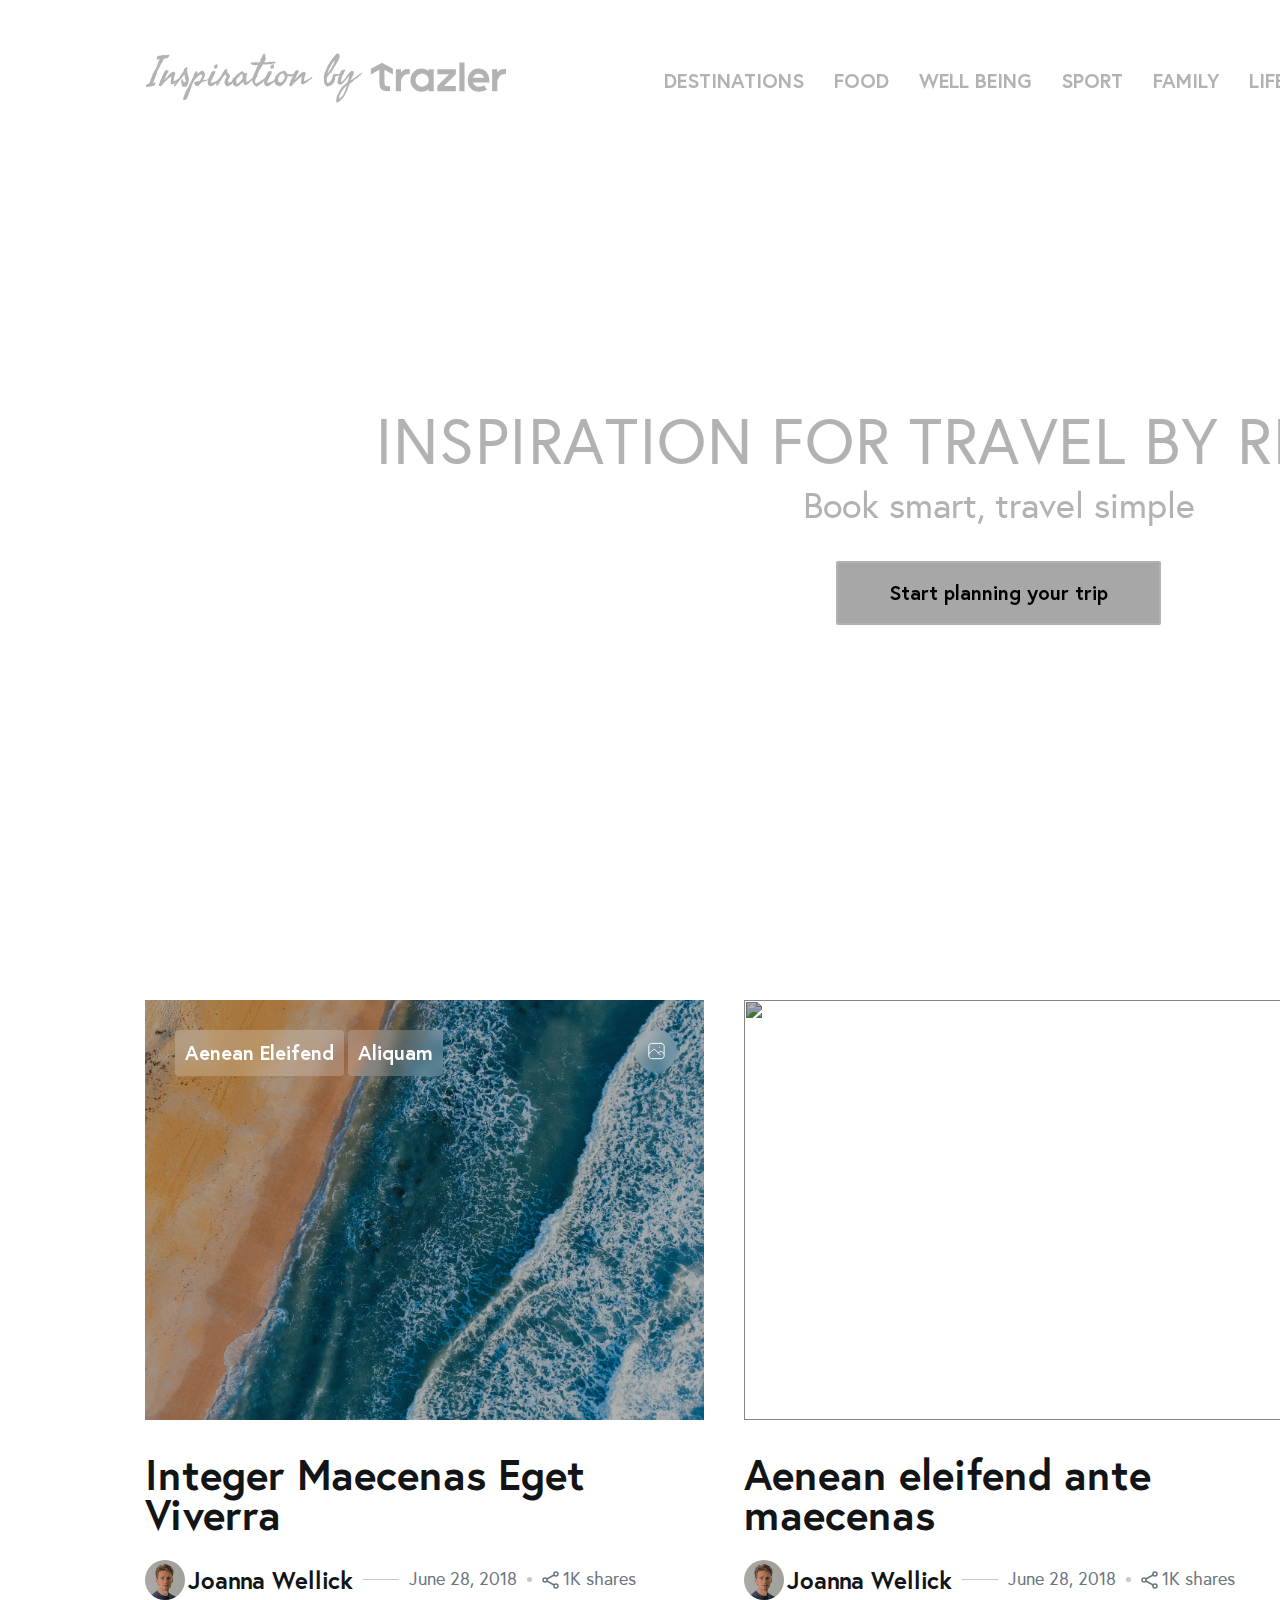
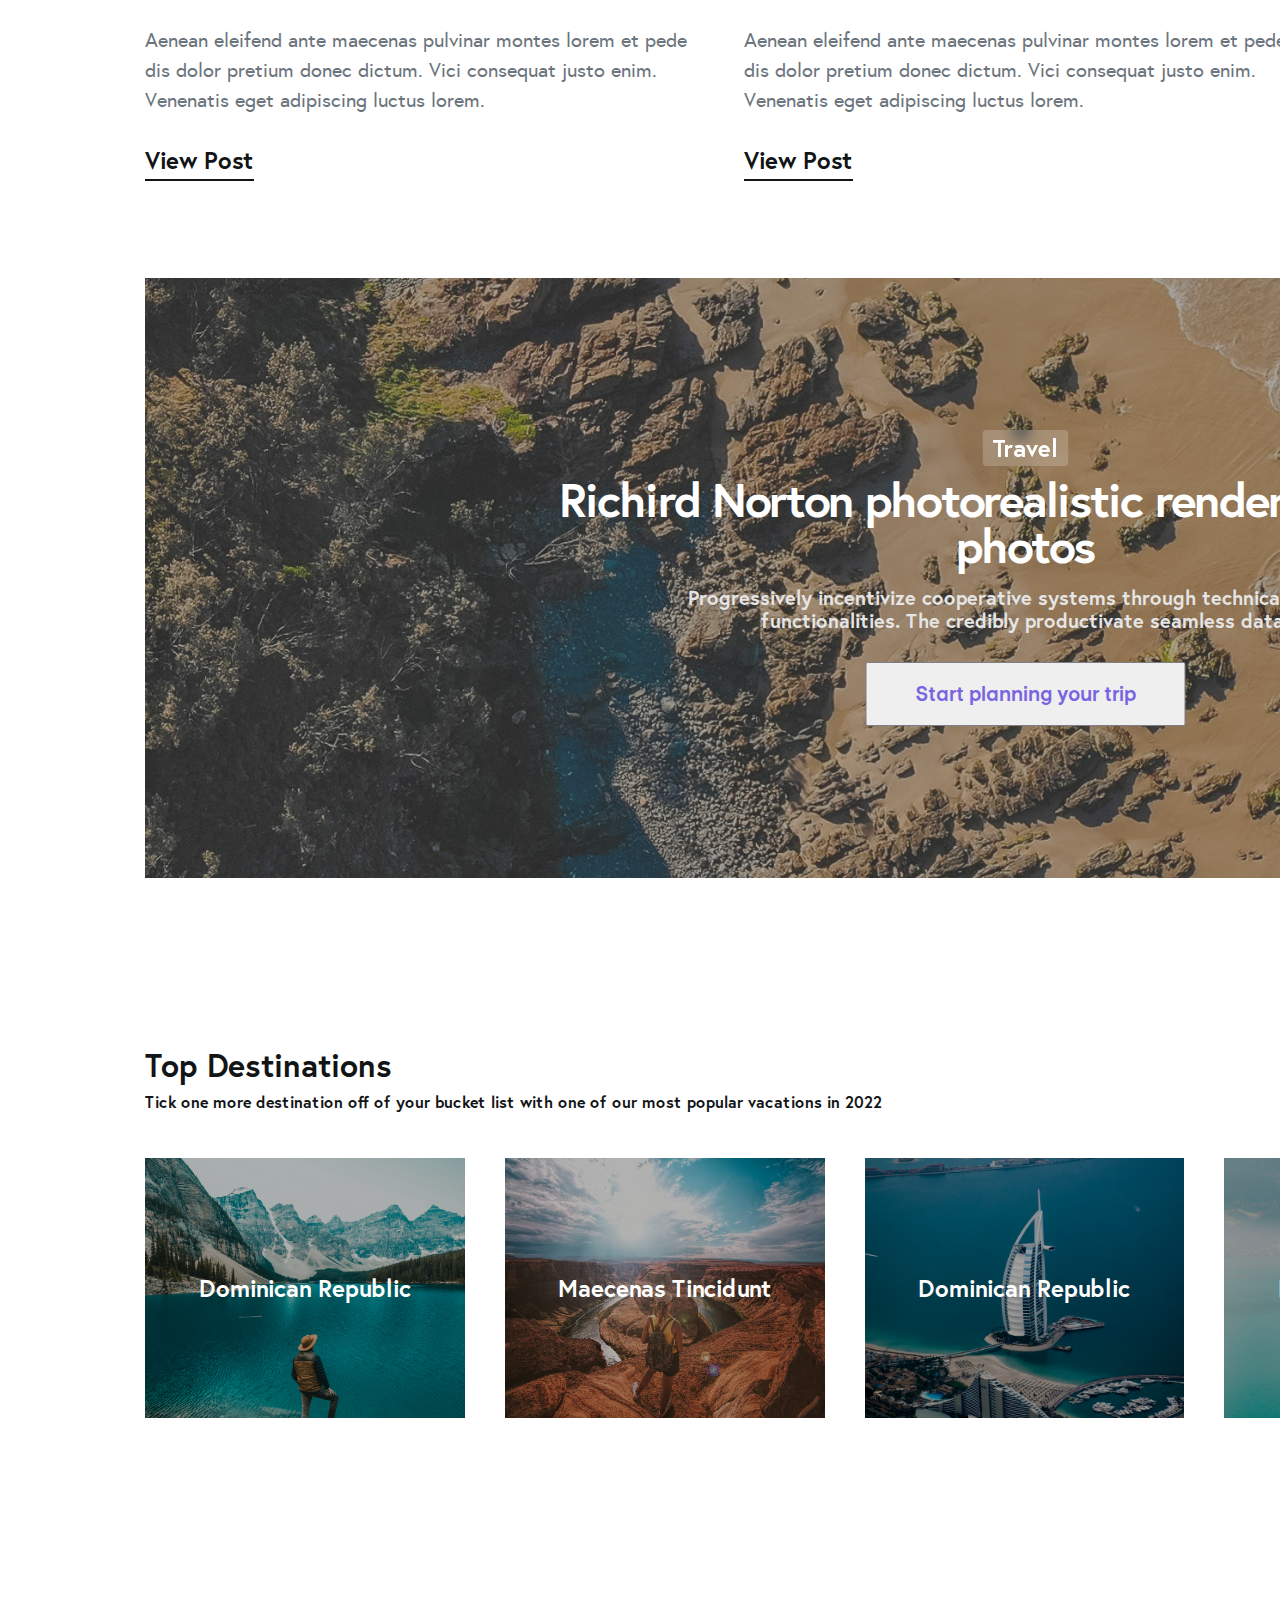
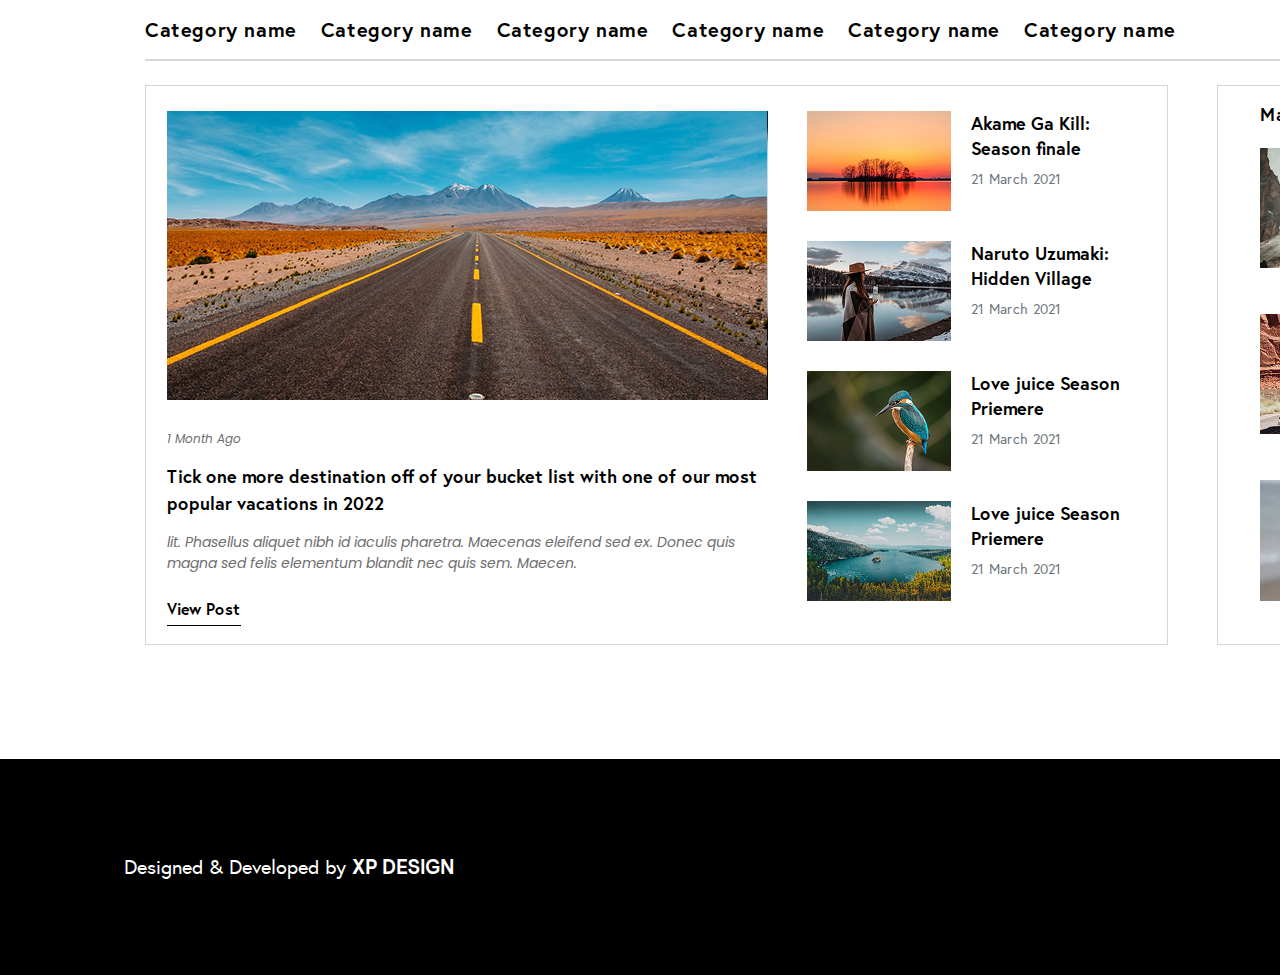
==== index.html @ 2e2fc23c "Page1" ====
<!DOCTYPE html>
<html lang="en">

<head>
    <meta charset="UTF-8">
    <meta name="viewport"
        content="width=device-width, user-scalable=no, initial-scale=1.0, maximum-scale=1.0, minimum-scale=1.0">
    <link rel="stylesheet" href="./styles/styles.css">
    <title>Multilang SoF</title>
</head>

<body>
    <div class="content">
        <header class="header">
            <div class="header__menu">
                <div class="header__menu-logo">
                    <svg width="361" height="52" viewBox="0 0 361 52" fill="none" xmlns="http://www.w3.org/2000/svg">
                        <path fill-rule="evenodd" clip-rule="evenodd"
                            d="M319.526 39.1468H314.385V10.5H319.526V39.1468ZM225.953 16.7703L225.858 16.8235V22.4011L234.321 17.6955V30.6344C234.321 33.9823 235.479 36.3251 236.472 37.317C237.045 37.8827 237.719 38.3087 238.483 38.5749C239.342 38.901 239.889 39.0608 240.245 39.0807C240.621 39.1074 240.996 39.1273 241.423 39.1273C242.797 39.1273 243.962 39.0807 244.891 38.9742L245.05 38.9543V34.2553L244.859 34.2686C244.293 34.3019 243.675 34.3152 243.014 34.3152C240.621 34.3152 239.456 33.137 239.456 30.7209V17.7021L247.92 22.4078V16.8235L236.898 10.6402L225.953 16.7703ZM283.604 17.1625V19.126C281.714 17.442 279.252 16.5901 276.286 16.5901C273.353 16.5901 270.788 17.7349 268.656 19.9846C268.345 20.3107 268.065 20.6502 267.797 20.9963C266.245 23.033 265.462 25.4291 265.462 28.1313C265.462 30.8469 266.251 33.2431 267.797 35.2731C268.065 35.6259 268.357 35.972 268.676 36.3048C269.796 37.5028 271.043 38.388 272.404 38.9604C273.614 39.4663 274.905 39.7259 276.28 39.7259C277.883 39.7259 279.334 39.4663 280.639 38.9604C281.733 38.5411 282.72 37.9554 283.591 37.19V38.9604V39.1535H288.733V17.1625H284.527H283.604ZM281.72 32.7976C280.461 34.0221 278.889 34.6411 277.056 34.6411C275.243 34.6411 273.703 34.0221 272.487 32.7976C271.246 31.5928 270.616 30.0353 270.616 28.1584C270.616 26.2615 271.227 24.7372 272.487 23.4926C273.709 22.2879 275.243 21.6755 277.05 21.6755C278.876 21.6755 280.441 22.2879 281.714 23.4926C282.987 24.7306 283.61 26.2548 283.61 28.1584C283.61 30.0686 282.993 31.5861 281.72 32.7976ZM255.985 20.2375C257.645 18.0145 259.994 16.8896 262.972 16.8896C263.538 16.8896 264.047 16.903 264.531 16.9296L264.696 16.9429V22.1345L263.328 21.9614C261.037 21.9614 259.217 22.8932 257.951 24.7236C256.627 26.6271 255.985 28.5308 255.985 30.5408V39.1468H250.843V17.1625H255.985V20.2375ZM333.526 16.5901C330.395 16.5901 327.78 17.7149 325.756 19.9313C323.732 22.1477 322.708 24.9166 322.708 28.1513C322.708 31.5592 323.764 34.3679 325.858 36.5044C327.977 38.6676 330.579 39.7192 333.812 39.7192C336.593 39.7192 339.285 39.0603 341.792 37.7557L341.983 37.6559L339.081 33.3629L338.941 33.4295C337.35 34.2348 335.683 34.6342 333.857 34.6342C330.758 34.6342 328.76 33.2363 327.913 30.4808H344.324V28.6039C344.324 24.8633 343.249 21.8948 341.13 19.7783C339.005 17.6617 336.446 16.5901 333.526 16.5901ZM331.506 22.028C329.775 22.6603 328.528 24.0048 327.962 25.8219H339.066C338.646 24.5107 337.933 23.4923 336.947 22.7802C335.426 21.642 333.339 21.3558 331.506 22.028ZM359.276 16.8831C359.842 16.8831 360.351 16.903 360.835 16.9363L361 16.943V22.1345L359.632 21.9615C357.341 21.9615 355.521 22.8933 354.255 24.7237C352.931 26.6272 352.289 28.5308 352.289 30.5408V39.1402H347.141V17.1559H352.289V20.231C353.95 18.0079 356.298 16.8831 359.276 16.8831ZM292.381 22.2142H304.172L292.438 33.8686L292.381 33.9219V39.1467H310.847V34.0883H299.005L310.847 22.2542V17.1558H292.381V22.2142Z"
                            fill="white" />
                        <g filter="url(#filter0_d_0_124)">
                            <path
                                d="M24.3627 2.67291L24.5695 2.79822C24.4179 3.13239 24.3283 3.38301 24.3007 3.55009C24.2731 3.71717 24.2387 3.85641 24.1973 3.96779C24.1698 4.03741 24.1491 4.10007 24.1353 4.15576C24.1215 4.19753 24.1077 4.23234 24.0939 4.26019C24.0802 4.28803 24.0664 4.32284 24.0526 4.36461C24.0388 4.40638 24.0181 4.45512 23.9906 4.51081C23.9079 4.65004 23.8252 4.71966 23.7425 4.71966C23.6598 4.71966 23.5495 4.78928 23.4117 4.92851C23.329 5.0399 23.2601 5.12344 23.2049 5.17914L22.9982 5.38799C22.9017 5.55507 22.8466 5.68038 22.8328 5.76392C22.819 5.86138 22.7225 5.94493 22.5433 6.01454C22.4331 6.04239 22.3435 6.04935 22.2745 6.03543C22.1781 6.0215 22.1023 6.04239 22.0471 6.09808C21.7439 6.20947 21.4958 6.27909 21.3028 6.30694C21.1099 6.33478 20.9031 6.36263 20.6826 6.39048C20.3656 6.52971 20.145 6.59933 20.021 6.59933C19.9383 6.59933 19.828 6.61325 19.6902 6.6411C19.5799 6.66895 19.4628 6.70375 19.3387 6.74552C19.2147 6.78729 19.0699 6.83603 18.9045 6.89172C18.7529 7.37904 18.5599 7.78282 18.3256 8.10306C18.0775 8.43722 17.8708 8.84101 17.7054 9.3144C17.2092 10.122 16.775 10.8738 16.4029 11.57C16.0307 12.2662 15.693 12.9345 15.3898 13.575C15.2519 13.7142 15.1348 13.8813 15.0383 14.0762C14.9418 14.2712 14.8384 14.48 14.7282 14.7028C14.5628 15.0091 14.4801 15.1623 14.4801 15.1623C14.4387 15.204 14.4112 15.2458 14.3974 15.2876C14.3422 15.399 14.2871 15.5173 14.232 15.6426C14.1769 15.7679 14.1217 15.9002 14.0666 16.0394C13.9012 16.2622 13.784 16.4502 13.7151 16.6033C13.6462 16.7565 13.5842 16.9027 13.529 17.0419C13.4463 17.1812 13.3636 17.3204 13.2809 17.4596C13.1982 17.5989 13.1155 17.752 13.0328 17.9191C12.895 18.2533 12.7641 18.5665 12.64 18.8589C12.5297 19.1513 12.4195 19.4159 12.3092 19.6526C12.1162 20.0981 11.944 20.6203 11.7923 21.219C11.7372 21.386 11.6752 21.6088 11.6063 21.8873C11.5511 22.1101 11.4753 22.305 11.3788 22.4721C11.117 23.1543 10.8482 23.8435 10.5725 24.5397C10.3106 25.2359 10.0419 25.939 9.76619 26.6491C9.49052 27.3592 9.22175 28.0763 8.95987 28.8003C8.69798 29.5104 8.44299 30.2274 8.19489 30.9515C8.63596 30.9515 8.99432 30.8749 9.26999 30.7217C9.54566 30.5686 9.91781 30.492 10.3864 30.492C10.6897 30.9097 10.7172 31.3274 10.4691 31.7451C10.2486 32.0096 10.1246 32.2185 10.097 32.3717C10.0832 32.5109 10.0419 32.6362 9.97294 32.7476C9.82132 32.9286 9.71795 33.0678 9.66281 33.1653C9.62146 33.2488 9.55944 33.3324 9.47674 33.4159C9.24242 33.6387 8.81514 33.7918 8.19489 33.8754C7.85031 33.945 7.59532 34.0216 7.42992 34.1051C7.33343 34.1608 7.22317 34.2026 7.09912 34.2304C6.98885 34.2722 6.87169 34.307 6.74764 34.3349C6.58224 34.3627 6.43063 34.3906 6.29279 34.4184C6.15496 34.4463 6.03091 34.4741 5.92064 34.5019C5.78281 34.5019 5.67944 34.495 5.61052 34.4811C5.51404 34.4671 5.42444 34.488 5.34174 34.5437C4.87311 34.5437 4.48029 34.5716 4.16327 34.6273C3.84625 34.6829 3.53613 34.7526 3.2329 34.8361C2.97101 34.9057 2.75737 34.9753 2.59197 35.045C2.38522 35.1285 2.1578 35.1703 1.9097 35.1703C1.827 35.1703 1.7443 35.1494 1.6616 35.1076C1.5789 35.0658 1.48242 35.045 1.37215 35.045C1.28945 34.9614 1.20675 34.857 1.12405 34.7317C1.04135 34.6064 1 34.4741 1 34.3349C1 34.1956 1.02067 34.0634 1.06202 33.938C1.10337 33.8267 1.11027 33.6944 1.0827 33.5412C1.0827 33.221 1.19986 32.9634 1.43417 32.7685C1.68227 32.5596 1.86835 32.3577 1.9924 32.1628C2.46103 32.0932 2.82629 31.9957 3.08817 31.8704C3.23979 31.8008 3.41208 31.7451 3.60505 31.7033C3.79801 31.6476 4.00476 31.6059 4.2253 31.578C4.41826 31.0072 4.61812 30.4293 4.82487 29.8445C5.0454 29.2598 5.27283 28.668 5.50714 28.0693C5.98956 26.8719 6.44441 25.7023 6.87169 24.5606C6.96818 24.31 7.05777 24.0942 7.14047 23.9132C7.22317 23.7321 7.31276 23.5163 7.40924 23.2657C7.68491 22.5138 7.97436 21.8037 8.27759 21.1354C8.44299 20.9544 8.56704 20.7177 8.64974 20.4253C8.69109 20.3279 8.72555 20.2095 8.75312 20.0703C8.78068 19.931 8.81514 19.8127 8.85649 19.7152C8.93919 19.5342 9.06324 19.3114 9.22864 19.0469L9.64214 18.3786C9.73862 18.2393 9.83511 18.1071 9.93159 17.9818C10.0419 17.8425 10.1452 17.7033 10.2417 17.5641C10.352 17.4248 10.4554 17.2925 10.5518 17.1672C10.6483 17.028 10.7448 16.8888 10.8413 16.7495C10.9378 16.4711 11.0411 16.1996 11.1514 15.935C11.2617 15.6705 11.3719 15.4059 11.4822 15.1414L12.1645 13.575C12.2196 13.213 12.3368 12.8162 12.516 12.3845C12.6951 11.9529 12.8537 11.5839 12.9915 11.2776C13.0742 11.1245 13.15 10.9713 13.2189 10.8181C13.2878 10.6511 13.3499 10.477 13.405 10.296C13.4601 10.115 13.5221 9.94792 13.5911 9.79476C13.6738 9.62768 13.7634 9.46756 13.8598 9.3144C13.8874 9.21694 13.915 9.12644 13.9425 9.0429C13.9839 8.94543 14.0252 8.86189 14.0666 8.79227C14.1079 8.72266 14.1424 8.64608 14.17 8.56254C14.2113 8.46507 14.2458 8.36761 14.2733 8.27014C14.3974 8.06129 14.487 7.87332 14.5421 7.70624C14.5697 7.59486 14.6041 7.49043 14.6455 7.39297C14.6868 7.28158 14.7282 7.17019 14.7695 7.0588C14.7006 7.10057 14.5972 7.13538 14.4594 7.16323L14.1493 7.22588C14.0528 7.25373 13.9563 7.2955 13.8598 7.35119C13.7634 7.40689 13.6393 7.44866 13.4877 7.47651C13.0466 7.54612 12.6607 7.54612 12.3299 7.47651C11.9577 7.40689 11.7234 7.15627 11.6269 6.72464C11.6132 6.50186 11.6614 6.38351 11.7717 6.36959C11.8819 6.35567 11.9715 6.25124 12.0404 6.05631C12.0129 5.41583 12.0956 4.93547 12.2885 4.61524C12.4815 4.295 12.7296 4.10703 13.0328 4.05134C13.1569 3.99564 13.2809 3.96779 13.405 3.96779C13.5153 3.96779 13.6255 3.9121 13.7358 3.80071C13.9701 3.7311 14.2527 3.68236 14.5835 3.65452C14.7351 3.64059 14.8798 3.62667 15.0176 3.61275C15.1692 3.59882 15.3209 3.57794 15.4725 3.55009C15.7757 3.4944 16.0652 3.44566 16.3408 3.40389C16.6165 3.36212 16.8784 3.34124 17.1265 3.34124L17.9535 3.1115C18.2016 3.04188 18.5048 3.021 18.8632 3.04885C19.0561 3.04885 19.2353 3.06973 19.4007 3.1115C19.5661 3.15327 19.7453 3.17416 19.9383 3.17416C20.0348 3.17416 20.1243 3.18112 20.2071 3.19504C20.3035 3.19504 20.4 3.202 20.4965 3.21593C20.7032 3.24377 20.9031 3.22985 21.0961 3.17416C21.2615 3.16023 21.42 3.10454 21.5716 3.00708C21.7232 2.92353 21.8817 2.90961 22.0471 2.9653C22.3228 2.90961 22.6053 2.85392 22.8948 2.79822C23.1842 2.74253 23.4806 2.71468 23.7838 2.71468C24.0871 2.72861 24.2387 2.72164 24.2387 2.6938C24.2387 2.65203 24.28 2.64507 24.3627 2.67291Z"
                                fill="white" />
                            <path
                                d="M18.9872 28.1111C19.2078 27.9718 19.3869 27.7908 19.5248 27.5681C19.5937 27.4567 19.6695 27.3453 19.7522 27.2339C19.8349 27.1225 19.9245 27.0111 20.021 26.8997C20.3793 26.482 20.7653 26.1339 21.1788 25.8555C21.3717 25.5631 21.6129 25.3473 21.9024 25.208C22.1918 25.0549 22.4193 24.8251 22.5847 24.5188C22.626 24.4631 22.6743 24.3796 22.7294 24.2682C22.7845 24.1568 22.8328 24.0733 22.8741 24.0176C23.3979 23.2796 23.963 22.667 24.5695 22.1797C24.6522 22.1101 24.7349 22.0404 24.8176 21.9708C24.9003 21.9012 24.9761 21.8316 25.045 21.762C25.1553 21.6506 25.3413 21.5114 25.6032 21.3443C25.7273 21.2747 25.8513 21.1981 25.9754 21.1145C26.0994 21.0171 26.2166 20.9126 26.3268 20.8013C26.5474 20.5785 26.8024 20.4114 27.0918 20.3C27.271 20.2165 27.4502 20.1538 27.6294 20.112C27.7121 20.0842 27.7948 20.0633 27.8775 20.0494C27.9739 20.0215 28.0704 19.9937 28.1669 19.9659C28.3599 19.9102 28.5322 19.8614 28.6838 19.8197C28.8354 19.7779 29.0077 19.7848 29.2007 19.8405C29.6417 20.0215 29.9725 20.3975 30.1931 20.9683C30.2758 21.1772 30.2275 21.6158 30.0483 22.2841C29.8829 22.9524 29.6831 23.6486 29.4488 24.3726C29.2144 25.0827 29.049 25.6327 28.9526 26.0226C28.8974 26.2314 28.8836 26.3498 28.9112 26.3776C28.9388 26.4055 28.9526 26.4403 28.9526 26.482C28.8974 26.6213 28.8561 26.7466 28.8285 26.858C28.8009 26.9694 28.7734 27.0947 28.7458 27.2339C28.6907 27.4567 28.6493 27.756 28.6218 28.132C28.5942 28.5079 28.608 28.8072 28.6631 29.03C28.9388 29.0161 29.0973 28.9883 29.1386 28.9465C29.1662 28.9186 29.2007 28.9047 29.242 28.9047C29.3523 28.8769 29.4419 28.8699 29.5108 28.8838C29.5797 28.8978 29.6693 28.8908 29.7796 28.8629C30.3447 28.7098 30.8547 28.4035 31.3095 27.944C31.5576 27.8326 31.7919 27.7212 32.0125 27.6098C32.2468 27.4984 32.4673 27.3871 32.6741 27.2757C33.06 26.9972 33.3701 26.7953 33.6044 26.67C33.8388 26.5447 34.1902 26.3706 34.6589 26.1479C34.838 25.939 35.0792 25.765 35.3825 25.6257C35.6581 25.5004 35.9269 25.3264 36.1888 25.1036C36.2715 25.0201 36.3404 24.9435 36.3956 24.8739C36.4783 24.7625 36.561 24.7416 36.6437 24.8112C36.7815 24.9504 36.8711 25.0966 36.9124 25.2498C36.9538 25.403 36.9607 25.5074 36.9331 25.5631C36.7264 25.7719 36.6092 25.939 36.5816 26.0643C36.5541 26.1896 36.5196 26.2732 36.4783 26.3149C36.3404 26.4542 36.1337 26.5795 35.858 26.6909C35.6237 26.7883 35.479 26.8788 35.4238 26.9624C35.3687 27.0459 35.3205 27.1086 35.2791 27.1504C35.1964 27.2339 35.1206 27.2966 35.0517 27.3383C34.9828 27.3801 34.907 27.4427 34.8243 27.5263C34.7691 27.6098 34.6933 27.6586 34.5968 27.6725L34.3281 27.7351C34.1627 27.8744 34.0248 27.9997 33.9146 28.1111C33.8043 28.2225 33.6802 28.3478 33.5424 28.487C33.3357 28.6959 33.1978 28.856 33.1289 28.9674C33.0738 29.0648 32.9222 29.1971 32.6741 29.3642L31.8471 29.8654C31.4611 30.0604 31.0752 30.2971 30.6893 30.5755C30.3033 30.854 29.9174 31.1325 29.5315 31.4109C29.2834 31.5641 29.0008 31.7103 28.6838 31.8495C28.3943 31.9748 28.1256 32.121 27.8775 32.2881C27.7534 32.2881 27.6776 32.2812 27.65 32.2672C27.6087 32.2394 27.5329 32.2603 27.4226 32.3299C27.2848 32.2603 27.1469 32.2533 27.0091 32.309C26.8575 32.3786 26.7197 32.3856 26.5956 32.3299C26.4578 32.2185 26.3406 32.128 26.2441 32.0584C26.1614 31.9888 26.0925 31.94 26.0374 31.9122C25.9547 31.8565 25.8789 31.7869 25.81 31.7033C25.7548 31.5641 25.7342 31.4109 25.7479 31.2439C25.7617 31.0768 25.7273 30.9375 25.6446 30.8261C25.6446 30.2135 25.6652 29.6287 25.7066 29.0718C25.7479 28.5149 25.8375 27.9301 25.9754 27.3174C26.0029 27.1225 26.0719 26.7883 26.1821 26.3149C26.2924 25.8276 26.382 25.3612 26.4509 24.9156C26.5198 24.4701 26.4991 24.2125 26.3889 24.1429C26.0856 24.31 25.7755 24.5606 25.4585 24.8948C25.3069 25.0618 25.1553 25.215 25.0036 25.3542C24.852 25.4935 24.7073 25.6188 24.5695 25.7302L23.9285 26.1896C23.8321 26.2593 23.7287 26.3358 23.6184 26.4194C23.5082 26.489 23.3979 26.5656 23.2876 26.6491C23.0947 26.7883 22.9293 26.9276 22.7914 27.0668C22.6536 27.206 22.502 27.3731 22.3366 27.5681C22.2401 27.6655 22.1436 27.763 22.0471 27.8605C21.9644 27.944 21.8817 28.0345 21.799 28.132C21.6336 28.313 21.4407 28.487 21.2201 28.6541C21.0823 28.7933 20.9789 28.8838 20.91 28.9256C20.8411 28.9674 20.7515 29.0439 20.6412 29.1553L20.2484 29.5522C20.1243 29.6775 19.9658 29.7819 19.7729 29.8654C19.3318 30.4641 18.8356 31.042 18.2843 31.5989C17.7467 32.1558 17.3194 32.7197 17.0024 33.2906C16.6716 33.5691 16.3202 33.8127 15.948 34.0216C15.5759 34.2304 15.1279 34.2513 14.6041 34.0842C14.3285 33.9172 14.1493 33.7779 14.0666 33.6665C13.9839 33.5691 13.8874 33.4855 13.7771 33.4159C13.8047 33.1096 13.8323 32.8172 13.8598 32.5387C13.8874 32.2603 13.9701 31.9679 14.1079 31.6616L14.356 31.2439C14.4939 31.0072 14.5835 30.7287 14.6248 30.4084C14.6662 30.0743 14.7557 29.7819 14.8936 29.5313C15.059 29.2528 15.1624 29.0231 15.2037 28.8421C15.2451 28.675 15.3071 28.5149 15.3898 28.3617C15.4587 28.1946 15.5345 28.0623 15.6172 27.9649C15.6999 27.8674 15.7757 27.7351 15.8446 27.5681C15.9135 27.4149 16.01 27.2548 16.1341 27.0877C16.2581 26.9206 16.3546 26.7605 16.4235 26.6073C16.5889 26.0086 16.8095 25.396 17.0851 24.7694C17.1403 24.5745 17.1954 24.3865 17.2505 24.2055C17.3057 24.0245 17.3746 23.8505 17.4573 23.6834C17.5262 23.5303 17.5951 23.3771 17.664 23.2239C17.7329 23.0708 17.8019 22.9246 17.8708 22.7854C17.9397 22.6322 18.0086 22.486 18.0775 22.3468C18.1464 22.1936 18.2154 22.0404 18.2843 21.8873C18.367 21.7202 18.4428 21.574 18.5117 21.4487C18.5806 21.3234 18.6702 21.1911 18.7805 21.0519C18.8218 20.9823 18.8632 20.9126 18.9045 20.843C18.9459 20.7734 18.9803 20.7038 19.0079 20.6342C19.0355 20.5646 19.0699 20.4949 19.1113 20.4253C19.1526 20.3557 19.194 20.2861 19.2353 20.2165C19.2767 20.1469 19.318 20.0772 19.3594 20.0076C19.4007 19.9241 19.4352 19.8336 19.4628 19.7361C19.5179 19.5551 19.6213 19.3811 19.7729 19.214C19.8694 19.1026 19.9521 18.9982 20.021 18.9007C20.1037 18.7893 20.1726 18.6849 20.2277 18.5874C20.3242 18.4064 20.5034 18.2811 20.7653 18.2115C20.9996 18.3229 21.2408 18.2811 21.4889 18.0862C21.7508 17.8773 21.9644 17.8913 22.1298 18.128C22.5158 18.3786 22.7776 18.5735 22.9155 18.7127C23.0809 18.8659 23.1911 19.0191 23.2463 19.1722C23.3841 19.4228 23.3979 19.6804 23.2876 19.945C23.1774 20.2095 22.9844 20.4392 22.7087 20.6342C22.6122 21.0658 22.4193 21.5114 22.1298 21.9708C21.992 22.1797 21.861 22.3885 21.737 22.5974C21.6129 22.7923 21.4958 22.9872 21.3855 23.1822L21.0547 24.0176C20.8893 24.4074 20.717 24.7973 20.5378 25.1871C20.3587 25.577 20.1588 25.9529 19.9383 26.3149C19.7591 26.6909 19.6213 26.9345 19.5248 27.0459C19.4421 27.1573 19.3663 27.2687 19.2974 27.3801C19.2422 27.4776 19.1388 27.7212 18.9872 28.1111Z"
                                fill="white" />
                            <path
                                d="M37.8842 26.8997L38.1323 27.1086C38.2012 27.22 38.1805 27.3731 38.0702 27.5681C38.0151 27.6655 37.9669 27.756 37.9255 27.8396C37.8979 27.9231 37.8704 27.9997 37.8428 28.0693C37.8566 28.125 37.8704 28.1807 37.8842 28.2364C37.8979 28.2782 37.9117 28.313 37.9255 28.3408C37.9531 28.4244 37.9393 28.5149 37.8842 28.6123C38.0771 28.7655 38.2012 28.9256 38.2563 29.0927C38.3252 29.3155 38.4217 29.5034 38.5458 29.6566C38.7112 29.8376 38.8559 29.9768 38.9799 30.0743C39.1315 30.1717 39.2763 30.2971 39.4141 30.4502C39.5657 30.3667 39.676 30.3249 39.7449 30.3249C39.8414 30.3249 39.9516 30.2971 40.0757 30.2414C40.31 29.935 40.503 29.5452 40.6546 29.0718C40.6822 28.9604 40.7097 28.8351 40.7373 28.6959C40.7649 28.5566 40.7786 28.4313 40.7786 28.3199C40.7649 27.9579 40.6546 27.582 40.4478 27.1921C40.2411 26.7883 40.0895 26.4124 39.993 26.0643C39.8827 25.8276 39.8483 25.577 39.8896 25.3125C39.931 25.0201 39.9241 24.7694 39.8689 24.5606C39.8552 24.4214 39.8138 24.31 39.7449 24.2264C39.7173 24.1847 39.6898 24.1429 39.6622 24.1011C39.6346 24.0454 39.6071 23.9897 39.5795 23.934C39.5244 23.6973 39.5037 23.4467 39.5175 23.1822C39.545 22.9037 39.483 22.667 39.3314 22.4721C39.166 22.6392 38.9041 22.9594 38.5458 23.4328C38.1874 23.8923 37.829 24.3517 37.4707 24.8112C37.1261 25.2707 36.878 25.577 36.7264 25.7302C36.6574 25.8276 36.5816 25.9251 36.4989 26.0226C36.43 26.1061 36.3542 26.1827 36.2715 26.2523C36.1888 26.3219 36.1061 26.4055 36.0234 26.5029C35.9545 26.5865 35.8856 26.677 35.8167 26.7744C35.3756 27.3314 35.0448 27.7421 34.8243 28.0066C34.6175 28.2712 34.4108 28.5427 34.204 28.8212C33.9973 29.0996 33.6665 29.5452 33.2116 30.1578C33.06 30.3806 32.805 30.7426 32.4466 31.2439C32.0745 31.7451 31.723 32.2324 31.3922 32.7058C31.0476 33.1653 30.8409 33.4716 30.772 33.6248C30.6066 33.9032 30.3929 34.1469 30.131 34.3557C29.8692 34.5646 29.559 34.669 29.2007 34.669C29.2007 34.6551 29.1731 34.5437 29.118 34.3349C29.0628 34.1399 29.0146 33.9311 28.9732 33.7083C28.9181 33.4995 28.8836 33.3881 28.8699 33.3741C28.9526 33.2071 29.0146 33.04 29.0559 32.8729C29.0973 32.7197 29.2144 32.5666 29.4074 32.4134C29.4625 32.2324 29.6211 31.9331 29.8829 31.5154C30.1448 31.0837 30.4481 30.6243 30.7926 30.1369C31.1372 29.6357 31.4611 29.1762 31.7644 28.7585C32.0538 28.3408 32.2468 28.0554 32.3433 27.9022C32.5224 27.7212 32.7843 27.4079 33.1289 26.9624C33.4597 26.5168 33.7905 26.0713 34.1213 25.6257C34.4659 25.1663 34.714 24.8391 34.8656 24.6441C34.9897 24.2682 35.2446 23.8018 35.6306 23.2448C36.0303 22.674 36.4507 22.0961 36.8918 21.5114C37.3466 20.9126 37.7188 20.3975 38.0082 19.9659C38.146 19.7431 38.2632 19.5481 38.3597 19.3811C38.4562 19.214 38.5595 19.033 38.6698 18.8381C38.7801 18.7267 38.8766 18.6014 38.9593 18.4621C39.0144 18.2533 38.9868 18.0931 38.8766 17.9818C38.7801 17.8704 38.7387 17.7242 38.7525 17.5432C39.0006 17.0698 39.2418 16.7704 39.4761 16.6451C39.7242 16.5059 39.9654 16.2761 40.1997 15.9559C40.3652 15.8445 40.4961 15.761 40.5926 15.7053C40.7304 15.6357 40.8614 15.5382 40.9854 15.4129C41.1784 15.218 41.4609 15.1692 41.8331 15.2667C42.219 15.3502 42.4464 15.4686 42.5153 15.6217C42.5291 15.7053 42.5291 15.8167 42.5153 15.9559C42.5016 16.0255 42.4878 16.0951 42.474 16.1647C42.4602 16.2344 42.4464 16.304 42.4326 16.3736C42.4051 16.4989 42.3775 16.6173 42.3499 16.7286C42.3224 16.84 42.2948 16.9514 42.2672 17.0628C42.2397 17.1603 42.2121 17.2717 42.1845 17.397C42.157 17.5084 42.1294 17.6267 42.1018 17.752C42.0467 18.0583 41.9985 18.3507 41.9571 18.6292C41.9158 18.9077 42.0054 19.1722 42.2259 19.4228C42.1983 19.5621 42.2052 19.7292 42.2466 19.9241C42.2879 20.119 42.3362 20.3 42.3913 20.4671C42.4464 21.3582 42.6049 22.2423 42.8668 23.1195C43.1287 23.9967 43.4113 24.7973 43.7145 25.5213C43.7145 25.6605 43.7352 25.7998 43.7765 25.939C43.8179 26.0782 43.8661 26.2175 43.9212 26.3567C44.0039 27.2478 43.9212 28.132 43.6731 29.0091C43.5491 29.4408 43.425 29.8724 43.301 30.304C43.1907 30.7356 43.0805 31.1603 42.9702 31.578C42.8048 31.8565 42.667 32.1767 42.5567 32.5387C42.4602 32.859 42.3224 33.1235 42.1432 33.3324C42.0054 33.5551 41.8813 33.8058 41.771 34.0842C41.6608 34.3627 41.4402 34.5855 41.1094 34.7526C40.9303 34.8083 40.7442 34.8083 40.5512 34.7526C40.372 34.6969 40.1998 34.6969 40.0344 34.7526C39.9103 34.7665 39.7863 34.8013 39.6622 34.857C39.5657 34.8988 39.4555 34.9196 39.3314 34.9196C38.973 34.9893 38.6767 34.9545 38.4424 34.8152C38.2356 34.7038 37.9531 34.6133 37.5947 34.5437C37.5947 34.4602 37.5534 34.3975 37.4707 34.3557C37.388 34.314 37.319 34.2652 37.2639 34.2095C37.1674 33.7918 37.0572 33.4716 36.9331 33.2488C36.8366 33.0539 36.7539 32.8451 36.685 32.6223C36.6023 32.302 36.561 32.0027 36.561 31.7242C36.561 31.4179 36.492 31.1185 36.3542 30.8261C36.2439 30.5755 36.1957 30.4224 36.2095 30.3667C36.2233 30.311 36.2302 30.2274 36.2302 30.1161C36.2302 29.754 36.2095 29.3572 36.1681 28.9256C36.1268 28.48 36.2991 28.125 36.685 27.8605C36.8366 27.7491 36.94 27.6029 36.9951 27.4219C37.0503 27.2687 37.1674 27.1086 37.3466 26.9415C37.4017 26.8858 37.4913 26.858 37.6154 26.858C37.7119 26.858 37.8015 26.8719 37.8842 26.8997Z"
                                fill="white" />
                            <path
                                d="M57.8562 28.4035C58.3248 28.2642 58.7934 28.1389 59.2621 28.0275C59.7307 27.9161 60.2131 27.8326 60.7093 27.7769C61.1504 27.7491 61.6052 27.6655 62.0739 27.5263L62.6528 27.3383C62.7493 27.3105 62.8389 27.2826 62.9216 27.2548C63.018 27.213 63.1076 27.1782 63.1903 27.1504C63.3833 27.0947 63.5694 27.0459 63.7485 27.0042C63.9277 26.9624 64.0862 26.9276 64.2241 26.8997C64.4446 27.0668 64.548 27.1573 64.5342 27.1712C64.5204 27.1852 64.5411 27.22 64.5962 27.2757L64.2654 27.8605C64.1552 27.944 64.0242 27.9997 63.8726 28.0275C63.7348 28.0415 63.59 28.0832 63.4384 28.1528C63.3006 28.2364 63.2179 28.2921 63.1903 28.3199C63.1214 28.3895 63.0663 28.4313 63.0249 28.4452C62.9009 28.4731 62.8113 28.4661 62.7561 28.4244C62.6734 28.3687 62.6114 28.3339 62.5701 28.3199C61.8947 28.7655 61.1366 29.0718 60.2958 29.2389C59.4137 29.406 58.6005 29.6148 57.8562 29.8654C57.5805 30.0047 57.3048 30.1509 57.0292 30.304C56.7535 30.4572 56.4641 30.6312 56.1608 30.8261C55.9403 31.2717 55.6302 31.7033 55.2305 32.121C54.8307 32.5387 54.4241 32.9007 54.0106 33.2071C53.9004 33.2906 53.8108 33.3533 53.7419 33.395C53.6867 33.4229 53.6385 33.4507 53.5971 33.4786C53.5696 33.5064 53.542 33.5273 53.5144 33.5412C53.418 33.583 53.3146 33.6178 53.2043 33.6456C53.094 33.6874 52.9838 33.7222 52.8735 33.7501C52.7632 33.7779 52.653 33.8058 52.5427 33.8336C52.4324 33.8615 52.3291 33.8893 52.2326 33.9172C52.0672 34.0842 51.9294 34.1678 51.8191 34.1678C51.6399 34.1956 51.4745 34.1678 51.3229 34.0842C51.1437 33.9868 50.9645 33.9311 50.7853 33.9172C50.6475 33.6665 50.5648 33.4925 50.5372 33.395C50.5097 33.3254 50.4545 33.2767 50.3718 33.2488C50.3029 32.9704 50.1444 32.7058 49.8963 32.4552C49.662 32.2185 49.4759 31.9539 49.3381 31.6616C49.283 31.5502 49.2347 31.4318 49.1934 31.3065C49.152 31.1812 49.1313 31.0628 49.1313 30.9515C49.1589 30.6451 49.283 30.3806 49.5035 30.1578C49.724 29.935 49.9446 29.754 50.1651 29.6148C50.3305 29.8654 50.4752 29.9629 50.5993 29.9072C50.7233 29.8515 50.8267 29.7958 50.9094 29.7401C51.0059 29.6983 51.123 29.6635 51.2609 29.6357L51.5296 29.573C51.9431 29.4756 52.3842 29.392 52.8528 29.3224C53.1561 29.2946 53.3904 29.3015 53.5558 29.3433C53.7625 29.3851 53.9831 29.3781 54.2174 29.3224C54.3552 29.0718 54.5275 28.8351 54.7343 28.6123C54.941 28.3895 55.1409 28.1807 55.3338 27.9858C55.4717 27.6516 55.6509 27.2896 55.8714 26.8997C56.0919 26.5099 56.3125 26.1339 56.533 25.7719L56.9051 25.0201C56.9603 24.9644 57.0085 24.9087 57.0499 24.853C57.0912 24.7973 57.1394 24.7138 57.1946 24.6024C57.2497 24.3796 57.2704 24.1638 57.2566 23.9549C57.2428 23.7461 57.2221 23.5163 57.1946 23.2657C56.9327 23.1126 56.6708 22.9037 56.4089 22.6392C56.2435 22.7088 56.085 22.7088 55.9334 22.6392C55.7818 22.5695 55.6233 22.5695 55.4579 22.6392C55.3752 22.6531 55.2925 22.6948 55.2098 22.7645C55.1684 22.7923 55.1202 22.8202 55.0651 22.848C55.0237 22.8759 54.9755 22.9037 54.9203 22.9315C54.6722 23.0708 54.4035 23.1961 54.114 23.3075C53.8246 23.4049 53.5971 23.572 53.4317 23.8087C53.2801 23.9619 53.1423 24.1081 53.0182 24.2473C52.8942 24.3726 52.7839 24.491 52.6874 24.6024C52.591 24.7138 52.4876 24.8321 52.3773 24.9574C52.2808 25.0688 52.1775 25.1871 52.0672 25.3125C51.9294 25.4238 51.8122 25.5213 51.7157 25.6049C51.633 25.6745 51.5779 25.7371 51.5503 25.7928C51.509 25.8624 51.4469 25.939 51.3642 26.0226C51.2815 26.1061 51.1988 26.1896 51.1161 26.2732C51.0334 26.3428 50.9507 26.4124 50.868 26.482C50.7026 26.6213 50.551 26.7744 50.4132 26.9415C50.3305 27.0529 50.2547 27.1295 50.1858 27.1712C50.1168 27.213 50.041 27.2896 49.9583 27.401C49.7929 27.582 49.6482 27.7908 49.5242 28.0275C49.4139 28.2364 49.283 28.4592 49.1313 28.6959L48.3043 30.0325C48.1527 30.4641 47.9873 30.8958 47.8081 31.3274C47.6427 31.7451 47.4636 32.1558 47.2706 32.5596C47.0776 32.9634 46.8916 33.3811 46.7124 33.8127C46.547 34.2444 46.3885 34.6829 46.2368 35.1285C46.1817 35.4209 46.1404 35.581 46.1128 35.6089C46.0852 35.6367 46.0714 35.6715 46.0714 35.7133C46.0439 35.8247 46.0232 35.9291 46.0094 36.0266C45.9819 36.124 45.9543 36.2215 45.9267 36.319C45.8854 36.5 45.8233 36.674 45.7406 36.8411C45.6855 37.0639 45.6028 37.2936 45.4925 37.5303C45.3823 37.767 45.272 37.9967 45.1617 38.2195C44.9826 38.6651 44.8172 39.0897 44.6655 39.4935C44.5001 39.953 44.3347 40.3916 44.1693 40.8093C44.1004 40.9624 44.0384 41.1156 43.9833 41.2687C43.9281 41.4219 43.873 41.5751 43.8179 41.7282L43.5077 42.6472C43.4388 42.8003 43.3906 42.9674 43.363 43.1484C43.3492 43.232 43.3355 43.3155 43.3217 43.399C43.3079 43.4826 43.2872 43.5661 43.2596 43.6497C43.1769 43.9421 43.0736 44.2623 42.9495 44.6104C42.8117 44.9724 42.7359 45.2926 42.7221 45.5711C42.3224 45.961 42.0467 46.2951 41.8951 46.5736C41.5919 46.8799 41.2748 47.1514 40.944 47.3881C40.6133 47.6248 40.2411 47.8267 39.8276 47.9938C39.5657 47.9938 39.228 47.9659 38.8145 47.9102C38.3872 47.8685 38.1736 47.6875 38.1736 47.3672C38.146 47.1166 38.1529 46.7964 38.1943 46.4065C38.2356 46.0166 38.3252 45.6825 38.4631 45.404C38.5733 45.0977 38.6905 44.8053 38.8145 44.5268C38.9386 44.2484 39.0557 44.0117 39.166 43.8167C39.3314 43.0927 39.5382 42.4801 39.7863 41.9788C39.8552 41.8257 39.9241 41.6795 39.993 41.5403C40.0619 41.401 40.1308 41.2618 40.1997 41.1225C40.3514 40.8302 40.4754 40.5447 40.5719 40.2663C40.6408 40.0713 40.6822 39.8625 40.6959 39.6397C40.7097 39.4169 40.7924 39.222 40.944 39.0549C41.137 38.5815 41.3782 38.136 41.6677 37.7183C41.9571 37.3006 42.2535 36.8829 42.5567 36.4652C42.7083 36.2285 42.8324 35.9987 42.9288 35.7759C43.0391 35.5392 43.1632 35.3095 43.301 35.0867C43.5491 34.6551 43.7558 34.2095 43.9212 33.7501C44.0866 33.2767 44.321 32.8451 44.6242 32.4552C44.6931 32.302 44.762 32.1558 44.8309 32.0166C44.8999 31.8774 44.9688 31.7381 45.0377 31.5989L45.4512 30.7844C45.4925 30.6869 45.5408 30.5407 45.5959 30.3458C45.6511 30.1509 45.6993 30.0047 45.7406 29.9072C45.8233 29.7819 45.906 29.6566 45.9887 29.5313C46.0577 29.392 46.1266 29.2528 46.1955 29.1136C46.4436 28.5566 46.6986 28.0066 46.9605 27.4636C47.2223 26.9206 47.5187 26.3846 47.8495 25.8555C47.8633 25.5631 47.9391 25.2846 48.0769 25.0201C48.1458 24.8948 48.2079 24.7625 48.263 24.6232C48.3181 24.484 48.3733 24.3378 48.4284 24.1847C48.5111 23.948 48.5731 23.7113 48.6145 23.4746C48.6696 23.1822 48.7178 22.9455 48.7592 22.7645C48.8419 22.5138 48.9384 22.3189 49.0486 22.1797C49.2003 21.9848 49.3243 21.7759 49.4208 21.5531C49.4484 21.5114 49.4759 21.4696 49.5035 21.4278C49.5311 21.386 49.5586 21.3373 49.5862 21.2816C49.6138 21.2259 49.6413 21.1772 49.6689 21.1354C49.6965 21.0937 49.724 21.0519 49.7516 21.0101C49.8343 20.843 49.8963 20.6968 49.9377 20.5715C49.9652 20.4741 50.041 20.3418 50.1651 20.1747C50.4959 19.7848 50.7095 19.569 50.806 19.5273C50.8749 19.4994 50.9438 19.4646 51.0128 19.4228C51.0817 19.3671 51.1575 19.3114 51.2402 19.2558C51.7915 19.2279 52.1361 19.3602 52.2739 19.6526C52.4118 19.945 52.5358 20.2443 52.6461 20.5506C52.591 20.7734 52.5358 20.9962 52.4807 21.219C52.4255 21.4417 52.3704 21.7063 52.3153 22.0126C52.4256 21.9151 52.5358 21.8177 52.6461 21.7202C52.7701 21.6088 52.9011 21.4974 53.0389 21.386C53.3146 21.1493 53.5558 20.9266 53.7625 20.7177C53.9969 20.5785 54.2243 20.4323 54.4448 20.2791C54.6791 20.126 54.9066 19.9728 55.1271 19.8197C55.5681 19.4994 56.0643 19.2279 56.6157 19.0051C56.7535 18.9494 56.8982 18.8937 57.0499 18.8381C57.2015 18.7824 57.3462 18.7545 57.484 18.7545C57.6081 18.7545 57.7252 18.7893 57.8355 18.8589C57.9733 18.9425 58.1043 18.9912 58.2283 19.0051C58.3799 19.1583 58.5385 19.2906 58.7039 19.402C58.8555 19.4994 59.014 19.6456 59.1794 19.8405C59.2896 19.9798 59.3723 20.1469 59.4275 20.3418C59.455 20.4392 59.4826 20.5367 59.5102 20.6342C59.5377 20.7316 59.5653 20.8291 59.5929 20.9266C59.6204 21.024 59.648 21.1215 59.6756 21.219C59.7169 21.3164 59.7652 21.4139 59.8203 21.5114C59.9168 21.6924 59.9788 21.8734 60.0064 22.0544C60.0064 22.1379 59.9926 22.2771 59.965 22.4721C59.9375 22.667 59.9237 22.8062 59.9237 22.8898C59.9237 23.0012 59.9306 23.0847 59.9444 23.1404C59.9581 23.1961 59.965 23.3075 59.965 23.4746C59.9512 23.7391 59.841 24.0872 59.6342 24.5188L59.138 25.5631C59.0829 25.6745 59.0278 25.7859 58.9726 25.8972C58.9313 25.9947 58.8899 26.0922 58.8486 26.1896L58.5591 26.8162C58.4213 27.1225 58.2972 27.401 58.187 27.6516C58.0767 27.9022 57.9664 28.1528 57.8562 28.4035Z"
                                fill="white" />
                            <path
                                d="M72.0392 12.3219L72.4527 12.4472C72.5078 12.5168 72.5354 12.6003 72.5354 12.6978C72.5354 12.7674 72.5768 12.837 72.6595 12.9067C72.6043 13.1573 72.5561 13.4149 72.5147 13.6794C72.4734 13.944 72.4527 14.2015 72.4527 14.4522C72.4527 14.5496 72.4872 14.6471 72.5561 14.7446C72.625 14.842 72.6595 14.9256 72.6595 14.9952C72.5216 15.3154 72.4183 15.5103 72.3493 15.58C72.2804 15.6496 72.246 15.7192 72.246 15.7888C72.1081 15.8445 72.0048 15.928 71.9358 16.0394C71.8669 16.1508 71.7498 16.2065 71.5844 16.2065C71.5292 16.2901 71.4672 16.3527 71.3983 16.3945C71.3156 16.4502 71.2673 16.5268 71.2536 16.6242C70.7987 16.8191 70.3025 16.8052 69.765 16.5824C69.6133 16.3179 69.4204 16.1369 69.1861 16.0394C68.8277 15.5103 68.8139 14.8838 69.1447 14.1598C69.1998 14.0205 69.2619 13.8743 69.3308 13.7212C69.3997 13.568 69.4617 13.4636 69.5169 13.4079C69.8063 13.199 70.0268 13.0598 70.1785 12.9902C70.2336 12.9623 70.2887 12.9345 70.3439 12.9067C70.4128 12.8649 70.4748 12.8231 70.5299 12.7813C70.6264 12.7117 70.7711 12.6421 70.9641 12.5725C71.0468 12.5446 71.1226 12.5307 71.1915 12.5307C71.3018 12.5307 71.4052 12.5029 71.5017 12.4472C71.5568 12.4333 71.605 12.4193 71.6464 12.4054C71.7015 12.3915 71.7498 12.3776 71.7911 12.3636C71.9014 12.3358 71.9841 12.3219 72.0392 12.3219ZM65.8367 30.8261L66.0435 30.9097C66.2916 30.7983 66.5948 30.7565 66.9532 30.7844C67.3253 30.8122 67.6148 30.7565 67.8215 30.6173C67.9594 30.5059 68.0558 30.4224 68.111 30.3667C68.1937 30.2831 68.2901 30.2553 68.4004 30.2831C68.8415 30.1161 69.2136 29.949 69.5169 29.7819C69.8339 29.6148 70.1647 29.4895 70.5093 29.406C70.7298 29.3224 70.9228 29.1971 71.0882 29.03C71.6533 28.849 72.1288 28.5914 72.5147 28.2573C72.9145 27.9231 73.3486 27.5681 73.8173 27.1921C74.2032 26.9694 74.5271 26.7744 74.789 26.6073C75.0509 26.4403 75.3334 26.2314 75.6367 25.9808C75.7056 25.8276 75.7814 25.7232 75.8641 25.6675C75.933 25.6257 76.0088 25.5352 76.0915 25.396C76.5877 25.396 76.8634 25.5909 76.9185 25.9808C76.7807 26.2871 76.5946 26.5377 76.3603 26.7327C76.1122 26.9415 75.8985 27.1643 75.7194 27.401C75.4988 27.5402 75.3196 27.6655 75.1818 27.7769C75.044 27.8883 74.9061 28.0554 74.7683 28.2782C74.7545 28.2782 74.6718 28.3408 74.5202 28.4661C74.3824 28.5914 74.2997 28.6541 74.2721 28.6541C74.0516 28.9186 73.8862 29.0788 73.7759 29.1344C73.6656 29.1901 73.4727 29.3363 73.197 29.573C73.0178 29.8794 72.7697 30.13 72.4527 30.3249C71.86 30.8958 71.2329 31.3761 70.5713 31.766C70.2267 31.9609 69.9028 32.1628 69.5996 32.3717C69.2963 32.5666 69.0069 32.7615 68.7312 32.9564C68.5934 33.04 68.4969 33.1166 68.4418 33.1862C68.3866 33.2558 68.2902 33.3463 68.1523 33.4577C68.0145 33.5691 67.8008 33.6805 67.5114 33.7918C67.2219 33.9032 66.9669 34.0007 66.7464 34.0842C66.5672 34.1956 66.4156 34.2792 66.2916 34.3349C65.6713 34.3627 65.2027 34.2652 64.8857 34.0425C64.5273 33.8475 64.2516 33.6944 64.0587 33.583C63.8657 33.4716 63.7003 33.2906 63.5625 33.04C63.2455 32.8868 63.0594 32.6292 63.0042 32.2672C62.9767 32.0723 62.9422 31.8843 62.9009 31.7033C62.8595 31.5223 62.8182 31.3413 62.7768 31.1603C62.7493 31.0211 62.7217 30.861 62.6941 30.68C62.6666 30.4989 62.6666 30.311 62.6941 30.1161C62.763 29.7958 62.8044 29.4686 62.8182 29.1344C62.832 28.8281 62.9009 28.5288 63.0249 28.2364C63.149 27.9579 63.2248 27.6516 63.2523 27.3174C63.2799 26.9833 63.3557 26.677 63.4798 26.3985C63.659 26.12 63.7348 25.9669 63.7072 25.939C63.6934 25.9251 63.7003 25.8833 63.7279 25.8137L63.9139 25.5631C63.9553 25.5074 64.0173 25.4099 64.1 25.2707L64.3481 24.6441C64.4722 24.4074 64.5962 24.2125 64.7203 24.0593C64.8443 23.8923 64.9546 23.6556 65.0511 23.3493C65.12 23.1543 65.1958 23.0012 65.2785 22.8898C65.3336 22.8202 65.3819 22.7505 65.4232 22.6809C65.4783 22.5974 65.5335 22.5138 65.5886 22.4303C65.6575 22.2911 65.7264 22.117 65.7954 21.9082C65.8229 21.8107 65.8505 21.7202 65.8781 21.6367C65.9194 21.5392 65.9608 21.4417 66.0021 21.3443C66.0848 21.1215 66.1882 20.8987 66.3122 20.6759C66.4363 20.4532 66.5672 20.2304 66.7051 20.0076C66.8153 19.7848 66.9118 19.6178 66.9945 19.5064C67.0772 19.395 67.2426 19.3254 67.4907 19.2975C67.6148 19.2697 67.7388 19.2766 67.8629 19.3184C68.0145 19.3602 68.1523 19.3532 68.2764 19.2975C68.6347 19.1304 68.8828 19.0469 69.0207 19.0469C69.1585 19.0469 69.255 19.0051 69.3101 18.9216C69.5996 18.9355 69.8201 19.033 69.9717 19.214C70.1233 19.3811 70.2887 19.5481 70.4679 19.7152C70.3025 20.5228 70.1164 21.1424 69.9097 21.574C69.7029 22.0056 69.4755 22.4581 69.2274 22.9315C69.0896 23.1543 68.9518 23.4049 68.8139 23.6834C68.6761 23.9619 68.552 24.2125 68.4418 24.4353C68.3039 24.7416 68.1592 25.0131 68.0076 25.2498C67.8284 25.5283 67.6975 25.7998 67.6148 26.0643L67.4287 26.4611C67.346 26.6282 67.284 26.7605 67.2426 26.858C67.215 26.9554 67.1806 27.0529 67.1392 27.1504C67.1117 27.2339 67.0703 27.3105 67.0152 27.3801C66.9601 27.4497 66.9118 27.5263 66.8705 27.6098C66.8291 27.6794 66.7878 27.7491 66.7464 27.8187C66.6637 27.9858 66.581 28.1528 66.4983 28.3199C66.4156 28.487 66.3467 28.668 66.2916 28.8629C66.1537 29.1693 66.071 29.3711 66.0435 29.4686C66.0297 29.4965 66.0159 29.5313 66.0021 29.573C65.9883 29.6009 65.9746 29.6287 65.9608 29.6566C65.9056 29.9629 65.8229 30.2135 65.7127 30.4084C65.6024 30.6034 65.6438 30.7426 65.8367 30.8261Z"
                                fill="white" />
                            <path
                                d="M85.9741 29.949C86.0844 29.7958 86.1671 29.6914 86.2222 29.6357C86.2912 29.5661 86.3739 29.5034 86.4703 29.4477C86.8149 28.7098 87.2629 28.125 87.8142 27.6934C88.3793 27.2617 88.9789 26.7744 89.6129 26.2314C89.7508 26.2314 89.8679 26.1827 89.9644 26.0852C90.0609 25.9877 90.1781 25.9112 90.3159 25.8555C90.4813 25.7023 90.6398 25.577 90.7914 25.4795C90.9155 25.396 91.0188 25.2846 91.1015 25.1454C91.4185 24.9922 91.7149 24.7834 91.9906 24.5188C92.28 24.2543 92.5626 24.0176 92.8382 23.8087C93.0588 23.753 93.2931 23.7809 93.5412 23.8923C93.6515 24.115 93.6928 24.3517 93.6652 24.6024C93.6377 24.853 93.4998 24.9922 93.2517 25.0201C93.169 25.1036 93.0794 25.1871 92.983 25.2707C92.8865 25.3542 92.7693 25.4099 92.6315 25.4378C92.3558 25.4935 92.1766 25.6049 92.0939 25.7719C92.0801 26.0365 92.0457 26.1966 91.9906 26.2523C91.9354 26.308 91.901 26.3567 91.8872 26.3985C91.584 26.9137 91.2463 27.3592 90.8741 27.7351C90.502 28.0972 90.1505 28.5427 89.8197 29.0718C89.6681 29.1693 89.544 29.3224 89.4475 29.5313C88.9513 29.8097 88.5861 30.0256 88.3518 30.1787C88.1175 30.3319 87.9038 30.5198 87.7108 30.7426C87.5454 30.8401 87.4627 30.9236 87.4627 30.9932C87.4627 31.0489 87.4352 31.1046 87.38 31.1603C87.1044 31.397 86.9459 31.5711 86.9045 31.6824C86.8632 31.7938 86.8011 31.8843 86.7184 31.9539C86.5806 32.0514 86.4566 32.1489 86.3463 32.2463C86.2498 32.3299 86.1671 32.4065 86.0982 32.4761C85.9328 32.6432 85.7536 32.7615 85.5606 32.8311C85.3263 33.0261 84.9817 33.2558 84.5269 33.5203C84.072 33.7988 83.6034 34.0077 83.121 34.1469C82.6386 34.3001 82.2389 34.307 81.9218 34.1678L81.6324 33.938C81.5773 33.8963 81.4808 33.8336 81.3429 33.7501C81.1638 33.5273 80.9639 33.3393 80.7434 33.1862C80.5504 33.0469 80.3643 32.8451 80.1852 32.5805C79.9784 32.2881 79.8475 31.9888 79.7923 31.6824C79.7372 31.3622 79.6338 31.0489 79.4822 30.7426C79.4133 30.0186 79.4684 29.4199 79.6476 28.9465C79.7992 28.4731 79.9646 28.0345 80.1438 27.6307C80.323 27.213 80.5228 26.8301 80.7434 26.482C81.1707 25.8137 81.467 25.0201 81.6324 24.1011C81.3292 23.7948 81.1569 23.5094 81.1155 23.2448C81.1017 23.1056 81.0742 22.9455 81.0328 22.7645C80.9915 22.5835 80.9432 22.3746 80.8881 22.1379C80.1714 22.6113 79.5098 23.21 78.9033 23.934C78.2968 24.6581 77.7593 25.396 77.2906 26.1479L76.7945 27.0668C76.6566 27.3314 76.4912 27.582 76.2983 27.8187C76.1604 27.9579 76.0915 28.0484 76.0915 28.0902C76.0915 28.132 76.0639 28.1807 76.0088 28.2364C75.8985 28.3756 75.8089 28.494 75.74 28.5914C75.6711 28.6889 75.6229 28.7655 75.5953 28.8212C75.5677 28.8769 75.5402 28.9326 75.5126 28.9883C75.485 29.03 75.4575 29.0718 75.4299 29.1136C75.3472 29.225 75.2783 29.3085 75.2232 29.3642C75.168 29.4199 75.0991 29.5034 75.0164 29.6148C74.6305 30.1717 74.279 30.6939 73.962 31.1812L72.9903 32.664C72.8386 32.9007 72.7146 33.1374 72.6181 33.3741C72.5216 33.6248 72.3838 33.8475 72.2046 34.0425C71.9289 34.0703 71.7704 34.0285 71.7291 33.9172C71.6877 33.8058 71.6946 33.7083 71.7498 33.6248C71.419 33.402 71.2329 32.9704 71.1915 32.3299C71.1502 31.6894 71.2122 31.1742 71.3776 30.7844C71.2949 30.5338 71.2673 30.3945 71.2949 30.3667C71.3225 30.3388 71.3363 30.2971 71.3363 30.2414C71.6946 29.7401 72.0599 29.2389 72.432 28.7376C72.8042 28.2364 73.197 27.763 73.6105 27.3174C73.6794 27.22 73.7483 27.1225 73.8173 27.025C73.8862 26.9276 73.9482 26.8301 74.0033 26.7327C74.1412 26.5238 74.2859 26.3428 74.4375 26.1896C74.6718 25.7859 74.9544 25.3682 75.2852 24.9365C75.616 24.5188 75.8848 24.0872 76.0915 23.6416C76.2431 23.4885 76.3465 23.3353 76.4016 23.1822C76.4705 23.0151 76.5877 22.8759 76.7531 22.7645C76.8496 22.5974 76.9323 22.4373 77.0012 22.2841C77.0839 22.117 77.1528 21.9569 77.208 21.8037C77.2907 21.5392 77.4423 21.2747 77.6628 21.0101C77.7179 20.8152 77.7868 20.662 77.8696 20.5506C77.9523 20.4392 78.0625 20.3139 78.2004 20.1747C78.2141 20.0494 78.2899 19.931 78.4278 19.8197C78.5656 19.7083 78.669 19.5899 78.7379 19.4646C78.8068 19.2697 78.8757 19.1444 78.9446 19.0887C79.0274 19.0191 79.0687 18.9216 79.0687 18.7963C79.2065 18.657 79.3444 18.5108 79.4822 18.3577C79.62 18.2045 79.7441 18.0166 79.8544 17.7938C80.2403 17.571 80.5091 17.4596 80.6607 17.4596C80.8123 17.4596 80.9295 17.39 81.0122 17.2508C81.1224 17.2508 81.2396 17.2508 81.3636 17.2508C81.5014 17.2508 81.6462 17.2438 81.7978 17.2299C82.1148 17.202 82.2802 17.3065 82.294 17.5432C82.3078 17.5989 82.3078 17.6685 82.294 17.752C82.2802 17.7938 82.2664 17.8356 82.2526 17.8773C82.2389 17.9191 82.2251 17.9609 82.2113 18.0026C82.2251 18.2533 82.2251 18.3855 82.2113 18.3995C82.1837 18.4273 82.17 18.4482 82.17 18.4621C82.1424 18.5735 82.1355 18.671 82.1493 18.7545C82.1631 18.8241 82.17 18.9494 82.17 19.1304C82.1562 19.2418 82.1424 19.3393 82.1286 19.4228C82.1148 19.5064 82.101 19.583 82.0872 19.6526C82.0597 19.7918 82.1148 19.9519 82.2526 20.1329C82.3216 20.2304 82.4043 20.307 82.5007 20.3627C82.5972 20.4184 82.6937 20.5089 82.7902 20.6342C82.8591 20.7038 82.9074 20.7873 82.9349 20.8848C82.9625 20.9823 83.0107 21.0658 83.0796 21.1354C83.1348 21.205 83.2175 21.2747 83.3277 21.3443C83.438 21.4139 83.5207 21.5114 83.5758 21.6367C83.7275 21.7481 83.7757 21.8177 83.7206 21.8455C83.6792 21.8734 83.7412 21.9291 83.9066 22.0126C84.2237 22.4164 84.458 22.848 84.6096 23.3075C84.7888 23.6556 84.9404 23.934 85.0644 24.1429C85.2023 24.3657 85.2023 24.5884 85.0644 24.8112C84.9817 24.8948 84.8853 25.0618 84.775 25.3125C84.6509 25.4378 84.5407 25.577 84.4442 25.7302C84.3891 25.8276 84.3477 25.9321 84.3201 26.0434C84.3064 26.1409 84.265 26.2314 84.1961 26.3149C83.948 26.7187 83.693 27.0807 83.4311 27.401C83.1692 27.7212 82.9418 28.0693 82.7488 28.4452C82.7626 29.2389 82.9142 29.8237 83.2037 30.1996C83.5345 30.5895 83.7412 30.7844 83.8239 30.7844C84.0031 30.8122 84.1961 30.7565 84.4028 30.6173L84.9404 30.2831C84.9955 30.2553 85.0438 30.2274 85.0851 30.1996C85.1403 30.1717 85.1885 30.1439 85.2298 30.1161C85.3125 30.0604 85.409 30.0186 85.5193 29.9907C85.8087 29.8933 85.9466 29.8585 85.9328 29.8863C85.919 29.9281 85.9328 29.949 85.9741 29.949Z"
                                fill="white" />
                            <path
                                d="M102.225 21.6367L102.183 21.9708C102.211 22.0683 102.183 22.2354 102.101 22.4721C101.963 22.6392 101.88 22.8202 101.853 23.0151C101.797 23.1265 101.749 23.2239 101.708 23.3075C101.666 23.391 101.632 23.5024 101.604 23.6416C101.549 23.8087 101.529 24.0037 101.542 24.2264C101.556 24.3378 101.556 24.4492 101.542 24.5606C101.542 24.6581 101.536 24.7555 101.522 24.853C101.467 25.1593 101.425 25.4587 101.398 25.751C101.37 26.0434 101.343 26.3428 101.315 26.6491C101.315 26.9554 101.287 27.3035 101.232 27.6934C101.177 28.0832 101.122 28.4313 101.067 28.7376C101.191 28.9604 101.26 29.1693 101.274 29.3642C101.287 29.573 101.384 29.754 101.563 29.9072C102.114 29.8237 102.555 29.6914 102.886 29.5104C103.217 29.3294 103.534 29.0718 103.837 28.7376C104.058 28.6402 104.23 28.5427 104.354 28.4452C104.464 28.3478 104.623 28.2364 104.83 28.1111L105.161 27.7769C105.491 27.5959 105.677 27.4845 105.719 27.4427C105.746 27.4149 105.781 27.3871 105.822 27.3592C105.877 27.3314 105.932 27.3035 105.988 27.2757C106.456 26.9694 106.815 26.6491 107.063 26.3149C107.269 26.1479 107.442 25.9738 107.579 25.7928C107.69 25.6397 107.903 25.4935 108.22 25.3542C108.4 25.1315 108.599 24.9435 108.82 24.7903C109.041 24.6372 109.24 24.4492 109.42 24.2264C109.571 24.2264 109.681 24.2543 109.75 24.31C109.792 24.3378 109.833 24.3657 109.874 24.3935C109.93 24.4214 109.985 24.4492 110.04 24.4771C110.123 24.6998 110.136 24.9296 110.081 25.1663C110.026 25.403 109.93 25.6188 109.792 25.8137C109.654 25.9947 109.585 26.1061 109.585 26.1479C109.585 26.1757 109.571 26.2036 109.544 26.2314C109.461 26.3289 109.358 26.4333 109.233 26.5447C109.109 26.6421 109.006 26.7466 108.923 26.858C108.786 27.1086 108.675 27.2339 108.593 27.2339C108.51 27.2339 108.441 27.2617 108.386 27.3174C108.138 27.4706 107.965 27.582 107.869 27.6516C107.759 27.7491 107.6 27.8605 107.393 27.9858C107.104 28.1389 106.925 28.2503 106.856 28.3199C106.787 28.3895 106.732 28.4313 106.69 28.4452C106.36 28.8212 106.036 29.1344 105.719 29.3851C105.429 29.6078 105.119 29.9211 104.788 30.3249C104.678 30.4084 104.568 30.492 104.458 30.5755C104.347 30.6591 104.251 30.7705 104.168 30.9097C103.92 31.0768 103.72 31.2439 103.569 31.4109C103.417 31.578 103.245 31.7729 103.052 31.9957C102.886 32.0793 102.707 32.1976 102.514 32.3508C102.28 32.5318 102.073 32.664 101.894 32.7476C101.825 32.7894 101.708 32.852 101.542 32.9356C101.405 33.0052 101.274 33.04 101.15 33.04C100.833 33.0957 100.529 33.0678 100.24 32.9564C99.978 32.859 99.7161 32.7754 99.4542 32.7058C99.344 32.5387 99.2061 32.3995 99.0407 32.2881C98.7926 31.9818 98.6134 31.6198 98.5032 31.2021C98.3929 30.7844 98.2826 30.3388 98.1724 29.8654C97.9243 30.0325 97.7175 30.2135 97.5521 30.4084C97.3867 30.6173 97.1386 30.7983 96.8078 30.9515C96.5322 31.216 96.2496 31.4806 95.9602 31.7451C95.6707 31.9957 95.3675 32.2394 95.0505 32.4761C94.7472 32.7128 94.4371 32.9634 94.1201 33.2279C93.8031 33.4786 93.4861 33.7362 93.169 34.0007C92.9485 34.2235 92.7969 34.307 92.7142 34.2513C92.4661 34.5576 92.025 34.6551 91.391 34.5437C91.1704 34.4323 90.9223 34.3349 90.6467 34.2513C90.4537 34.1956 90.2332 34.1121 89.9851 34.0007C89.5164 33.9172 89.1236 33.7083 88.8066 33.3741C88.4896 33.04 88.2208 32.6501 88.0003 32.2046C87.9176 31.9679 87.8556 31.759 87.8142 31.578C87.8004 31.4806 87.7798 31.3761 87.7522 31.2647C87.7246 31.1534 87.6971 31.035 87.6695 30.9097C87.6557 30.673 87.6144 30.485 87.5454 30.3458C87.4903 30.1926 87.4903 30.0464 87.5454 29.9072C87.4903 29.8376 87.4765 29.7471 87.5041 29.6357C87.5317 29.4965 87.5454 29.392 87.5454 29.3224C87.5179 28.9326 87.5523 28.5149 87.6488 28.0693C87.7453 27.6238 87.8762 27.22 88.0416 26.858C88.1243 26.7187 88.2346 26.5795 88.3724 26.4403C88.4414 26.3567 88.4827 26.2732 88.4965 26.1896C88.5103 26.12 88.5516 26.0504 88.6205 25.9808C88.6895 25.8972 88.7722 25.8137 88.8686 25.7302C89.0065 25.6188 89.103 25.5352 89.1581 25.4795C89.227 25.3821 89.2959 25.2916 89.3648 25.208C89.4475 25.1106 89.5371 25.027 89.6336 24.9574C89.7301 24.8878 89.8197 24.8112 89.9024 24.7277C89.9851 24.6441 90.0678 24.5606 90.1505 24.4771C90.247 24.3796 90.3228 24.2821 90.3779 24.1847C90.4468 24.0733 90.5502 23.9897 90.688 23.934C90.7983 23.7391 90.9224 23.579 91.0602 23.4537C91.198 23.3284 91.3496 23.1961 91.515 23.0569C91.9837 22.486 92.5626 21.9987 93.2517 21.5949C93.9547 21.1911 94.5749 20.7456 95.1125 20.2582C95.3055 20.1747 95.4708 20.0772 95.6087 19.9659C95.7465 19.8545 95.8843 19.7431 96.0222 19.6317C96.3668 19.3254 96.7389 19.2279 97.1386 19.3393L98.2137 19.6317C98.4894 19.8823 98.7582 20.1329 99.0201 20.3836C99.2819 20.6342 99.5094 20.9126 99.7023 21.219C99.7988 21.205 99.9022 21.1981 100.012 21.1981C100.123 21.1842 100.24 21.1842 100.364 21.1981C100.612 21.2259 100.874 21.205 101.15 21.1354C101.232 21.1354 101.315 21.1145 101.398 21.0728C101.48 21.031 101.549 21.0101 101.604 21.0101C102.018 21.1493 102.225 21.3582 102.225 21.6367ZM96.7665 22.2632C96.0222 22.6252 95.3468 23.0499 94.7403 23.5372C94.1339 24.0245 93.555 24.5467 93.0036 25.1036C92.9347 25.1732 92.8589 25.2428 92.7762 25.3125C92.7073 25.3682 92.6384 25.4308 92.5695 25.5004C92.5005 25.5561 92.4316 25.6188 92.3627 25.6884C92.2938 25.758 92.2318 25.8276 92.1766 25.8972C92.0664 26.0365 91.963 26.2036 91.8665 26.3985C91.77 26.5934 91.6804 26.7744 91.5977 26.9415C91.5702 26.9972 91.5426 27.0529 91.515 27.1086C91.4875 27.1504 91.4599 27.1852 91.4323 27.213C91.4048 27.2409 91.3772 27.2757 91.3496 27.3174C91.3221 27.3592 91.2945 27.401 91.2669 27.4427C91.2118 27.582 91.1911 27.7212 91.2049 27.8605C91.2187 27.9579 91.2256 28.1111 91.2256 28.3199V28.7376C91.2256 28.8212 91.2394 28.9604 91.2669 29.1553C91.3496 29.4617 91.391 29.768 91.391 30.0743C91.391 30.2971 91.4117 30.5686 91.453 30.8888C91.4944 31.209 91.5977 31.4249 91.7631 31.5362C91.9423 31.6476 92.1146 31.6755 92.28 31.6198C92.473 31.5502 92.6315 31.5084 92.7555 31.4945C93.7204 30.7426 94.6301 29.9559 95.4846 29.1344C96.3392 28.313 97.0973 27.3871 97.7589 26.3567C97.7038 25.6745 97.6969 24.9713 97.7382 24.2473C97.7796 23.5651 97.7175 22.9315 97.5521 22.3468C97.4419 22.2771 97.3109 22.2563 97.1593 22.2841C97.049 22.298 96.9181 22.2911 96.7665 22.2632Z"
                                fill="white" />
                            <path
                                d="M119.344 10.1916C119.95 10.289 120.474 10.3517 120.915 10.3795C121.37 10.4074 121.866 10.3726 122.403 10.2751L124.037 10.0454C124.478 9.98969 125.008 9.92704 125.629 9.85742C125.794 9.84349 125.966 9.84349 126.146 9.85742C126.242 9.87134 126.332 9.88526 126.414 9.89919C126.497 9.89919 126.58 9.89919 126.662 9.89919C127.021 9.89919 127.372 9.88527 127.717 9.85742C128.061 9.82957 128.385 9.80172 128.689 9.77388C128.744 9.75995 128.792 9.74603 128.833 9.73211C128.888 9.71818 128.937 9.70426 128.978 9.69034C129.061 9.66249 129.143 9.66249 129.226 9.69034C129.35 9.69034 129.474 9.69034 129.598 9.69034C129.722 9.69034 129.846 9.68337 129.97 9.66945C130.219 9.65553 130.439 9.74603 130.632 9.94096C130.715 10.2194 130.742 10.3726 130.715 10.4004C130.673 10.4422 130.646 10.484 130.632 10.5257C130.605 10.8878 130.556 11.0688 130.487 11.0688C130.418 11.0688 130.384 11.0966 130.384 11.1523C130.163 11.208 129.977 11.2567 129.826 11.2985C129.674 11.3403 129.557 11.4308 129.474 11.57C129.006 11.6675 128.571 11.6884 128.172 11.6327C127.772 11.563 127.365 11.6257 126.952 11.8206C126.745 11.9181 126.545 12.0225 126.352 12.1339C126.159 12.2592 125.904 12.2662 125.587 12.1548C125.312 12.1548 124.995 12.1687 124.636 12.1966C124.278 12.2244 123.933 12.2523 123.603 12.2801C123.134 12.3219 122.603 12.3706 122.011 12.4263C121.432 12.4681 120.984 12.4959 120.667 12.5098C120.364 12.5238 119.929 12.5446 119.364 12.5725C118.799 12.6003 118.296 12.6143 117.855 12.6143C117.634 12.7953 117.49 13.032 117.421 13.3244C117.352 13.6028 117.207 13.8256 116.987 13.9927C116.739 14.5496 116.559 14.9047 116.449 15.0578C116.325 15.2249 116.229 15.4407 116.16 15.7053C115.774 16.2065 115.422 16.7286 115.105 17.2717C114.816 17.7729 114.45 18.2811 114.009 18.7963C113.954 19.1026 113.851 19.3741 113.699 19.6108C113.561 19.8336 113.458 20.1469 113.389 20.5506C113.1 20.9405 112.879 21.4 112.728 21.9291C112.659 22.1797 112.576 22.4373 112.479 22.7018C112.397 22.9664 112.3 23.2379 112.19 23.5163C112.135 23.7391 112.073 23.9549 112.004 24.1638C111.935 24.3726 111.859 24.5884 111.777 24.8112C111.68 25.0618 111.549 25.3194 111.384 25.584C111.315 25.6954 111.239 25.8207 111.156 25.9599C111.087 26.0852 111.018 26.2175 110.95 26.3567C110.894 26.4124 110.867 26.489 110.867 26.5865C110.867 26.6561 110.853 26.7327 110.825 26.8162C110.784 26.9137 110.743 27.0111 110.701 27.1086C110.66 27.1921 110.619 27.2687 110.577 27.3383C110.522 27.4358 110.453 27.582 110.371 27.7769C110.329 27.8744 110.295 28.0206 110.267 28.2155C110.24 28.4104 110.205 28.5566 110.164 28.6541C110.15 28.6959 110.136 28.7376 110.123 28.7794C110.109 28.8212 110.095 28.856 110.081 28.8838C110.067 28.9117 110.054 28.9465 110.04 28.9883C110.026 29.03 110.012 29.0718 109.998 29.1136C109.916 29.5034 109.916 29.768 109.998 29.9072C110.081 30.0464 110.15 30.1857 110.205 30.3249C110.233 30.4084 110.26 30.485 110.288 30.5546C110.315 30.6243 110.343 30.6939 110.371 30.7635C110.44 30.8888 110.481 31.0211 110.495 31.1603C110.564 31.1882 110.632 31.216 110.701 31.2439C110.77 31.2717 110.832 31.2995 110.887 31.3274C110.998 31.3831 111.129 31.4109 111.28 31.4109C111.459 31.4388 111.639 31.3622 111.818 31.1812C112.011 30.9863 112.176 30.8818 112.314 30.8679C112.479 30.8122 112.666 30.7844 112.872 30.7844C113.051 30.7844 113.21 30.7426 113.348 30.6591C113.431 30.5894 113.506 30.5198 113.575 30.4502C113.644 30.3806 113.706 30.311 113.761 30.2414C113.844 30.1161 113.996 30.0186 114.216 29.949C114.657 29.8376 114.892 29.7471 114.919 29.6775C114.933 29.6218 115.029 29.5173 115.209 29.3642C115.305 29.2946 115.395 29.225 115.477 29.1553C115.574 29.0857 115.657 29.0231 115.725 28.9674C115.836 28.8699 116.022 28.7376 116.284 28.5705C116.559 28.4313 116.718 28.3478 116.759 28.3199C116.801 28.2921 116.918 28.1946 117.111 28.0275C117.248 27.9579 117.373 27.8883 117.483 27.8187C117.607 27.7351 117.717 27.6516 117.814 27.5681C117.965 27.4288 118.186 27.2757 118.475 27.1086C118.806 26.9694 118.985 26.8858 119.013 26.858C119.054 26.8162 119.082 26.7675 119.095 26.7118C119.109 26.6561 119.261 26.5377 119.55 26.3567C119.647 26.1479 119.771 25.9669 119.922 25.8137C119.991 25.7441 120.067 25.6675 120.15 25.584C120.233 25.4865 120.322 25.3821 120.419 25.2707C120.598 25.0618 120.77 24.8948 120.936 24.7694C121.128 24.6163 121.287 24.4771 121.411 24.3517C121.466 24.31 121.535 24.2473 121.618 24.1638C121.701 24.0802 121.797 24.0315 121.907 24.0176C121.99 23.948 122.059 23.8853 122.114 23.8296C122.183 23.7739 122.245 23.7182 122.3 23.6625C122.355 23.6068 122.417 23.5442 122.486 23.4746C122.569 23.4049 122.665 23.3214 122.776 23.2239L122.982 23.0151C123.079 22.9176 123.148 22.8619 123.189 22.848C123.313 22.848 123.403 22.8898 123.458 22.9733C123.527 23.0569 123.616 23.0986 123.727 23.0986C123.713 23.2796 123.699 23.4258 123.685 23.5372C123.685 23.6486 123.685 23.7321 123.685 23.7878C123.685 23.8992 123.658 24.0037 123.603 24.1011C123.437 24.3657 123.251 24.5049 123.044 24.5188C122.838 24.5467 122.679 24.6998 122.569 24.9783C122.486 24.9226 122.383 24.9087 122.259 24.9365C122.135 24.9644 122.045 25.0061 121.99 25.0618C122.045 25.1593 122.073 25.2568 122.073 25.3542C122.073 25.4099 122.086 25.5074 122.114 25.6466C121.604 26.1618 121.273 26.5656 121.122 26.858C120.777 27.22 120.598 27.4219 120.584 27.4636L120.543 27.5263L120.212 27.8605C119.826 28.1668 119.537 28.4592 119.344 28.7376C119.164 29.0022 118.875 29.2528 118.475 29.4895C118.172 29.7123 117.965 29.8794 117.855 29.9907C117.8 30.0464 117.731 30.1161 117.648 30.1996C117.566 30.2692 117.469 30.3528 117.359 30.4502C117.29 30.5198 117.186 30.6382 117.049 30.8053C116.911 30.9723 116.794 31.0907 116.697 31.1603C116.518 31.2995 116.332 31.4249 116.139 31.5362C115.987 31.6198 115.829 31.759 115.663 31.9539C115.264 32.135 114.967 32.3577 114.774 32.6223C114.595 32.859 114.326 33.0957 113.968 33.3324C113.72 33.4995 113.382 33.7083 112.955 33.9589C112.528 34.2095 112.162 34.3906 111.859 34.5019C111.818 34.5159 111.777 34.5298 111.735 34.5437C111.694 34.5576 111.659 34.5716 111.632 34.5855C111.604 34.5994 111.57 34.6133 111.528 34.6273C111.487 34.6412 111.446 34.6551 111.404 34.669C111.184 34.5298 110.97 34.3906 110.763 34.2513C110.557 34.1121 110.384 33.9172 110.247 33.6665C109.985 33.4716 109.785 33.3324 109.647 33.2488C109.482 33.1514 109.337 33.04 109.213 32.9147C109.075 32.678 108.93 32.4413 108.779 32.2046C108.627 31.9679 108.462 31.7312 108.282 31.4945C107.924 31.0072 107.655 30.4781 107.476 29.9072C107.435 29.8376 107.4 29.7192 107.373 29.5522L107.311 29.1553C107.283 29.0439 107.256 28.9395 107.228 28.8421C107.2 28.7446 107.173 28.6541 107.145 28.5705C107.09 28.4313 107.076 28.2225 107.104 27.944C107.104 27.7491 107.132 27.5681 107.187 27.401C107.214 27.3035 107.242 27.206 107.269 27.1086C107.297 26.9972 107.325 26.8858 107.352 26.7744C107.407 26.5934 107.469 26.4194 107.538 26.2523C107.607 26.0713 107.676 25.8972 107.745 25.7302C107.91 25.3542 108.027 24.9922 108.096 24.6441C108.262 24.0593 108.441 23.5024 108.634 22.9733C108.675 22.8759 108.71 22.7436 108.737 22.5765C108.751 22.4512 108.827 22.3607 108.965 22.305C109.075 21.7481 109.254 21.212 109.502 20.6968C109.75 20.1817 109.998 19.6874 110.247 19.214C110.398 18.9216 110.543 18.6292 110.681 18.3368C110.819 18.0305 110.956 17.7242 111.094 17.4179C111.232 17.1115 111.37 16.8122 111.508 16.5198C111.646 16.2135 111.79 15.9141 111.942 15.6217C111.956 15.3154 112.066 15.0369 112.273 14.7863C112.286 14.5079 112.397 14.2085 112.604 13.8883C112.81 13.568 112.948 13.2687 113.017 12.9902C112.714 12.9067 112.376 12.8997 112.004 12.9693C111.632 13.0389 111.308 13.1016 111.032 13.1573C110.536 13.1712 110.012 13.1712 109.461 13.1573C109.364 13.1434 109.268 13.1294 109.171 13.1155C109.089 13.0877 108.999 13.0668 108.903 13.0529C108.724 13.0111 108.551 12.9902 108.386 12.9902C108.138 13.0041 107.952 12.9832 107.828 12.9275C107.69 12.8579 107.559 12.851 107.435 12.9067C107.049 12.5725 106.656 12.2801 106.256 12.0295C105.843 11.7789 105.574 11.4586 105.45 11.0688C105.45 10.9852 105.491 10.9156 105.574 10.8599C105.684 10.7764 105.753 10.7207 105.781 10.6928C106.015 10.6232 106.263 10.6023 106.525 10.6302C106.787 10.6441 107.007 10.5954 107.187 10.484C107.586 10.5397 107.993 10.5118 108.406 10.4004C108.779 10.289 109.171 10.2473 109.585 10.2751C109.64 10.2751 109.723 10.289 109.833 10.3169C109.943 10.3447 110.026 10.3587 110.081 10.3587C110.219 10.3726 110.336 10.3726 110.433 10.3587C110.488 10.3447 110.543 10.3308 110.598 10.3169C110.653 10.303 110.715 10.289 110.784 10.2751C110.95 10.2473 111.129 10.2473 111.322 10.2751C111.515 10.303 111.708 10.303 111.901 10.2751C112.3 10.2473 112.734 10.2821 113.203 10.3795C113.713 10.477 114.161 10.4561 114.547 10.3169C114.616 10.122 114.685 9.92704 114.754 9.73211C114.836 9.52326 114.926 9.32136 115.022 9.12644C115.215 8.72266 115.36 8.32584 115.457 7.93598C115.567 7.7689 115.677 7.58093 115.787 7.37208C115.898 7.16323 115.98 6.96134 116.036 6.76641L116.428 6.09808C116.484 6.01454 116.539 5.931 116.594 5.84746C116.649 5.76392 116.711 5.68038 116.78 5.59684C116.973 5.19306 117.118 4.81016 117.214 4.44815C117.269 4.25323 117.324 4.0583 117.379 3.86337C117.448 3.65452 117.524 3.4387 117.607 3.21593C117.786 3.021 117.965 2.80519 118.144 2.56849C118.324 2.33179 118.503 2.0742 118.682 1.79573C118.889 1.82358 119.047 1.76789 119.157 1.62865C119.282 1.48942 119.468 1.50334 119.716 1.67042C119.716 1.75396 119.75 1.83054 119.819 1.90016C119.888 1.96978 119.895 2.0742 119.84 2.21344C120.115 2.49191 120.295 2.74253 120.377 2.9653C120.432 3.18808 120.412 3.44566 120.315 3.73806C120.219 4.03045 120.239 4.30196 120.377 4.55258C120.432 4.67789 120.446 4.81016 120.419 4.9494C120.391 5.10256 120.405 5.22091 120.46 5.30445C120.529 5.4576 120.605 5.59684 120.687 5.72215C120.784 5.86138 120.832 6.04239 120.832 6.26516C120.832 6.34871 120.811 6.45313 120.77 6.57844C120.729 6.70375 120.681 6.83603 120.625 6.97526C120.529 7.39297 120.446 7.68536 120.377 7.85244C120.35 7.93598 120.322 8.02648 120.295 8.12395C120.267 8.20749 120.239 8.29799 120.212 8.39545C120.019 8.63215 119.922 8.77835 119.922 8.83404C119.922 8.87581 119.909 8.93847 119.881 9.02201C119.84 9.10555 119.798 9.20302 119.757 9.3144C119.716 9.41187 119.667 9.51629 119.612 9.62768C119.557 9.73907 119.509 9.84349 119.468 9.94096C119.426 10.0384 119.385 10.122 119.344 10.1916Z"
                                fill="white" />
                            <path
                                d="M128.441 12.3219L128.854 12.4472C128.909 12.5168 128.937 12.6003 128.937 12.6978C128.937 12.7674 128.978 12.837 129.061 12.9067C129.006 13.1573 128.957 13.4149 128.916 13.6794C128.875 13.944 128.854 14.2015 128.854 14.4522C128.854 14.5496 128.888 14.6471 128.957 14.7446C129.026 14.842 129.061 14.9256 129.061 14.9952C128.923 15.3154 128.82 15.5103 128.751 15.58C128.682 15.6496 128.647 15.7192 128.647 15.7888C128.509 15.8445 128.406 15.928 128.337 16.0394C128.268 16.1508 128.151 16.2065 127.986 16.2065C127.931 16.2901 127.869 16.3527 127.8 16.3945C127.717 16.4502 127.669 16.5268 127.655 16.6242C127.2 16.8191 126.704 16.8052 126.166 16.5824C126.015 16.3179 125.822 16.1369 125.587 16.0394C125.229 15.5103 125.215 14.8838 125.546 14.1598C125.601 14.0205 125.663 13.8743 125.732 13.7212C125.801 13.568 125.863 13.4636 125.918 13.4079C126.208 13.199 126.428 13.0598 126.58 12.9902C126.635 12.9623 126.69 12.9345 126.745 12.9067C126.814 12.8649 126.876 12.8231 126.931 12.7813C127.028 12.7117 127.172 12.6421 127.365 12.5725C127.448 12.5446 127.524 12.5307 127.593 12.5307C127.703 12.5307 127.807 12.5029 127.903 12.4472C127.958 12.4333 128.006 12.4193 128.048 12.4054C128.103 12.3915 128.151 12.3776 128.192 12.3636C128.303 12.3358 128.385 12.3219 128.441 12.3219ZM122.238 30.8261L122.445 30.9097C122.693 30.7983 122.996 30.7565 123.354 30.7844C123.727 30.8122 124.016 30.7565 124.223 30.6173C124.361 30.5059 124.457 30.4224 124.512 30.3667C124.595 30.2831 124.691 30.2553 124.802 30.2831C125.243 30.1161 125.615 29.949 125.918 29.7819C126.235 29.6148 126.566 29.4895 126.911 29.406C127.131 29.3224 127.324 29.1971 127.489 29.03C128.055 28.849 128.53 28.5914 128.916 28.2573C129.316 27.9231 129.75 27.5681 130.219 27.1921C130.605 26.9694 130.928 26.7744 131.19 26.6073C131.452 26.4403 131.735 26.2314 132.038 25.9808C132.107 25.8276 132.183 25.7232 132.265 25.6675C132.334 25.6257 132.41 25.5352 132.493 25.396C132.989 25.396 133.265 25.5909 133.32 25.9808C133.182 26.2871 132.996 26.5377 132.762 26.7327C132.514 26.9415 132.3 27.1643 132.121 27.401C131.9 27.5402 131.721 27.6655 131.583 27.7769C131.445 27.8883 131.307 28.0554 131.17 28.2782C131.156 28.2782 131.073 28.3408 130.922 28.4661C130.784 28.5914 130.701 28.6541 130.673 28.6541C130.453 28.9186 130.287 29.0788 130.177 29.1344C130.067 29.1901 129.874 29.3363 129.598 29.573C129.419 29.8794 129.171 30.13 128.854 30.3249C128.261 30.8958 127.634 31.3761 126.973 31.766C126.628 31.9609 126.304 32.1628 126.001 32.3717C125.698 32.5666 125.408 32.7615 125.133 32.9564C124.995 33.04 124.898 33.1166 124.843 33.1862C124.788 33.2558 124.691 33.3463 124.554 33.4577C124.416 33.5691 124.202 33.6805 123.913 33.7918C123.623 33.9032 123.368 34.0007 123.148 34.0842C122.969 34.1956 122.817 34.2792 122.693 34.3349C122.073 34.3627 121.604 34.2652 121.287 34.0425C120.929 33.8475 120.653 33.6944 120.46 33.583C120.267 33.4716 120.102 33.2906 119.964 33.04C119.647 32.8868 119.461 32.6292 119.406 32.2672C119.378 32.0723 119.344 31.8843 119.302 31.7033C119.261 31.5223 119.22 31.3413 119.178 31.1603C119.151 31.0211 119.123 30.861 119.095 30.68C119.068 30.4989 119.068 30.311 119.095 30.1161C119.164 29.7958 119.206 29.4686 119.219 29.1344C119.233 28.8281 119.302 28.5288 119.426 28.2364C119.55 27.9579 119.626 27.6516 119.654 27.3174C119.681 26.9833 119.757 26.677 119.881 26.3985C120.06 26.12 120.136 25.9669 120.109 25.939C120.095 25.9251 120.102 25.8833 120.129 25.8137L120.315 25.5631C120.357 25.5074 120.419 25.4099 120.501 25.2707L120.749 24.6441C120.873 24.4074 120.998 24.2125 121.122 24.0593C121.246 23.8923 121.356 23.6556 121.452 23.3493C121.521 23.1543 121.597 23.0012 121.68 22.8898C121.735 22.8202 121.783 22.7505 121.825 22.6809C121.88 22.5974 121.935 22.5138 121.99 22.4303C122.059 22.2911 122.128 22.117 122.197 21.9082C122.224 21.8107 122.252 21.7202 122.279 21.6367C122.321 21.5392 122.362 21.4417 122.403 21.3443C122.486 21.1215 122.59 20.8987 122.714 20.6759C122.838 20.4532 122.969 20.2304 123.106 20.0076C123.217 19.7848 123.313 19.6178 123.396 19.5064C123.479 19.395 123.644 19.3254 123.892 19.2975C124.016 19.2697 124.14 19.2766 124.264 19.3184C124.416 19.3602 124.554 19.3532 124.678 19.2975C125.036 19.1304 125.284 19.0469 125.422 19.0469C125.56 19.0469 125.656 19.0051 125.711 18.9216C126.001 18.9355 126.221 19.033 126.373 19.214C126.525 19.3811 126.69 19.5481 126.869 19.7152C126.704 20.5228 126.518 21.1424 126.311 21.574C126.104 22.0056 125.877 22.4581 125.629 22.9315C125.491 23.1543 125.353 23.4049 125.215 23.6834C125.077 23.9619 124.953 24.2125 124.843 24.4353C124.705 24.7416 124.561 25.0131 124.409 25.2498C124.23 25.5283 124.099 25.7998 124.016 26.0643L123.83 26.4611C123.747 26.6282 123.685 26.7605 123.644 26.858C123.616 26.9554 123.582 27.0529 123.541 27.1504C123.513 27.2339 123.472 27.3105 123.417 27.3801C123.361 27.4497 123.313 27.5263 123.272 27.6098C123.23 27.6794 123.189 27.7491 123.148 27.8187C123.065 27.9858 122.982 28.1528 122.9 28.3199C122.817 28.487 122.748 28.668 122.693 28.8629C122.555 29.1693 122.472 29.3711 122.445 29.4686C122.431 29.4965 122.417 29.5313 122.403 29.573C122.39 29.6009 122.376 29.6287 122.362 29.6566C122.307 29.9629 122.224 30.2135 122.114 30.4084C122.004 30.6034 122.045 30.7426 122.238 30.8261Z"
                                fill="white" />
                            <path
                                d="M150.894 21.1772C151.031 21.1911 151.121 21.2468 151.162 21.3443C151.204 21.4278 151.279 21.4696 151.39 21.4696C151.445 21.7341 151.39 21.9221 151.224 22.0335C151.059 22.1309 151.004 22.2911 151.059 22.5138C150.811 22.6809 150.508 22.7854 150.149 22.8271C149.777 22.8689 149.501 23.0151 149.322 23.2657C148.84 23.5024 148.337 23.6486 147.813 23.7043C147.551 23.7321 147.275 23.7739 146.986 23.8296C146.71 23.8714 146.428 23.9201 146.138 23.9758C145.835 24.1847 145.649 24.296 145.58 24.31C145.484 24.3239 145.38 24.3657 145.27 24.4353C144.981 24.3239 144.691 24.2682 144.402 24.2682C144.112 24.2682 143.809 24.2264 143.492 24.1429C143.34 24.1986 143.182 24.2264 143.016 24.2264C142.851 24.2264 142.692 24.2543 142.541 24.31C142.431 24.5606 142.375 24.8112 142.375 25.0618C142.375 25.3264 142.334 25.577 142.251 25.8137L142.003 26.3149L141.941 26.7118C141.914 26.8788 141.879 27.0111 141.838 27.1086C141.783 27.1921 141.721 27.2896 141.652 27.401C141.583 27.5124 141.548 27.6377 141.548 27.7769C141.356 28.0275 141.218 28.2851 141.135 28.5497C141.052 28.856 140.901 29.0996 140.68 29.2806C140.597 29.573 140.466 29.7958 140.287 29.949C140.108 30.1161 139.936 30.311 139.77 30.5338C139.467 30.9515 139.198 31.3135 138.964 31.6198C138.73 31.9261 138.42 32.1906 138.034 32.4134C137.896 32.6362 137.73 32.7894 137.538 32.8729C137.4 33.0121 137.289 33.1514 137.207 33.2906L136.38 33.7918C136.049 34.0007 135.732 34.1399 135.429 34.2095C134.96 34.3209 134.505 34.307 134.064 34.1678C133.623 34.0285 133.21 33.8336 132.824 33.583C132.562 33.6108 132.362 33.5621 132.224 33.4368C132.086 33.3254 131.9 33.2349 131.666 33.1653C131.363 32.8868 131.032 32.6362 130.673 32.4134C130.301 32.1767 130.039 31.8704 129.888 31.4945L129.702 30.5755C129.647 30.2971 129.585 30.0186 129.516 29.7401C129.461 29.5034 129.454 29.2389 129.495 28.9465C129.536 28.6959 129.543 28.4174 129.516 28.1111C129.516 27.9579 129.516 27.8187 129.516 27.6934C129.516 27.5541 129.509 27.4358 129.495 27.3383C129.481 27.1295 129.543 26.8719 129.681 26.5656C129.764 26.3846 129.833 26.2175 129.888 26.0643C129.943 25.9112 129.984 25.7789 130.012 25.6675C130.039 25.5561 130.067 25.4517 130.095 25.3542C130.122 25.2428 130.15 25.1454 130.177 25.0618C130.219 24.9922 130.26 24.9226 130.301 24.853C130.343 24.7694 130.384 24.6859 130.425 24.6024C130.467 24.5188 130.508 24.4422 130.549 24.3726C130.605 24.2891 130.66 24.2125 130.715 24.1429C130.88 23.8923 131.073 23.6416 131.294 23.391C131.514 23.1404 131.735 22.9037 131.955 22.6809C132.107 22.4721 132.259 22.2911 132.41 22.1379C132.658 21.8873 132.893 21.6784 133.113 21.5114C133.334 21.3443 133.582 21.1215 133.857 20.843C133.913 20.7595 133.981 20.6899 134.064 20.6342L134.312 20.4671C134.588 20.3 134.843 20.1608 135.077 20.0494C135.312 19.938 135.58 19.8127 135.884 19.6735C136.145 19.5481 136.359 19.4716 136.524 19.4437C136.635 19.4159 136.745 19.395 136.855 19.3811C136.979 19.3532 137.11 19.3254 137.248 19.2975H137.744C137.896 19.2975 138.034 19.2697 138.158 19.214C138.075 18.9912 138.172 18.838 138.447 18.7545C138.723 18.671 138.93 18.6431 139.067 18.671C139.343 18.671 139.564 18.7336 139.729 18.8589C139.894 18.9842 140.046 19.1304 140.184 19.2975C140.46 19.4925 140.763 19.7848 141.094 20.1747C141.163 20.2443 141.231 20.2861 141.3 20.3C141.369 20.3139 141.438 20.3557 141.507 20.4253C141.617 20.5924 141.693 20.7456 141.735 20.8848C141.776 21.0519 141.865 21.205 142.003 21.3443C142.086 21.4 142.169 21.4696 142.251 21.5531C142.334 21.6367 142.389 21.7481 142.417 21.8873C142.706 21.9987 142.968 22.0822 143.202 22.1379C143.327 22.1936 143.471 22.2075 143.637 22.1797C143.788 22.1518 143.961 22.1518 144.154 22.1797C144.278 22.1936 144.402 22.2284 144.526 22.2841C144.636 22.3259 144.76 22.3468 144.898 22.3468C145.105 22.3328 145.332 22.2771 145.58 22.1797C145.814 22.0961 146.083 22.0822 146.386 22.1379C146.8 22.2354 147.234 22.1936 147.689 22.0126C148.144 21.8177 148.606 21.6924 149.074 21.6367C149.212 21.6367 149.308 21.6297 149.364 21.6158C149.419 21.6019 149.515 21.5949 149.653 21.5949C149.791 21.4835 149.97 21.4 150.191 21.3443C150.411 21.2886 150.645 21.2329 150.894 21.1772ZM139.067 22.4303C138.792 22.1797 138.633 22.0196 138.592 21.9499C138.537 21.8664 138.489 21.8177 138.447 21.8037C138.323 21.6784 138.185 21.6088 138.034 21.5949C137.951 21.581 137.868 21.567 137.786 21.5531C137.717 21.5392 137.648 21.5253 137.579 21.5114C137.138 21.4278 136.773 21.4765 136.483 21.6576C136.345 21.755 136.201 21.8455 136.049 21.9291C135.911 22.0126 135.773 22.0961 135.635 22.1797C135.194 22.4581 134.808 22.8062 134.478 23.2239C134.395 23.3632 134.305 23.5163 134.209 23.6834C134.112 23.8505 134.037 24.0315 133.981 24.2264C133.871 24.4492 133.775 24.6511 133.692 24.8321C133.609 25.0131 133.54 25.2289 133.485 25.4795C133.347 25.7441 133.265 25.9738 133.237 26.1688C133.223 26.2662 133.21 26.3567 133.196 26.4403C133.182 26.5099 133.168 26.5795 133.154 26.6491C133.141 26.7883 133.12 26.9345 133.092 27.0877C133.065 27.2269 133.037 27.3731 133.01 27.5263C132.941 27.8744 132.906 28.1389 132.906 28.3199C132.934 28.4035 132.975 28.5149 133.03 28.6541C133.086 28.7933 133.141 28.8908 133.196 28.9465C133.251 29.0857 133.313 29.2389 133.382 29.406C133.451 29.573 133.513 29.6984 133.568 29.7819C133.72 29.9768 133.899 30.1021 134.105 30.1578C134.216 30.1857 134.333 30.2205 134.457 30.2622C134.581 30.2901 134.712 30.3249 134.85 30.3667C135.153 30.5338 135.36 30.6034 135.47 30.5755C135.608 30.5477 135.691 30.5338 135.718 30.5338C136.09 30.4641 136.407 30.311 136.669 30.0743C136.903 29.8515 137.179 29.6566 137.496 29.4895C137.606 29.3224 137.717 29.1484 137.827 28.9674C137.951 28.7864 138.082 28.6054 138.22 28.4244C138.358 28.2294 138.482 28.0415 138.592 27.8605C138.716 27.6655 138.833 27.4706 138.943 27.2757C139.012 27.1921 139.081 27.0668 139.15 26.8997C139.178 26.8301 139.205 26.7675 139.233 26.7118C139.26 26.6421 139.288 26.5795 139.316 26.5238C139.509 26.2871 139.598 26.1618 139.584 26.1479C139.571 26.1339 139.577 26.0922 139.605 26.0226C139.784 25.6049 139.867 25.2846 139.853 25.0618C139.839 24.8391 139.839 24.6163 139.853 24.3935C139.784 24.2404 139.722 24.0802 139.667 23.9132C139.612 23.7461 139.557 23.572 139.502 23.391C139.391 23.0151 139.247 22.6948 139.067 22.4303Z"
                                fill="white" />
                            <path
                                d="M149.405 28.1111C149.626 27.9718 149.805 27.7908 149.943 27.5681C150.011 27.4567 150.087 27.3453 150.17 27.2339C150.253 27.1225 150.342 27.0111 150.439 26.8997C150.797 26.482 151.183 26.1339 151.597 25.8555C151.789 25.5631 152.031 25.3473 152.32 25.208C152.61 25.0549 152.837 24.8251 153.002 24.5188C153.044 24.4631 153.092 24.3796 153.147 24.2682C153.202 24.1568 153.251 24.0733 153.292 24.0176C153.816 23.2796 154.381 22.667 154.987 22.1797C155.07 22.1101 155.153 22.0404 155.235 21.9708C155.318 21.9012 155.394 21.8316 155.463 21.762C155.573 21.6506 155.759 21.5114 156.021 21.3443C156.145 21.2747 156.269 21.1981 156.393 21.1145C156.517 21.0171 156.634 20.9126 156.745 20.8013C156.965 20.5785 157.22 20.4114 157.51 20.3C157.689 20.2165 157.868 20.1538 158.047 20.112C158.13 20.0842 158.213 20.0633 158.295 20.0494C158.392 20.0215 158.488 19.9937 158.585 19.9659C158.778 19.9102 158.95 19.8614 159.102 19.8197C159.253 19.7779 159.425 19.7848 159.618 19.8405C160.059 20.0215 160.39 20.3975 160.611 20.9683C160.694 21.1772 160.645 21.6158 160.466 22.2841C160.301 22.9524 160.101 23.6486 159.867 24.3726C159.632 25.0827 159.467 25.6327 159.37 26.0226C159.315 26.2314 159.301 26.3498 159.329 26.3776C159.357 26.4055 159.37 26.4403 159.37 26.482C159.315 26.6213 159.274 26.7466 159.246 26.858C159.219 26.9694 159.191 27.0947 159.164 27.2339C159.108 27.4567 159.067 27.756 159.04 28.132C159.012 28.5079 159.026 28.8072 159.081 29.03C159.357 29.0161 159.515 28.9883 159.556 28.9465C159.584 28.9186 159.618 28.9047 159.66 28.9047C159.77 28.8769 159.86 28.8699 159.929 28.8838C159.997 28.8978 160.087 28.8908 160.197 28.8629C160.762 28.7098 161.272 28.4035 161.727 27.944C161.975 27.8326 162.21 27.7212 162.43 27.6098C162.665 27.4984 162.885 27.3871 163.092 27.2757C163.478 26.9972 163.788 26.7953 164.022 26.67C164.256 26.5447 164.608 26.3706 165.077 26.1479C165.256 25.939 165.497 25.765 165.8 25.6257C166.076 25.5004 166.345 25.3264 166.607 25.1036C166.689 25.0201 166.758 24.9435 166.813 24.8739C166.896 24.7625 166.979 24.7416 167.061 24.8112C167.199 24.9504 167.289 25.0966 167.33 25.2498C167.372 25.403 167.378 25.5074 167.351 25.5631C167.144 25.7719 167.027 25.939 166.999 26.0643C166.972 26.1896 166.937 26.2732 166.896 26.3149C166.758 26.4542 166.551 26.5795 166.276 26.6909C166.041 26.7883 165.897 26.8788 165.842 26.9624C165.786 27.0459 165.738 27.1086 165.697 27.1504C165.614 27.2339 165.538 27.2966 165.469 27.3383C165.4 27.3801 165.325 27.4427 165.242 27.5263C165.187 27.6098 165.111 27.6586 165.015 27.6725L164.746 27.7351C164.58 27.8744 164.443 27.9997 164.332 28.1111C164.222 28.2225 164.098 28.3478 163.96 28.487C163.753 28.6959 163.616 28.856 163.547 28.9674C163.492 29.0648 163.34 29.1971 163.092 29.3642L162.265 29.8654C161.879 30.0604 161.493 30.2971 161.107 30.5755C160.721 30.854 160.335 31.1325 159.949 31.4109C159.701 31.5641 159.419 31.7103 159.102 31.8495C158.812 31.9748 158.543 32.121 158.295 32.2881C158.171 32.2881 158.095 32.2812 158.068 32.2672C158.026 32.2394 157.951 32.2603 157.84 32.3299C157.703 32.2603 157.565 32.2533 157.427 32.309C157.275 32.3786 157.137 32.3856 157.013 32.3299C156.876 32.2185 156.758 32.128 156.662 32.0584C156.579 31.9888 156.51 31.94 156.455 31.9122C156.372 31.8565 156.297 31.7869 156.228 31.7033C156.173 31.5641 156.152 31.4109 156.166 31.2439C156.179 31.0768 156.145 30.9375 156.062 30.8261C156.062 30.2135 156.083 29.6287 156.124 29.0718C156.166 28.5149 156.255 27.9301 156.393 27.3174C156.421 27.1225 156.49 26.7883 156.6 26.3149C156.71 25.8276 156.8 25.3612 156.869 24.9156C156.938 24.4701 156.917 24.2125 156.807 24.1429C156.503 24.31 156.193 24.5606 155.876 24.8948C155.725 25.0618 155.573 25.215 155.421 25.3542C155.27 25.4935 155.125 25.6188 154.987 25.7302L154.346 26.1896C154.25 26.2593 154.146 26.3358 154.036 26.4194C153.926 26.489 153.816 26.5656 153.705 26.6491C153.512 26.7883 153.347 26.9276 153.209 27.0668C153.071 27.206 152.92 27.3731 152.754 27.5681C152.658 27.6655 152.561 27.763 152.465 27.8605C152.382 27.944 152.299 28.0345 152.217 28.132C152.051 28.313 151.858 28.487 151.638 28.6541C151.5 28.7933 151.397 28.8838 151.328 28.9256C151.259 28.9674 151.169 29.0439 151.059 29.1553L150.666 29.5522C150.542 29.6775 150.384 29.7819 150.191 29.8654C149.75 30.4641 149.253 31.042 148.702 31.5989C148.164 32.1558 147.737 32.7197 147.42 33.2906C147.089 33.5691 146.738 33.8127 146.366 34.0216C145.994 34.2304 145.546 34.2513 145.022 34.0842C144.746 33.9172 144.567 33.7779 144.484 33.6665C144.402 33.5691 144.305 33.4855 144.195 33.4159C144.222 33.1096 144.25 32.8172 144.278 32.5387C144.305 32.2603 144.388 31.9679 144.526 31.6616L144.774 31.2439C144.912 31.0072 145.001 30.7287 145.043 30.4084C145.084 30.0743 145.173 29.7819 145.311 29.5313C145.477 29.2528 145.58 29.0231 145.621 28.8421C145.663 28.675 145.725 28.5149 145.808 28.3617C145.876 28.1946 145.952 28.0623 146.035 27.9649C146.118 27.8674 146.193 27.7351 146.262 27.5681C146.331 27.4149 146.428 27.2548 146.552 27.0877C146.676 26.9206 146.772 26.7605 146.841 26.6073C147.007 26.0086 147.227 25.396 147.503 24.7694C147.558 24.5745 147.613 24.3865 147.668 24.2055C147.723 24.0245 147.792 23.8505 147.875 23.6834C147.944 23.5303 148.013 23.3771 148.082 23.2239C148.151 23.0708 148.22 22.9246 148.289 22.7854C148.357 22.6322 148.426 22.486 148.495 22.3468C148.564 22.1936 148.633 22.0404 148.702 21.8873C148.785 21.7202 148.861 21.574 148.929 21.4487C148.998 21.3234 149.088 21.1911 149.198 21.0519C149.24 20.9823 149.281 20.9126 149.322 20.843C149.364 20.7734 149.398 20.7038 149.426 20.6342C149.453 20.5646 149.488 20.4949 149.529 20.4253C149.57 20.3557 149.612 20.2861 149.653 20.2165C149.694 20.1469 149.736 20.0772 149.777 20.0076C149.818 19.9241 149.853 19.8336 149.88 19.7361C149.936 19.5551 150.039 19.3811 150.191 19.214C150.287 19.1026 150.37 18.9982 150.439 18.9007C150.521 18.7893 150.59 18.6849 150.645 18.5874C150.742 18.4064 150.921 18.2811 151.183 18.2115C151.417 18.3229 151.659 18.2811 151.907 18.0862C152.169 17.8773 152.382 17.8913 152.548 18.128C152.933 18.3786 153.195 18.5735 153.333 18.7127C153.499 18.8659 153.609 19.0191 153.664 19.1722C153.802 19.4228 153.816 19.6804 153.705 19.945C153.595 20.2095 153.402 20.4392 153.126 20.6342C153.03 21.0658 152.837 21.5114 152.548 21.9708C152.41 22.1797 152.279 22.3885 152.155 22.5974C152.031 22.7923 151.914 22.9872 151.803 23.1822L151.472 24.0176C151.307 24.4074 151.135 24.7973 150.956 25.1871C150.776 25.577 150.577 25.9529 150.356 26.3149C150.177 26.6909 150.039 26.9345 149.943 27.0459C149.86 27.1573 149.784 27.2687 149.715 27.3801C149.66 27.4776 149.557 27.7212 149.405 28.1111Z"
                                fill="white" />
                            <path
                                d="M190.052 24.6859C190.162 25.7162 190.162 26.6282 190.052 27.4219C189.942 28.2155 189.721 29.0161 189.39 29.8237C189.004 30.4363 188.55 30.9932 188.026 31.4945C187.943 31.578 187.86 31.6685 187.778 31.766C187.709 31.8495 187.64 31.94 187.571 32.0375C187.433 32.2185 187.268 32.3856 187.075 32.5387C186.937 32.6501 186.73 32.7685 186.455 32.8938C186.248 32.9912 186.069 33.1374 185.917 33.3324C185.807 33.3602 185.703 33.395 185.607 33.4368C185.51 33.4786 185.407 33.5273 185.297 33.583C185.021 33.6526 184.821 33.7153 184.697 33.771L184.304 33.9589C184.18 34.0146 184.056 34.0285 183.932 34.0007C183.836 33.9729 183.712 33.9729 183.56 34.0007C183.436 34.0146 183.319 34.0703 183.209 34.1678C183.112 34.2513 182.995 34.3209 182.857 34.3766C182.581 34.4602 182.333 34.4463 182.113 34.3349C181.892 34.2235 181.699 34.0703 181.534 33.8754C181.01 33.6805 180.659 33.4438 180.479 33.1653C180.3 32.8868 180.114 32.5944 179.921 32.2881C179.646 32.0096 179.473 31.7242 179.404 31.4318C179.335 31.1394 179.273 30.8122 179.218 30.4502C179.149 30.0186 179.087 29.587 179.032 29.1553C178.977 28.7237 178.929 28.2921 178.887 27.8605C178.86 27.6098 178.86 27.3453 178.887 27.0668C178.915 26.7883 178.915 26.5099 178.887 26.2314C178.86 25.8416 178.839 25.4099 178.825 24.9365C178.812 24.4631 178.846 24.0593 178.929 23.7252C178.998 23.4328 179.067 23.1961 179.136 23.0151C179.204 22.8202 179.273 22.5974 179.342 22.3468C179.453 21.9987 179.535 21.7132 179.59 21.4905C179.646 21.2398 179.728 20.9823 179.839 20.7177C179.866 20.6481 179.894 20.5854 179.921 20.5298C179.949 20.4601 179.976 20.3975 180.004 20.3418C180.031 20.2861 180.059 20.2304 180.087 20.1747C180.114 20.119 180.142 20.0633 180.169 20.0076C180.211 19.9102 180.259 19.7779 180.314 19.6108C180.369 19.4437 180.417 19.3114 180.459 19.214C180.514 18.9912 180.604 18.7684 180.728 18.5457C180.838 18.3368 180.927 18.1001 180.996 17.8356C181.051 17.6406 181.1 17.4736 181.141 17.3343C181.182 17.1951 181.286 17.0558 181.451 16.9166L181.761 16.0812C181.816 15.942 181.872 15.8027 181.927 15.6635C181.982 15.5243 182.044 15.385 182.113 15.2458C182.182 15.1066 182.244 14.9673 182.299 14.8281C182.354 14.6889 182.409 14.5496 182.464 14.4104C182.519 14.2712 182.575 14.1319 182.63 13.9927C182.685 13.8535 182.747 13.7142 182.816 13.575C183.064 13.2269 183.209 13.0111 183.25 12.9275L183.395 12.5725C183.477 12.4611 183.546 12.3636 183.601 12.2801C183.657 12.1966 183.698 12.1269 183.725 12.0712L184.718 10.3795C184.883 10.1011 185.056 9.82261 185.235 9.54414C185.414 9.26567 185.6 8.99416 185.793 8.72962C186.041 8.38153 186.289 8.04041 186.537 7.70624C186.785 7.35816 187.027 7.01007 187.261 6.66198C187.702 6.0215 188.26 5.36014 188.936 4.67789C189.032 4.51081 189.17 4.3298 189.349 4.13488C189.514 3.93995 189.68 3.7311 189.845 3.50832C189.942 3.41086 190.031 3.31339 190.114 3.21593C190.21 3.11846 190.3 3.021 190.383 2.92353C190.534 2.75645 190.714 2.58937 190.92 2.42229C191.099 2.26913 191.251 2.13686 191.375 2.02547C191.513 1.91408 191.616 1.82358 191.685 1.75396C191.837 1.60081 192.064 1.51727 192.368 1.50334C192.919 1.47549 193.374 1.62169 193.732 1.94193C194.09 2.26217 194.352 2.65899 194.518 3.13239C194.463 3.61971 194.476 4.09311 194.559 4.55258C194.642 5.01205 194.614 5.44368 194.476 5.84746C194.228 6.32086 193.987 6.80818 193.753 7.30942C193.518 7.81067 193.291 8.31191 193.071 8.81316C192.85 9.32833 192.602 9.80172 192.326 10.2334C192.202 10.4283 192.078 10.6302 191.954 10.839C191.844 11.0479 191.734 11.2637 191.623 11.4865C191.458 11.7928 191.272 12.0852 191.065 12.3636C190.886 12.6003 190.714 12.9206 190.548 13.3244C190.41 13.4636 190.3 13.6237 190.217 13.8047C190.148 13.9579 190.011 14.118 189.804 14.2851C189.542 14.8699 189.17 15.385 188.687 15.8306L187.736 17.7102C187.585 18.0166 187.419 18.3159 187.24 18.6083C187.075 18.9007 186.896 19.1861 186.703 19.4646C186.565 19.4925 186.455 19.5621 186.372 19.6735C186.289 19.7848 186.206 19.9102 186.124 20.0494C185.903 20.3279 185.683 20.5994 185.462 20.8639C185.242 21.1285 184.993 21.386 184.718 21.6367C184.649 21.8594 184.49 22.0822 184.242 22.305C183.98 22.5556 183.808 22.7505 183.725 22.8898C183.684 22.9455 183.636 23.029 183.581 23.1404C183.526 23.2518 183.477 23.3353 183.436 23.391C183.353 23.5303 183.277 23.6277 183.209 23.6834C183.14 23.7391 183.064 23.8226 182.981 23.934C182.898 24.1568 182.829 24.2891 182.774 24.3309C182.733 24.3587 182.678 24.4074 182.609 24.4771C182.444 24.7277 182.347 24.853 182.32 24.853C182.292 24.853 182.264 24.8669 182.237 24.8948C182.071 25.215 181.961 25.3821 181.906 25.396C181.851 25.4099 181.81 25.4517 181.782 25.5213C181.796 25.9112 181.796 26.1757 181.782 26.3149C181.768 26.3846 181.754 26.4542 181.741 26.5238C181.727 26.5934 181.713 26.663 181.699 26.7327C181.768 26.9833 181.789 27.2687 181.761 27.5889C181.748 27.7421 181.741 27.9022 181.741 28.0693C181.754 28.2225 181.768 28.3756 181.782 28.5288C181.81 28.8351 181.844 29.1205 181.885 29.3851C181.927 29.6496 181.989 29.8933 182.071 30.1161C182.154 30.3667 182.306 30.5825 182.526 30.7635C182.747 30.9445 183.009 31.0211 183.312 30.9932C183.422 30.9654 183.574 30.9097 183.767 30.8261C183.96 30.7426 184.111 30.673 184.222 30.6173C184.291 30.5616 184.359 30.4989 184.428 30.4293C184.497 30.3597 184.566 30.2831 184.635 30.1996C184.704 30.1161 184.773 30.0395 184.842 29.9699C184.911 29.8863 184.98 29.8097 185.049 29.7401C185.352 29.3503 185.683 28.8769 186.041 28.3199L186.992 26.8162C187.061 26.5934 187.123 26.4055 187.178 26.2523C187.233 26.0991 187.282 25.9808 187.323 25.8972C187.392 25.758 187.461 25.5631 187.53 25.3125C187.599 24.9922 187.619 24.6998 187.592 24.4353C187.578 24.1847 187.626 23.934 187.736 23.6834C187.791 23.5163 187.922 23.3005 188.129 23.036C188.336 22.7714 188.508 22.5695 188.646 22.4303C188.894 22.2075 189.046 22.1031 189.101 22.117C189.142 22.1309 189.197 22.124 189.266 22.0961C189.721 22.0404 190.024 22.0544 190.176 22.1379C190.328 22.2215 190.548 22.2632 190.838 22.2632C190.92 22.2493 191.003 22.2354 191.086 22.2215C191.168 22.1936 191.258 22.1727 191.354 22.1588C191.52 22.117 191.706 22.1101 191.913 22.1379C192.133 22.1658 192.34 22.1866 192.533 22.2006C192.726 22.2145 192.933 22.1936 193.153 22.1379C193.512 22.0544 193.953 22.0126 194.476 22.0126C194.559 22.0126 194.649 22.0126 194.745 22.0126C194.842 22.0126 194.938 22.0196 195.035 22.0335C195.241 22.0474 195.455 22.0265 195.676 21.9708C195.924 21.943 196.172 21.8803 196.42 21.7829C196.668 21.6854 196.902 21.6645 197.123 21.7202C197.316 21.7481 197.46 21.8594 197.557 22.0544C197.653 22.2493 197.688 22.4582 197.66 22.6809C197.633 22.8202 197.564 22.9942 197.454 23.2031C197.343 23.4119 197.233 23.5303 197.123 23.5581C196.902 23.5024 196.778 23.4885 196.751 23.5163C196.723 23.5442 196.682 23.5581 196.627 23.5581C196.461 23.5442 196.289 23.4954 196.11 23.4119L195.634 23.2239C195.248 23.1682 194.869 23.1822 194.497 23.2657C194.125 23.3493 193.76 23.4467 193.401 23.5581L192.884 23.7461C192.788 23.7739 192.691 23.8087 192.595 23.8505C192.512 23.8783 192.423 23.9062 192.326 23.934C192.216 23.9619 192.126 23.9758 192.057 23.9758C191.947 23.9758 191.858 24.0037 191.789 24.0593C191.609 24.115 191.437 24.1568 191.272 24.1847C191.12 24.2125 190.962 24.2543 190.796 24.31C190.576 24.3657 190.452 24.4283 190.424 24.4979C190.41 24.5536 190.286 24.6163 190.052 24.6859ZM187.86 10.5257C187.226 11.5004 186.613 12.4959 186.02 13.5123C185.428 14.5287 184.842 15.5939 184.263 16.7078C184.18 16.8748 184.104 17.0489 184.036 17.2299C183.967 17.4109 183.891 17.6128 183.808 17.8356C183.67 18.0026 183.553 18.2324 183.457 18.5248C183.36 18.8172 183.271 19.0887 183.188 19.3393C183.119 19.5203 183.05 19.7013 182.981 19.8823C182.912 20.0494 182.843 20.2234 182.774 20.4044C182.637 20.7525 182.595 21.0797 182.65 21.386C182.967 21.1633 183.243 20.85 183.477 20.4462L184.139 19.2558C184.304 19.0887 184.428 18.9286 184.511 18.7754C184.608 18.6083 184.732 18.4343 184.883 18.2533C185.035 18.0862 185.159 17.9191 185.255 17.752C185.352 17.5989 185.476 17.4457 185.628 17.2925C186.013 16.7356 186.351 16.1369 186.641 15.4964C186.792 15.1762 186.944 14.8559 187.095 14.5357C187.261 14.2155 187.433 13.8952 187.612 13.575C187.764 13.2826 187.936 12.9763 188.129 12.656C188.281 12.3915 188.439 12.0852 188.605 11.7371L189.039 10.6928C189.108 10.5257 189.177 10.3587 189.246 10.1916C189.315 10.0106 189.377 9.82957 189.432 9.64857C189.514 9.21694 189.618 8.93151 189.742 8.79227C189.88 8.63911 189.955 8.45115 189.969 8.22837C189.57 8.54861 189.197 8.91758 188.853 9.33529L187.86 10.5257Z"
                                fill="white" />
                            <path
                                d="M196.048 29.949C196.31 30.0047 196.558 29.935 196.792 29.7401C197.04 29.5313 197.274 29.3642 197.495 29.2389C197.605 29.0996 197.736 28.9534 197.888 28.8003C198.039 28.6471 198.198 28.5149 198.363 28.4035C198.556 28.1528 198.756 27.9092 198.963 27.6725C199.183 27.4358 199.411 27.206 199.645 26.9833C199.755 26.844 199.866 26.7118 199.976 26.5865C200.086 26.4472 200.196 26.3149 200.307 26.1896C200.417 26.0643 200.527 25.939 200.638 25.8137C200.748 25.6745 200.858 25.5352 200.968 25.396C201.079 25.2428 201.189 25.0618 201.299 24.853C201.34 24.7694 201.382 24.6859 201.423 24.6024C201.478 24.5188 201.533 24.4353 201.589 24.3517C201.74 24.1011 201.899 23.8783 202.064 23.6834C202.243 23.4606 202.374 23.1961 202.457 22.8898C202.567 22.7088 202.712 22.5695 202.891 22.4721C203.07 22.3746 203.215 22.2354 203.325 22.0544C203.394 21.9708 203.463 21.8455 203.532 21.6784C203.587 21.5392 203.67 21.4278 203.78 21.3443C203.89 21.2607 203.952 21.1911 203.966 21.1354C203.994 21.0658 204.028 21.0101 204.07 20.9683C204.152 20.8152 204.256 20.6899 204.38 20.5924C204.518 20.4671 204.635 20.3418 204.731 20.2165C205.076 19.938 205.324 19.7222 205.475 19.569C205.627 19.4159 205.834 19.2558 206.096 19.0887C206.592 18.9216 207.095 18.8659 207.605 18.9216C208.115 18.9773 208.48 19.1583 208.701 19.4646C208.715 19.6456 208.735 19.8266 208.763 20.0076C208.79 20.1747 208.818 20.3348 208.846 20.488C208.914 20.8221 208.866 21.2329 208.701 21.7202C208.591 21.9987 208.453 22.2771 208.287 22.5556C208.136 22.8062 208.012 23.0847 207.915 23.391L207.75 23.6416C207.667 23.753 207.612 23.8226 207.584 23.8505C207.322 24.6024 207.033 25.3333 206.716 26.0434C206.564 26.3915 206.413 26.7466 206.261 27.1086C206.11 27.4706 205.958 27.8326 205.806 28.1946C206.537 27.8326 207.061 27.5402 207.378 27.3174C207.557 27.1921 207.743 27.0738 207.936 26.9624C208.129 26.8371 208.329 26.7187 208.535 26.6073L209.28 26.1061C209.404 26.0226 209.528 25.939 209.652 25.8555C209.79 25.7719 209.928 25.6884 210.065 25.6049C210.286 25.3264 210.534 25.0966 210.81 24.9156C211.085 24.7346 211.375 24.5467 211.678 24.3517C211.871 24.1568 212.064 23.9967 212.257 23.8714C212.45 23.7461 212.657 23.6138 212.877 23.4746C212.946 23.4189 213.015 23.3632 213.084 23.3075C213.153 23.2518 213.215 23.1961 213.27 23.1404C213.435 23.0012 213.566 22.9037 213.663 22.848L213.973 22.5138C214.111 22.3746 214.228 22.2771 214.324 22.2215C214.572 22.124 214.821 21.9987 215.069 21.8455C215.207 21.762 215.31 21.6924 215.379 21.6367C215.475 21.5531 215.592 21.4835 215.73 21.4278L216.02 21.031C216.13 20.8639 216.282 20.8152 216.475 20.8848C216.544 20.8013 216.647 20.7595 216.785 20.7595C216.95 20.7595 217.067 20.7873 217.136 20.843C217.136 20.9405 217.157 21.024 217.198 21.0937C217.24 21.1633 217.233 21.2607 217.178 21.386C217.04 21.4835 216.916 21.5879 216.805 21.6993C216.723 21.7829 216.585 21.8594 216.392 21.9291C216.047 22.305 215.737 22.5835 215.462 22.7645C215.2 22.9315 214.986 23.1682 214.821 23.4746C214.352 23.948 213.87 24.4214 213.373 24.8948C212.877 25.3682 212.381 25.8276 211.885 26.2732C211.733 26.2732 211.581 26.3289 211.43 26.4403C211.278 26.5516 211.14 26.5795 211.016 26.5238C210.851 26.4542 210.713 26.5656 210.603 26.858C209.886 27.6238 209.087 28.306 208.205 28.9047C207.667 29.4756 207.047 29.9838 206.344 30.4293C205.627 30.8888 205.007 31.3831 204.483 31.9122C204.428 32.4552 204.283 32.9912 204.049 33.5203C203.815 34.0494 203.629 34.5576 203.491 35.045C203.38 35.2817 203.284 35.5044 203.201 35.7133C203.132 35.9221 203.07 36.1171 203.015 36.2981C202.905 36.674 202.76 37.0221 202.581 37.3423C202.498 37.8157 202.36 38.2543 202.167 38.6581C201.975 39.0619 201.768 39.4587 201.547 39.8486C201.478 40.1827 201.34 40.4751 201.134 40.7257C200.941 40.9624 200.762 41.2687 200.596 41.6447C200.527 41.7978 200.458 41.9301 200.389 42.0415C200.321 42.1529 200.252 42.2852 200.183 42.4383C200.1 42.5776 200.031 42.7168 199.976 42.856C199.921 42.9953 199.852 43.1345 199.769 43.2737L199.604 43.4617C199.576 43.4895 199.549 43.5174 199.521 43.5452C199.494 43.587 199.466 43.6218 199.438 43.6497L198.942 44.5268C198.708 45.0281 198.425 45.4249 198.095 45.7173C197.915 45.8704 197.736 46.0375 197.557 46.2185C197.378 46.3995 197.192 46.5875 196.999 46.7824C196.875 46.9077 196.758 47.047 196.647 47.2001C196.551 47.3394 196.434 47.4786 196.296 47.6178C196.117 47.7988 195.979 47.9311 195.882 48.0147C195.813 48.0704 195.744 48.133 195.676 48.2026C195.607 48.2862 195.538 48.3697 195.469 48.4533C195.248 48.5368 195.069 48.6691 194.931 48.8501C194.793 49.0311 194.656 49.219 194.518 49.414C194.38 49.4975 194.29 49.5602 194.249 49.6019C194.208 49.6437 194.118 49.7064 193.98 49.7899C193.787 49.8595 193.649 49.9222 193.567 49.9779C193.47 50.0475 193.415 50.0823 193.401 50.0823C193.222 50.1798 193.015 50.2424 192.781 50.2703C192.547 50.2981 192.354 50.3747 192.202 50.5C191.926 50.5 191.727 50.4443 191.603 50.3329C191.479 50.2215 191.361 50.0962 191.251 49.957C191.058 49.595 190.996 49.219 191.065 48.8292C191.12 48.4393 191.21 48.0286 191.334 47.597C191.458 47.1653 191.499 46.7128 191.458 46.2394C191.609 45.7939 191.692 45.4179 191.706 45.1116C191.72 44.8332 191.775 44.5547 191.871 44.2762C192.078 43.9281 192.188 43.7054 192.202 43.6079C192.216 43.4826 192.299 43.3851 192.45 43.3155C192.478 43.1345 192.519 42.9953 192.574 42.8978C192.643 42.7864 192.685 42.6611 192.698 42.5219C192.781 42.4662 192.85 42.3965 192.905 42.313C192.96 42.2434 193.043 42.1738 193.153 42.1042C193.291 41.8257 193.415 41.5681 193.525 41.3314C193.636 41.0947 193.725 40.8789 193.794 40.684C193.863 40.489 193.939 40.2941 194.022 40.0992C194.118 39.9042 194.215 39.7093 194.311 39.5144C194.352 39.403 194.387 39.2916 194.414 39.1802C194.456 39.0828 194.49 38.9853 194.518 38.8878C194.545 38.7904 194.573 38.6929 194.6 38.5954C194.642 38.5119 194.683 38.4284 194.725 38.3448C194.849 38.0663 195.035 37.76 195.283 37.4259L195.965 36.5069C196.061 36.3816 196.144 36.2702 196.213 36.1728C196.282 36.0892 196.33 36.0196 196.358 35.9639C196.441 35.8247 196.503 35.7272 196.544 35.6715C196.778 35.5044 196.882 35.4 196.854 35.3582C196.84 35.3165 196.847 35.2956 196.875 35.2956C197.247 34.9196 197.605 34.5855 197.95 34.2931C198.115 34.0982 198.281 33.9172 198.446 33.7501C198.611 33.583 198.804 33.4298 199.025 33.2906C199.19 33.0957 199.356 32.9147 199.521 32.7476C199.686 32.5805 199.879 32.4273 200.1 32.2881C200.321 32.135 200.527 31.9748 200.72 31.8078C200.927 31.6267 201.12 31.4457 201.299 31.2647C201.478 31.0698 201.664 30.8888 201.857 30.7217C202.05 30.5546 202.25 30.3945 202.457 30.2414C202.526 29.8237 202.622 29.4756 202.746 29.1971C202.87 28.9326 202.967 28.5984 203.036 28.1946C203.146 27.9997 203.243 27.7769 203.325 27.5263C203.408 27.2757 203.477 27.039 203.532 26.8162C203.615 26.7327 203.677 26.6213 203.718 26.482C203.773 26.2871 203.821 26.1339 203.863 26.0226C204.001 25.758 204.07 25.5213 204.07 25.3125C204.097 25.0897 204.111 24.9435 204.111 24.8739C204.111 24.7346 204.139 24.5884 204.194 24.4353C204.221 24.2404 204.235 24.0454 204.235 23.8505C204.001 24.0593 203.828 24.2543 203.718 24.4353C203.58 24.6581 203.436 24.8669 203.284 25.0618C203.229 25.1175 203.167 25.1802 203.098 25.2498C203.029 25.3194 202.981 25.4238 202.953 25.5631C202.788 25.7441 202.691 25.8416 202.664 25.8555C202.609 25.8694 202.581 25.9112 202.581 25.9808C202.264 26.3428 201.947 26.7118 201.63 27.0877C201.327 27.4497 201.017 27.8256 200.7 28.2155C200.396 28.6054 200.086 28.9883 199.769 29.3642C199.452 29.7262 199.135 30.0882 198.818 30.4502C198.57 30.673 198.308 30.8888 198.033 31.0977C197.757 31.3065 197.467 31.5223 197.164 31.7451C197.054 31.8286 196.93 31.9261 196.792 32.0375C196.668 32.135 196.53 32.2394 196.379 32.3508C196.061 32.5875 195.689 32.6362 195.262 32.497C194.628 32.7476 194.111 32.6989 193.711 32.3508C193.312 32.0027 193.002 31.6198 192.781 31.2021C192.671 31.035 192.581 30.8888 192.512 30.7635C192.443 30.6382 192.423 30.4224 192.45 30.1161C192.478 29.9629 192.512 29.8097 192.554 29.6566C192.581 29.4895 192.616 29.3294 192.657 29.1762C192.698 29.0231 192.74 28.856 192.781 28.675C192.809 28.494 192.836 28.306 192.864 28.1111C192.891 27.9579 192.919 27.8048 192.946 27.6516C192.974 27.4984 192.995 27.3453 193.008 27.1921C193.05 26.8997 193.112 26.5795 193.195 26.2314C193.277 25.8416 193.388 25.4656 193.525 25.1036C193.663 24.7416 193.829 24.4353 194.022 24.1847C194.09 23.9758 194.159 23.7739 194.228 23.579C194.297 23.3701 194.359 23.1752 194.414 22.9942C194.483 22.7993 194.545 22.6113 194.6 22.4303C194.669 22.2354 194.738 22.0404 194.807 21.8455C194.945 21.4 195.11 20.9683 195.303 20.5506C195.496 20.1329 195.703 19.7292 195.924 19.3393C196.061 19.1444 196.192 18.9703 196.316 18.8172C196.441 18.664 196.571 18.5039 196.709 18.3368C196.985 18.309 197.206 18.2602 197.371 18.1906C197.536 18.121 197.702 18.0444 197.867 17.9609C197.964 17.933 198.06 17.9052 198.157 17.8773C198.253 17.8495 198.35 17.8286 198.446 17.8147C198.542 17.7868 198.632 17.7659 198.715 17.752C198.811 17.7242 198.901 17.6963 198.984 17.6685C199.287 17.5292 199.48 17.4666 199.562 17.4805C199.631 17.4944 199.7 17.4596 199.769 17.3761C199.824 17.5153 199.907 17.6058 200.017 17.6476C200.141 17.6894 200.21 17.7799 200.224 17.9191C200.224 18.114 200.148 18.3507 199.997 18.6292C199.859 18.8937 199.755 19.1026 199.687 19.2558C199.631 19.3532 199.576 19.4576 199.521 19.569C199.466 19.6804 199.411 19.7988 199.356 19.9241C199.245 20.1886 199.121 20.4114 198.984 20.5924C198.956 20.7177 198.922 20.843 198.88 20.9683C198.853 21.0937 198.811 21.212 198.756 21.3234C198.701 21.4348 198.653 21.5531 198.611 21.6784C198.57 21.8037 198.529 21.9291 198.487 22.0544C198.212 22.3607 197.97 22.7088 197.764 23.0986C197.557 23.4885 197.343 23.9062 197.123 24.3517C197.068 24.491 197.006 24.6163 196.937 24.7277C196.882 24.8251 196.82 24.9504 196.751 25.1036C196.723 25.2289 196.696 25.3542 196.668 25.4795C196.654 25.6049 196.633 25.7302 196.606 25.8555C196.592 25.9808 196.571 26.1061 196.544 26.2314C196.516 26.3567 196.489 26.482 196.461 26.6073C196.351 26.8997 196.268 27.22 196.213 27.5681C196.158 27.9579 196.117 28.3478 196.089 28.7376C196.061 29.1275 196.048 29.5313 196.048 29.949ZM201.961 33.5412H201.919C201.382 33.8893 200.899 34.2861 200.472 34.7317C200.265 34.9545 200.052 35.1703 199.831 35.3791C199.624 35.6019 199.411 35.8247 199.19 36.0474C199.094 36.1588 198.997 36.2633 198.901 36.3607C198.804 36.4721 198.708 36.5835 198.611 36.6949C198.405 36.9316 198.225 37.1613 198.074 37.3841C197.936 37.6347 197.791 37.8923 197.64 38.1569C197.488 38.4214 197.302 38.6651 197.081 38.8878C196.737 39.2081 196.53 39.4517 196.461 39.6188C196.42 39.7163 196.378 39.7998 196.337 39.8694C196.296 39.953 196.254 40.0296 196.213 40.0992L195.903 40.7466C195.848 40.8441 195.793 40.9415 195.738 41.039C195.682 41.1504 195.62 41.2548 195.551 41.3523C195.427 41.589 195.303 41.8675 195.179 42.1877C195.055 42.5079 194.931 42.7864 194.807 43.0231C194.614 43.5243 194.463 44.0047 194.352 44.4642C194.242 44.9237 194.201 45.3901 194.228 45.8635V46.1768C194.228 46.2603 194.27 46.3369 194.352 46.4065C194.476 46.4065 194.683 46.3508 194.973 46.2394C195.193 46.0445 195.407 45.8496 195.614 45.6546C195.82 45.4597 196.02 45.2509 196.213 45.0281C196.599 44.5825 197.013 44.137 197.454 43.6914C197.84 43.2459 198.184 42.7655 198.487 42.2503C198.791 41.7352 199.052 41.1574 199.273 40.5169C199.356 40.3637 199.432 40.2036 199.5 40.0365C199.569 39.8834 199.631 39.7163 199.687 39.5353C199.783 39.2011 199.921 38.8878 200.1 38.5954C200.252 38.1499 200.403 37.7113 200.555 37.2797C200.72 36.848 200.886 36.4303 201.051 36.0266C201.409 35.1633 201.713 34.3349 201.961 33.5412Z"
                                fill="white" />
                        </g>
                        <defs>
                            <filter id="filter0_d_0_124" x="0" y="0.5" width="218.225" height="51"
                                filterUnits="userSpaceOnUse" color-interpolation-filters="sRGB">
                                <feFlood flood-opacity="0" result="BackgroundImageFix" />
                                <feColorMatrix in="SourceAlpha" type="matrix"
                                    values="0 0 0 0 0 0 0 0 0 0 0 0 0 0 0 0 0 0 127 0" result="hardAlpha" />
                                <feOffset />
                                <feGaussianBlur stdDeviation="0.5" />
                                <feComposite in2="hardAlpha" operator="out" />
                                <feColorMatrix type="matrix" values="0 0 0 0 0 0 0 0 0 0 0 0 0 0 0 0 0 0 0.5 0" />
                                <feBlend mode="normal" in2="BackgroundImageFix" result="effect1_dropShadow_0_124" />
                                <feBlend mode="normal" in="SourceGraphic" in2="effect1_dropShadow_0_124"
                                    result="shape" />
                            </filter>
                        </defs>
                    </svg>
                </div>
                <ul class="header__menu-list">
                    <li class="header__menu-item">
                        <a href="/" class="header__menu-link">DESTINATIONS</a>
                    </li>
                    <li class="header__menu-item">
                        <a href="/" class="header__menu-link">FOOD</a>
                    </li>
                    <li class="header__menu-item">
                        <a href="/" class="header__menu-link">WELL BEING</a>
                    </li>
                    <li class="header__menu-item">
                        <a href="/" class="header__menu-link">SPORT</a>
                    </li>
                    <li class="header__menu-item">
                        <a href="/" class="header__menu-link">FAMILY</a>
                    </li>
                    <li class="header__menu-item">
                        <a href="/" class="header__menu-link">LIFESTYLE</a>
                    </li>
                </ul>
                <div class="header__menu-search">
                    <svg width="36" height="36" viewBox="0 0 36 36" fill="none" xmlns="http://www.w3.org/2000/svg">
                        <path
                            d="M29.4 31.5L19.95 22.05C19.2 22.65 18.3375 23.125 17.3625 23.475C16.3875 23.825 15.35 24 14.25 24C11.525 24 9.219 23.0565 7.332 21.1695C5.444 19.2815 4.5 16.975 4.5 14.25C4.5 11.525 5.444 9.2185 7.332 7.3305C9.219 5.4435 11.525 4.5 14.25 4.5C16.975 4.5 19.2815 5.4435 21.1695 7.3305C23.0565 9.2185 24 11.525 24 14.25C24 15.35 23.825 16.3875 23.475 17.3625C23.125 18.3375 22.65 19.2 22.05 19.95L31.5 29.4L29.4 31.5ZM14.25 21C16.125 21 17.719 20.344 19.032 19.032C20.344 17.719 21 16.125 21 14.25C21 12.375 20.344 10.781 19.032 9.468C17.719 8.156 16.125 7.5 14.25 7.5C12.375 7.5 10.781 8.156 9.468 9.468C8.156 10.781 7.5 12.375 7.5 14.25C7.5 16.125 8.156 17.719 9.468 19.032C10.781 20.344 12.375 21 14.25 21Z"
                            fill="white" />
                    </svg>
                    <button>CALL TO ACTION</button>
                </div>
            </div>

            <div class="header__middle">
                <h1 class="header__middle-title">Inspiration for travel by real people</h1>
                <div class="header__middle-line2">Book smart, travel simple</div>
                <button>Start planning your trip</button>
            </div>
        </header>

        <main>
            <div class="socials">
                <ul class="socials__list">
                    <li class="socials__item">

                    </li>
                    <li class="socials__item">
                        <svg width="10" height="18" viewBox="0 0 10 18" fill="none" xmlns="http://www.w3.org/2000/svg">
                            <path
                                d="M6.065 17.9972V9.80115H8.83L9.241 6.59215H6.065V4.54815C6.065 3.62215 6.323 2.98815 7.652 2.98815H9.336V0.12715C8.517 0.03915 7.693 -0.00285004 6.869 0.000149963C4.425 0.000149963 2.747 1.49215 2.747 4.23115V6.58615H0V9.79515H2.753V17.9972H6.065Z"
                                fill="black" />
                        </svg>
                        <span>3.7M</span>
                    </li>
                    <li class="socials__item">
                        <svg width="19" height="18" viewBox="0 0 19 18" fill="none" xmlns="http://www.w3.org/2000/svg">
                            <path fill-rule="evenodd" clip-rule="evenodd"
                                d="M13.8359 0H4.83594C2.36116 0 0.335938 2.02432 0.335938 4.5V13.5C0.335938 15.9748 2.36116 18 4.83594 18H13.8359C16.3107 18 18.3359 15.9748 18.3359 13.5V4.5C18.3359 2.02432 16.3107 0 13.8359 0ZM9.33594 12.7499C7.26459 12.7499 5.58586 11.0704 5.58586 9C5.58586 6.92865 7.26459 5.24993 9.33594 5.24993C11.4064 5.24993 13.086 6.92865 13.086 9C13.086 11.0704 11.4064 12.7499 9.33594 12.7499ZM13.086 4.12492C13.086 4.74615 13.5891 5.24992 14.211 5.24992C14.8329 5.24992 15.336 4.74615 15.336 4.12492C15.336 3.5037 14.8329 2.99992 14.211 2.99992C13.5891 2.99992 13.086 3.5037 13.086 4.12492Z"
                                fill="black" />
                        </svg>
                        <span>2.4M</span>
                    </li>
                    <li class="socials__item">
                        <svg width="20" height="16" viewBox="0 0 20 16" fill="none" xmlns="http://www.w3.org/2000/svg">
                            <path
                                d="M17.9689 3.978C17.9819 4.153 17.9819 4.327 17.9819 4.501C17.9819 9.826 13.9289 15.962 6.52194 15.962C4.23994 15.962 2.11994 15.301 0.335938 14.153C0.659938 14.19 0.971937 14.203 1.30894 14.203C3.19194 14.203 4.92494 13.567 6.30994 12.482C4.53894 12.445 3.05494 11.285 2.54294 9.689C2.79194 9.726 3.04194 9.751 3.30394 9.751C3.66494 9.751 4.02794 9.701 4.36494 9.614C2.51794 9.24 1.13494 7.619 1.13494 5.661V5.611C1.67194 5.91 2.29494 6.097 2.95494 6.122C1.86994 5.4 1.15894 4.165 1.15894 2.768C1.15894 2.02 1.35794 1.334 1.70694 0.736C3.68994 3.179 6.67094 4.776 10.0129 4.951C9.95094 4.651 9.91294 4.34 9.91294 4.028C9.91294 1.808 11.7089 0 13.9409 0C15.1009 0 16.1479 0.486 16.8839 1.272C17.7939 1.097 18.6659 0.76 19.4399 0.299C19.1409 1.234 18.5039 2.02 17.6689 2.519C18.4799 2.431 19.2659 2.207 19.9879 1.895C19.4399 2.693 18.7549 3.404 17.9689 3.978Z"
                                fill="black" />
                        </svg>
                        <span>3.7M</span>
                    </li>
                    <li class="socials__item">
                        <svg width="24" height="16" viewBox="0 0 24 16" fill="none" xmlns="http://www.w3.org/2000/svg">
                            <path fill-rule="evenodd" clip-rule="evenodd"
                                d="M20.9551 0.546524C21.9168 0.671826 22.836 1.60713 22.9529 2.58254C23.367 6.15726 23.367 9.62366 22.9529 13.1973C22.836 14.1727 21.9168 15.1091 20.9551 15.2333C15.0907 15.962 9.16001 15.962 3.29728 15.2333C2.33468 15.1088 1.41552 14.1727 1.29858 13.1973C0.884524 9.62338 0.884524 6.15726 1.29858 2.58254C1.41552 1.60713 2.33468 0.671548 3.29728 0.546524C9.16001 -0.182175 15.0904 -0.182175 20.9551 0.546524ZM10.2693 4.17777V11.6031L15.8383 7.8906L10.2693 4.17777Z"
                                fill="black" />
                        </svg>
                        <span>2.4M</span>
                    </li>
                </ul>
            </div>
            <section class="threeblocks">
                <ul class="threeblocks__list">
                    <li class="threeblocks__item">
                        <div class="threeblocks__item-links">
                            <div class="threeblocks__item-link">
                                <p>Aenean Eleifend</p>
                            </div>
                            <div class="threeblocks__item-link">
                                <p>Aliquam</p>
                            </div>
                            <div class="threeblocks__item-link link-svg">
                                <svg width="23" height="23" viewBox="0 0 23 23" fill="none"
                                    xmlns="http://www.w3.org/2000/svg">
                                    <path d="M14.9999 7H15.0092" stroke="white" stroke-linecap="round"
                                        stroke-linejoin="round" />
                                    <path
                                        d="M17 3H7C5.34315 3 4 4.34315 4 6V16C4 17.6569 5.34315 19 7 19H17C18.6569 19 20 17.6569 20 16V6C20 4.34315 18.6569 3 17 3Z"
                                        stroke="white" stroke-linecap="round" stroke-linejoin="round" />
                                    <path
                                        d="M4 14.0001L8 10.0001C8.45606 9.56123 8.97339 9.3302 9.5 9.3302C10.0266 9.3302 10.5439 9.56123 11 10.0001L16 15.0001"
                                        stroke="white" stroke-linecap="round" stroke-linejoin="round" />
                                    <path
                                        d="M14.0001 13L15.0001 12C15.4562 11.5611 15.9735 11.3301 16.5001 11.3301C17.0267 11.3301 17.5441 11.5611 18.0001 12L20.0001 14"
                                        stroke="white" stroke-linecap="round" stroke-linejoin="round" />
                                </svg>
                            </div>
                        </div>
                        <img src="./images/lance-asper.jpg" alt="" class="threeblocks__item-image" loading="lazy"
                            width="560" height="420">
                        <div class="threeblocks__item-description">
                            <h2 class="threeblocks__item-description-title">Integer Maecenas Eget Viverra</h2>
                            <div class="threeblocks__item-description-imageblock">
                                <img src="./images/JoannaWellick.jpg" alt=""
                                    class="threeblocks__item-description-imageblock-image" loading="lazy" width="40"
                                    height="40">
                                <span class="threeblocks__item-description-imageblock-name">Joanna Wellick</span>
                                <span class="threeblocks__item-description-imageblock-line"></span>
                                <span class="threeblocks__item-description-imageblock-date">
                                    June 28, 2018
                                </span>
                                <span class="threeblocks__item-description-imageblock-point">
                                </span>
                                <svg class="threeblocks__item-description-imageblock-share" width="17" height="18"
                                    viewBox="0 0 17 18" fill="none" xmlns="http://www.w3.org/2000/svg">
                                    <path
                                        d="M3.04545 11C4.17513 11 5.09091 10.1046 5.09091 9C5.09091 7.89543 4.17513 7 3.04545 7C1.91578 7 1 7.89543 1 9C1 10.1046 1.91578 11 3.04545 11Z"
                                        stroke="#6C757D" stroke-width="1.5" stroke-linecap="round"
                                        stroke-linejoin="round" />
                                    <path
                                        d="M13.9548 5C15.0844 5 16.0002 4.10457 16.0002 3C16.0002 1.89543 15.0844 1 13.9548 1C12.8251 1 11.9093 1.89543 11.9093 3C11.9093 4.10457 12.8251 5 13.9548 5Z"
                                        stroke="#6C757D" stroke-width="1.5" stroke-linecap="round"
                                        stroke-linejoin="round" />
                                    <path
                                        d="M13.9546 17C15.0843 17 16.0001 16.1046 16.0001 15C16.0001 13.8954 15.0843 13 13.9546 13C12.825 13 11.9092 13.8954 11.9092 15C11.9092 16.1046 12.825 17 13.9546 17Z"
                                        stroke="#6C757D" stroke-width="1.5" stroke-linecap="round"
                                        stroke-linejoin="round" />
                                    <path d="M4.82764 9.98047L12.1717 14.0196M12.1717 3.98047L4.82764 8.01964"
                                        stroke="#6C757D" stroke-width="1.5" stroke-linecap="round"
                                        stroke-linejoin="round" />
                                </svg>
                                <span class="threeblocks__item-description-imageblock-sharetext">1K shares</span>
                            </div>
                            <p class="threeblocks__item-description-paragraph">Aenean eleifend ante maecenas pulvinar
                                montes lorem et pede dis dolor pretium donec
                                dictum. Vici consequat justo enim. Venenatis eget adipiscing luctus lorem.
                            </p>
                            <a href="/" class="threeblocks__item-description-view">View Post</a>
                        </div>
                    </li>
                    <li class="threeblocks__item">
                        <div class="threeblocks__item-links">
                            <div class="threeblocks__item-link">
                                <p>Aenean Eleifend</p>
                            </div>
                            <div class="threeblocks__item-link">
                                <p>Aliquam</p>
                            </div>
                            <div class="threeblocks__item-link link-svg">
                                <svg width="13" height="16" viewBox="0 0 13 16" fill="none" class="playsvg"
                                    xmlns="http://www.w3.org/2000/svg">
                                    <path
                                        d="M12.1625 7.71854C12.3792 7.84363 12.3792 8.15636 12.1625 8.28146L1.6625 14.3436C1.44583 14.4687 1.175 14.3124 1.175 14.0622L1.175 1.93782C1.175 1.68764 1.44583 1.53127 1.6625 1.65636L12.1625 7.71854Z"
                                        stroke="white" stroke-width="1.35" />
                                </svg>
                            </div>
                        </div>
                        <img src="./images/pietro1.jpg" alt="" class="threeblocks__item-image" loading="lazy"
                            width="560" height="420">
                        <div class="threeblocks__item-description">
                            <h2 class="threeblocks__item-description-title">Aenean eleifend ante maecenas
                            </h2>
                            <div class="threeblocks__item-description-imageblock">
                                <img src="./images/JoannaWellick.jpg" alt=""
                                    class="threeblocks__item-description-imageblock-image" loading="lazy" width="40"
                                    height="40">
                                <span class="threeblocks__item-description-imageblock-name">Joanna Wellick</span>
                                <span class="threeblocks__item-description-imageblock-line"></span>
                                <span class="threeblocks__item-description-imageblock-date">
                                    June 28, 2018
                                </span>
                                <span class="threeblocks__item-description-imageblock-point">
                                </span>
                                <svg class="threeblocks__item-description-imageblock-share" width="17" height="18"
                                    viewBox="0 0 17 18" fill="none" xmlns="http://www.w3.org/2000/svg">
                                    <path
                                        d="M3.04545 11C4.17513 11 5.09091 10.1046 5.09091 9C5.09091 7.89543 4.17513 7 3.04545 7C1.91578 7 1 7.89543 1 9C1 10.1046 1.91578 11 3.04545 11Z"
                                        stroke="#6C757D" stroke-width="1.5" stroke-linecap="round"
                                        stroke-linejoin="round" />
                                    <path
                                        d="M13.9548 5C15.0844 5 16.0002 4.10457 16.0002 3C16.0002 1.89543 15.0844 1 13.9548 1C12.8251 1 11.9093 1.89543 11.9093 3C11.9093 4.10457 12.8251 5 13.9548 5Z"
                                        stroke="#6C757D" stroke-width="1.5" stroke-linecap="round"
                                        stroke-linejoin="round" />
                                    <path
                                        d="M13.9546 17C15.0843 17 16.0001 16.1046 16.0001 15C16.0001 13.8954 15.0843 13 13.9546 13C12.825 13 11.9092 13.8954 11.9092 15C11.9092 16.1046 12.825 17 13.9546 17Z"
                                        stroke="#6C757D" stroke-width="1.5" stroke-linecap="round"
                                        stroke-linejoin="round" />
                                    <path d="M4.82764 9.98047L12.1717 14.0196M12.1717 3.98047L4.82764 8.01964"
                                        stroke="#6C757D" stroke-width="1.5" stroke-linecap="round"
                                        stroke-linejoin="round" />
                                </svg>
                                <span class="threeblocks__item-description-imageblock-sharetext">1K shares</span>
                            </div>
                            <p class="threeblocks__item-description-paragraph">Aenean eleifend ante maecenas pulvinar
                                montes lorem et pede dis dolor pretium donec
                                dictum. Vici consequat justo enim. Venenatis eget adipiscing luctus lorem.
                            </p>
                            <a href="/" class="threeblocks__item-description-view">View Post</a>
                        </div>
                    </li>
                    <li class="threeblocks__item">
                        <div class="threeblocks__item-links">
                            <div class="threeblocks__item-link">
                                <p>Aenean Eleifend</p>
                            </div>
                            <div class="threeblocks__item-link">
                                <p>Aliquam</p>
                            </div>
                            <div class="threeblocks__item-link link-svg">
                                <svg width="23" height="23" viewBox="0 0 23 23" fill="none"
                                    xmlns="http://www.w3.org/2000/svg">
                                    <path d="M14.9999 7H15.0092" stroke="white" stroke-linecap="round"
                                        stroke-linejoin="round" />
                                    <path
                                        d="M17 3H7C5.34315 3 4 4.34315 4 6V16C4 17.6569 5.34315 19 7 19H17C18.6569 19 20 17.6569 20 16V6C20 4.34315 18.6569 3 17 3Z"
                                        stroke="white" stroke-linecap="round" stroke-linejoin="round" />
                                    <path
                                        d="M4 14.0001L8 10.0001C8.45606 9.56123 8.97339 9.3302 9.5 9.3302C10.0266 9.3302 10.5439 9.56123 11 10.0001L16 15.0001"
                                        stroke="white" stroke-linecap="round" stroke-linejoin="round" />
                                    <path
                                        d="M14.0001 13L15.0001 12C15.4562 11.5611 15.9735 11.3301 16.5001 11.3301C17.0267 11.3301 17.5441 11.5611 18.0001 12L20.0001 14"
                                        stroke="white" stroke-linecap="round" stroke-linejoin="round" />
                                </svg>
                            </div>
                        </div>
                        <img src="./images/clarisse-meyer.jpg" alt="" class="threeblocks__item-image" loading="lazy"
                            width="560" height="420">
                        <div class="threeblocks__item-description">
                            <h2 class="threeblocks__item-description-title">Integer Maecenas Eget Viverra</h2>
                            <div class="threeblocks__item-description-imageblock">
                                <img src="./images/JoannaWellick.jpg" alt=""
                                    class="threeblocks__item-description-imageblock-image" loading="lazy" width="40"
                                    height="40">
                                <span class="threeblocks__item-description-imageblock-name">Joanna Wellick</span>
                                <span class="threeblocks__item-description-imageblock-line"></span>
                                <span class="threeblocks__item-description-imageblock-date">
                                    June 28, 2018
                                </span>
                                <span class="threeblocks__item-description-imageblock-point">
                                </span>
                                <svg class="threeblocks__item-description-imageblock-share" width="17" height="18"
                                    viewBox="0 0 17 18" fill="none" xmlns="http://www.w3.org/2000/svg">
                                    <path
                                        d="M3.04545 11C4.17513 11 5.09091 10.1046 5.09091 9C5.09091 7.89543 4.17513 7 3.04545 7C1.91578 7 1 7.89543 1 9C1 10.1046 1.91578 11 3.04545 11Z"
                                        stroke="#6C757D" stroke-width="1.5" stroke-linecap="round"
                                        stroke-linejoin="round" />
                                    <path
                                        d="M13.9548 5C15.0844 5 16.0002 4.10457 16.0002 3C16.0002 1.89543 15.0844 1 13.9548 1C12.8251 1 11.9093 1.89543 11.9093 3C11.9093 4.10457 12.8251 5 13.9548 5Z"
                                        stroke="#6C757D" stroke-width="1.5" stroke-linecap="round"
                                        stroke-linejoin="round" />
                                    <path
                                        d="M13.9546 17C15.0843 17 16.0001 16.1046 16.0001 15C16.0001 13.8954 15.0843 13 13.9546 13C12.825 13 11.9092 13.8954 11.9092 15C11.9092 16.1046 12.825 17 13.9546 17Z"
                                        stroke="#6C757D" stroke-width="1.5" stroke-linecap="round"
                                        stroke-linejoin="round" />
                                    <path d="M4.82764 9.98047L12.1717 14.0196M12.1717 3.98047L4.82764 8.01964"
                                        stroke="#6C757D" stroke-width="1.5" stroke-linecap="round"
                                        stroke-linejoin="round" />
                                </svg>
                                <span class="threeblocks__item-description-imageblock-sharetext">1K shares</span>
                            </div>
                            <p class="threeblocks__item-description-paragraph">Aenean eleifend ante maecenas pulvinar
                                montes lorem et pede dis dolor pretium donec
                                dictum. Vici consequat justo enim. Venenatis eget adipiscing luctus lorem.
                            </p>
                            <a href="/" class="threeblocks__item-description-view">View Post</a>
                        </div>
                    </li>


                </ul>
            </section>

            <section class="bigpost">
                <div class="bigpost__message">
                    <div class="bigpost__message-travel">Travel</div>
                    <div class="bigpost__message-title">Richird Norton photorealistic rendering as real photos</div>
                    <div class="bigpost__message-desc">Progressively incentivize cooperative systems through technically
                        sound functionalities. The credibly productivate seamless data.</div>
                    <button class="bigpost__message-button">Start planning your trip</button>
                </div>
                <img src="./images/carles-rabada.jpg" alt="" class="bigpost__image" loading="lazy" width="1760"
                    height="600">

            </section>

            <section class="destination">
                <div class="destination__title">
                    Top Destinations
                </div>
                <div class="destination__paragraph">
                    Tick one more destination off of your bucket list with one of our most popular vacations in 2022
                </div>

                <ul class="destination__list">
                    <li class="destination__item">
                        <span class="destination__item-message">Dominican Republic</span>
                        <img src="./images/destinations/dest1.jpg" alt="" class="destination__item-image" loading="lazy"
                            width="320" height="260">
                    </li>
                    <li class="destination__item">
                        <span class="destination__item-message">Maecenas Tincidunt</span>
                        <img src="./images/destinations/dest2.jpg" alt="" class="destination__item-image" loading="lazy"
                            width="320" height="260">
                    </li>
                    <li class="destination__item">
                        <span class="destination__item-message">Dominican Republic</span>
                        <img src="./images/destinations/dest3.jpg" alt="" class="destination__item-image" loading="lazy"
                            width="320" height="260">
                    </li>
                    <li class="destination__item">
                        <span class="destination__item-message">Dominican Republic</span>
                        <img src="./images/destinations/dest4.jpg" alt="" class="destination__item-image" loading="lazy"
                            width="320" height="260">
                    </li>
                    <li class="destination__item">
                        <span class="destination__item-message">Dominican Republic</span>
                        <img src="./images/destinations/dest5.jpg" alt="" class="destination__item-image" loading="lazy"
                            width="320" height="260">
                    </li>
                </ul>
            </section>

            <section class="blog">
                <div class="blog_categmenu">
                    <div class="blog__underline"></div>
                    <ul class="blog__categories">
                        <li class="blog__category">Category name</li>
                        <li class="blog__category">Category name</li>
                        <li class="blog__category">Category name</li>
                        <li class="blog__category">Category name</li>
                        <li class="blog__category">Category name</li>
                        <li class="blog__category">Category name</li>
                    </ul>
                </div>
                <div class="blog__blocks">
                    <div class="blog__firstblock">
                        <div class="blog__firstblock-left">
                            <img src="./images/categories/cat1.jpg" alt="" class="blog__firstblock-left-image"
                                width="601" height="289">
                            <div class="blog__firstblock-left-date">1 Month Ago</div>
                            <div class="blog__firstblock-left-title">Tick one more destination off of your bucket list
                                with one of our most popular vacations in 2022</div>
                            <div class="blog__firstblock-left-paragraph">
                                lit. Phasellus aliquet nibh id iaculis pharetra. Maecenas eleifend sed ex. Donec quis
                                magna sed felis elementum blandit nec quis sem. Maecen.
                            </div>
                            <div class="blog__firstblock-left-view">View Post</div>
                        </div>
                        <ul class="blog__firstblock-right">
                            <li class="blog__firstblock-right-item">
                                <img src="./images/categories/cat2.jpg" alt="" class="blog__firstblock-right-item-img"
                                    loading="lazy">
                                <div class="blog__firstblock-right-item-text">
                                    <div class="blog__firstblock-right-item-name">
                                        Akame Ga Kill: Season finale
                                    </div>
                                    <div class="blog__firstblock-right-item-date">
                                        21 March 2021
                                    </div>
                                </div>
                            </li>
                            <li class="blog__firstblock-right-item">
                                <img src="./images/categories/cat3.jpg" alt="" class="blog__firstblock-right-item-img"
                                    loading="lazy">
                                <div class="blog__firstblock-right-item-text">
                                    <div class="blog__firstblock-right-item-name">
                                        Naruto Uzumaki: Hidden Village
                                    </div>
                                    <div class="blog__firstblock-right-item-date">
                                        21 March 2021
                                    </div>
                                </div>
                            </li>
                            <li class="blog__firstblock-right-item">
                                <img src="./images/categories/cat4.jpg" alt="" class="blog__firstblock-right-item-img"
                                    loading="lazy">
                                <div class="blog__firstblock-right-item-text">
                                    <div class="blog__firstblock-right-item-name">
                                        Love juice Season Priemere
                                    </div>
                                    <div class="blog__firstblock-right-item-date">
                                        21 March 2021
                                    </div>
                                </div>
                            </li>
                            <li class="blog__firstblock-right-item">
                                <img src="./images/categories/cat5.jpg" alt="" class="blog__firstblock-right-item-img"
                                    loading="lazy">
                                <div class="blog__firstblock-right-item-text">
                                    <div class="blog__firstblock-right-item-name">
                                        Love juice Season Priemere
                                    </div>
                                    <div class="blog__firstblock-right-item-date">
                                        21 March 2021
                                    </div>
                                </div>
                            </li>
                        </ul>
                    </div>
                    <div class="blog__secondblock">
                        <div class="blog__secondblock-title">Manga reads</div>
                        <ul class="blog__secondblock-list">
                            <li class="blog__secondblock-item">
                                <img src="./images/categories/cat6.jpg" alt="" class="blog__secondblock-item-image">
                                <div class="blog__secondblock-item-text">
                                    <div class="blog__secondblock-item-name">
                                        Tick one more destination off of your bucket list with one of our most popular
                                        vacations in 2022
                                    </div>
                                    <div class="blog__secondblock-item-date">
                                        21 March 2021
                                    </div>
                                </div>
                            </li>
                            <li class="blog__secondblock-item">
                                <img src="./images/categories/cat7.jpg" alt="" class="blog__secondblock-item-image">
                                <div class="blog__secondblock-item-text">
                                    <div class="blog__secondblock-item-name">
                                        Tick one more destination off of your bucket list with one of our most popular
                                        vacations in 2022
                                    </div>
                                    <div class="blog__secondblock-item-date">
                                        21 March 2021
                                    </div>
                                </div>
                            </li>
                            <li class="blog__secondblock-item">
                                <img src="./images/categories/cat8.jpg" alt="" class="blog__secondblock-item-image">
                                <div class="blog__secondblock-item-text">
                                    <div class="blog__secondblock-item-name">
                                        Tick one more destination off of your bucket list with one of our most popular
                                        vacations in 2022
                                    </div>
                                    <div class="blog__secondblock-item-date">
                                        21 March 2021
                                    </div>
                                </div>
                            </li>
                        </ul>
                    </div>
                </div>
            </section>
        </main>
        <footer class="footer">
            <div class="footer__signature">
                Designed & Developed by <span>XP DESIGN</span>
            </div>
        </footer>
    </div>
</body>

</html>
---- styles/styles.css ----
@charset "UTF-8";
/**
  Нормализация блочной модели
 */
*,
::before,
::after {
  box-sizing: border-box;
}

/**
    Убираем внутренние отступы слева тегам списков,
    у которых есть атрибут class
   */
:where(ul, ol):where([class]) {
  padding-left: 0;
}

/**
    Убираем внешние отступы body и двум другим тегам,
    у которых есть атрибут class
   */
body,
:where(blockquote, figure):where([class]) {
  margin: 0;
}

/**
    Убираем внешние отступы вертикали нужным тегам,
    у которых есть атрибут class
   */
:where(h1, h2, h3, h4, h5, h6, p, ul, ol, dl):where([class]) {
  margin-block: 0;
}

:where(dd[class]) {
  margin-left: 0;
}

:where(fieldset[class]) {
  margin-left: 0;
  padding: 0;
  border: none;
}

/**
    Убираем стандартный маркер маркированному списку,
    у которого есть атрибут class
   */
:where(ul[class]) {
  list-style: none;
}

:where(address[class]) {
  font-style: normal;
}

/**
    Обнуляем вертикальные внешние отступы параграфа,
    объявляем локальную переменную для внешнего отступа вниз,
    чтобы избежать взаимодействие с более сложным селектором
   */
p {
  --paragraphMarginBottom: 24px;
  margin-block: 0;
}

/**
    Внешний отступ вниз для параграфа без атрибута class,
    который расположен не последним среди своих соседних элементов
   */
p:where(:not([class]):not(:last-child)) {
  margin-bottom: var(--paragraphMarginBottom);
}

/**
    Упрощаем работу с изображениями и видео
   */
img,
video {
  display: block;
  max-width: 100%;
  height: auto;
}

/**
    Наследуем свойства шрифт для полей ввода
   */
input,
textarea,
select,
button {
  font: inherit;
}

html {
  /**
      Пригодится в большинстве ситуаций
      (когда, например, нужно будет "прижать" футер к низу сайта)
     */
  height: 100%;
  /**
      Убираем скачок интерфейса по горизонтали
      при появлении / исчезновении скроллбара
     */
  scrollbar-gutter: stable;
}

/**
    Плавный скролл
   */
html,
:has(:target) {
  scroll-behavior: smooth;
}

body {
  /**
      Пригодится в большинстве ситуаций
      (когда, например, нужно будет "прижать" футер к низу сайта)
     */
  min-height: 100%;
  /**
      Унифицированный интерлиньяж
     */
  line-height: 1.5;
}

/**
    Нормализация высоты элемента ссылки при его инспектировании в DevTools
   */
a:where([class]) {
  display: inline-flex;
}

/**
    Курсор-рука при наведении на элемент
   */
button,
label {
  cursor: pointer;
}

/**
    Приводим к единому цвету svg-элементы
    (за исключением тех, у которых уже указан
    атрибут fill со значением 'none' или начинается с 'url')
   */
:where([fill]:not([fill=none], [fill^=url])) {
  fill: currentColor;
}

/**
    Приводим к единому цвету svg-элементы
    (за исключением тех, у которых уже указан
    атрибут stroke со значением 'none')
   */
:where([stroke]:not([stroke=none], [stroke^=url])) {
  stroke: currentColor;
}

/**
    Чиним баг задержки смены цвета при взаимодействии с svg-элементами
   */
svg *[fill] {
  fill: currentColor;
}

svg *[stroke] {
  stroke: currentColor;
}

svg * {
  transition-property: fill, stroke;
}

/**
    Приведение рамок таблиц в классический 'collapse' вид
   */
:where(table) {
  border-collapse: collapse;
  border-color: currentColor;
}

/**
    Удаляем все анимации и переходы для людей,
    которые предпочитают их не использовать
   */
@media (prefers-reduced-motion: reduce) {
  *,
  ::before,
  ::after {
    animation-duration: 0.01ms !important;
    animation-iteration-count: 1 !important;
    transition-duration: 0.01ms !important;
    scroll-behavior: auto !important;
  }
}
@font-face {
  font-family: "Europa-Bold";
  src: url("../fonts/Europa-Bold.woff2") format("woff2");
  font-weight: 400;
  font-style: normal;
  font-display: swap;
}
@font-face {
  font-family: "Europa-Regular";
  src: url("../fonts/Europa-Regular.woff2") format("woff2");
  font-weight: 400;
  font-style: normal;
  font-display: swap;
}
@font-face {
  font-family: "Roboto";
  src: url("../fonts/Roboto.woff2") format("woff2");
  font-weight: 400;
  font-style: normal;
  font-display: swap;
}
@font-face {
  font-family: "Segoe UI";
  src: url("../fonts/Segoe.woff2") format("woff2");
  font-weight: 400;
  font-style: normal;
  font-display: swap;
}
@font-face {
  font-family: "EuropaNuova-Regular";
  src: url("../fonts/Europa-Regular.woff2") format("woff2");
  font-weight: 400;
  font-style: normal;
  font-display: swap;
}
@font-face {
  font-family: "Sansita";
  src: url("../fonts/Sansita-Bold.woff2") format("woff2");
  font-weight: 400;
  font-style: normal;
  font-display: swap;
}
@font-face {
  font-family: "EuropaNuova-Bold";
  src: url("../fonts/EuropaNuovaBold.woff2") format("woff2");
  font-weight: 400;
  font-style: normal;
  font-display: swap;
}
@font-face {
  font-family: "Poppins";
  src: url("../fonts/Poppins.woff2") format("woff2");
  font-weight: 400;
  font-style: normal;
  font-display: swap;
}
:root {
  --font-family: "Europa-Bold", sans-serif;
  --second-family: "Europa-Regular", sans-serif;
  --third-family: "Roboto", sans-serif;
  --font3: "Segoe UI", sans-serif;
  --font4: "EuropaNuova-Regular", sans-serif;
  --font5: "Sansita", sans-serif;
  --font6: "EuropaNuova-Bold", sans-serif;
  --font7: "Poppins", sans-serif;
  --container-width: 1997px;
  --transition-duration: 0.2s;
  --text-color-dark: #121416;
  --color-gray: #6c757d;
}

body {
  font-family: var(--font-family);
  font-weight: 400;
}

.content {
  margin-inline: auto;
  width: 1997px;
}

a,
button,
input,
textarea,
svg * {
  transition-duration: var(--transition-duration);
}

a {
  text-decoration: none;
  color: inherit;
}

h1,
h2,
h3,
h4 {
  font-weight: 500;
}

h1 {
  font-size: 64px;
}

h2 {
  font-size: 42px;
}

.header {
  width: 100%;
  height: 900px;
  background-image: url(../../images/pietro1.jpg);
  background-size: cover;
  background-position: 40%;
  filter: brightness(70%);
  color: #fff;
  display: flex;
  flex-direction: column;
}
.header__menu {
  margin-left: 145px;
  margin-top: 52px;
  display: flex;
  justify-content: space-between;
  align-items: center;
  width: 1620px;
}
.header__menu-list {
  display: flex;
  font-size: 20px;
  -moz-column-gap: 30px;
       column-gap: 30px;
}
.header__menu-search {
  display: flex;
  align-items: center;
}
.header__menu-search button {
  margin-left: 24px;
  background-color: black;
  color: #fff;
  font-family: var(--font5);
  font-weight: 700;
  font-size: 16px;
  letter-spacing: 0.08em;
  border-radius: 2px;
  padding: 10px 40px;
  height: 54px;
}
.header__middle {
  display: flex;
  flex-direction: column;
  justify-content: center;
  align-items: center;
  margin-top: 285px;
  font-family: var(--second-family);
}
.header__middle-title {
  text-transform: uppercase;
  letter-spacing: 0.01em;
}
.header__middle-line2 {
  font-size: 36px;
  line-height: 30px;
}
.header__middle button {
  font-family: var(--font-family);
  font-weight: 700;
  font-size: 20px;
  margin-top: 40px;
  border: 2px solid #fff;
  border-radius: 2px;
  padding: 15px 51px;
}

main {
  margin-left: 145px;
  margin-right: 93px;
  margin-top: 41px;
}

.socials__list {
  display: flex;
  align-items: center;
  -moz-column-gap: 16px;
       column-gap: 16px;
  justify-content: right;
}
.socials__item {
  display: flex;
  align-items: center;
  -moz-column-gap: 4px;
       column-gap: 4px;
}
.socials__item span {
  font-family: var(--third-family);
  font-size: 12px;
  font-weight: 300;
}

.threeblocks {
  margin-top: 41px;
}
.threeblocks__list {
  display: flex;
  align-items: center;
  justify-content: space-between;
  -moz-column-gap: 40px;
       column-gap: 40px;
}
.threeblocks__item {
  height: 788px;
}
.threeblocks__item-image {
  width: 560px;
  height: 420px;
  -o-object-fit: cover;
     object-fit: cover;
  filter: brightness(70%);
}
.threeblocks__item-links {
  margin-top: 30px;
  margin-left: 30px;
  position: absolute;
  display: flex;
  z-index: 10;
}
.threeblocks__item-link {
  -webkit-backdrop-filter: blur(6px);
          backdrop-filter: blur(6px);
  background: rgba(255, 255, 255, 0.2);
  color: #fff;
  font-weight: 700;
  font-size: 20px;
  border-radius: 4px;
  padding: 8px 10px;
  margin-right: 4px;
}
.threeblocks__item .link-svg {
  -webkit-backdrop-filter: blur(6px);
          backdrop-filter: blur(6px);
  background: rgba(255, 255, 255, 0.2);
  margin-left: 188px;
  width: 42px;
  height: 42px;
  border-radius: 50%;
  display: flex;
  align-items: center;
  justify-content: center;
}
.threeblocks__item .link-svg .playsvg {
  margin-left: 5px;
}
.threeblocks__item-description {
  margin-top: 35px;
  display: flex;
  flex-direction: column;
  align-items: flex-start;
  row-gap: 25px;
  width: 549px;
}
.threeblocks__item-description-title {
  font-family: var(--font-family);
  font-weight: 700;
  line-height: 95%;
  color: var(--text-color-dark);
}
.threeblocks__item-description-imageblock {
  display: flex;
  align-items: center;
}
.threeblocks__item-description-imageblock-image {
  border-radius: 50%;
}
.threeblocks__item-description-imageblock-name {
  margin-left: 3px;
  font-weight: 700;
  font-size: 24px;
  line-height: 167%;
  color: var(--text-color-dark);
}
.threeblocks__item-description-imageblock-line {
  width: 36px;
  height: 1px;
  background: rgba(108, 117, 125, 0.4);
  margin-inline: 10px;
}
.threeblocks__item-description-imageblock-date {
  font-family: var(--font4);
  font-weight: 400;
  font-size: 18px;
  line-height: 222%;
  color: var(--color-gray);
}
.threeblocks__item-description-imageblock-point {
  width: 5px;
  height: 5px;
  border-radius: 50%;
  background: rgba(108, 117, 125, 0.4);
  margin-inline: 10px;
}
.threeblocks__item-description-imageblock-share {
  color: var(--color-gray);
}
.threeblocks__item-description-imageblock-sharetext {
  font-family: var(--font4);
  font-weight: 400;
  font-size: 18px;
  line-height: 222%;
  color: var(--color-gray);
  margin-left: 4px;
}
.threeblocks__item-description-paragraph {
  font-family: var(--second-family);
  font-weight: 400;
  font-size: 20px;
  line-height: 150%;
  color: var(--color-gray);
}
.threeblocks__item-description-view {
  font-family: var(--font-family);
  font-weight: 700;
  font-size: 24px;
  line-height: 167%;
  color: var(--text-color-dark);
  text-decoration: underline;
  text-underline-offset: 10px;
}

.bigpost {
  width: 1760px;
  height: 600px;
  margin-top: 90px;
  position: relative;
}
.bigpost__image {
  height: 600px;
  -o-object-fit: cover;
     object-fit: cover;
  -o-object-position: left;
     object-position: left;
  filter: brightness(60%);
  opacity: 0.85;
}
.bigpost__message {
  width: 987px;
  position: absolute;
  z-index: 10;
  top: 50%;
  left: 50%;
  transform: translate(-50%, -50%);
  display: flex;
  flex-direction: column;
  align-items: center;
  color: #fff;
}
.bigpost__message-travel {
  -webkit-backdrop-filter: blur(6px);
          backdrop-filter: blur(6px);
  background: rgba(255, 255, 255, 0.2);
  border-radius: 4px;
  padding: 0px 10px;
  font-weight: 700;
  font-size: 24px;
  margin-bottom: 10px;
}
.bigpost__message-title {
  font-weight: 700;
  font-size: 48px;
  line-height: 95%;
  letter-spacing: -0.04em;
  text-align: center;
  margin-bottom: 20px;
}
.bigpost__message-desc {
  width: 750px;
  font-weight: 400;
  font-size: 20px;
  line-height: 112%;
  text-align: center;
  color: #e5e5e5;
  margin-bottom: 30px;
}
.bigpost__message-button {
  font-family: var(--font6);
  font-weight: 400;
  font-size: 20px;
  line-height: 120%;
  color: #7a65e1;
  width: 320px;
  height: 64px;
  padding: 8px;
  border: 1px solid #7f7d85;
  border-radius: 2px;
}

.destination {
  margin-top: 178px;
}
.destination__title {
  font-weight: 700;
  font-size: 32px;
  line-height: 62%;
  color: var(--text-color-dark);
  margin-bottom: 16px;
}
.destination__paragraph {
  font-weight: 700;
  font-size: 16px;
  line-height: 125%;
  color: var(--text-color-dark);
}
.destination__list {
  margin-top: 46px;
  display: flex;
  -moz-column-gap: 40px;
       column-gap: 40px;
}
.destination__item {
  position: relative;
  width: 320px;
  height: 260px;
}
.destination__item-message {
  top: 50%;
  left: 50%;
  transform: translate(-50%, -50%);
  z-index: 10;
  position: absolute;
  font-weight: 700;
  font-size: 24px;
  line-height: 117%;
  text-align: center;
  color: #fff;
  width: 100%;
}
.destination__item-image {
  height: 260px;
  -o-object-fit: cover;
     object-fit: cover;
  filter: brightness(70%);
}

.blog {
  margin-top: 198px;
  height: 615px;
}
.blog_categmenu {
  height: 38px;
  position: relative;
}
.blog__categories {
  display: flex;
  -moz-column-gap: 24px;
       column-gap: 24px;
  font-weight: 700;
  font-size: 20px;
  line-height: 140%;
  letter-spacing: 0.03em;
  color: var(--color-dark);
}
.blog__category {
  padding-bottom: 15px;
}
.blog__category:hover {
  border-bottom: 2px solid black;
  cursor: pointer;
  z-index: 10;
}
.blog__underline {
  position: absolute;
  width: 1760px;
  height: 2px;
  background-color: #d6d6d6;
  top: 43px;
}
.blog__blocks {
  display: flex;
  margin-top: 31px;
}
.blog__firstblock {
  width: 1023px;
  height: 560px;
  border: 1px solid #d6d6d6;
  display: flex;
  padding-top: 25px;
}
.blog__firstblock-left {
  margin-left: 21px;
  width: 601px;
}
.blog__firstblock-left-date {
  margin-top: 30px;
  font-family: var(--font7);
  font-weight: 500;
  font-size: 12px;
  color: #6e6e6e;
}
.blog__firstblock-left-title {
  margin-top: 15px;
  font-weight: 700;
  font-size: 18px;
  color: var(--color-dark);
}
.blog__firstblock-left-paragraph {
  margin-top: 15px;
  font-family: var(--font7);
  font-weight: 400;
  font-size: 14px;
  line-height: 150%;
  color: #6e6e6e;
}
.blog__firstblock-left-view {
  margin-top: 15px;
  font-weight: 700;
  font-size: 16px;
  line-height: 250%;
  color: var(--color-dark);
  text-decoration: underline;
  text-underline-offset: 10px;
}
.blog__firstblock-right {
  margin-left: 39px;
  width: 340px;
  display: flex;
  flex-direction: column;
  row-gap: 30px;
}
.blog__firstblock-right-item {
  display: flex;
}
.blog__firstblock-right-item-text {
  display: flex;
  flex-direction: column;
  margin-left: 20px;
  row-gap: 10px;
}
.blog__firstblock-right-item-name {
  font-weight: 700;
  font-size: 18px;
  line-height: 137%;
  color: var(--color-dark);
}
.blog__firstblock-right-item-date {
  font-family: var(--second-family);
  font-weight: 400;
  font-size: 14px;
  line-height: 143%;
  letter-spacing: 0.02em;
  color: var(--color-gray);
}
.blog__secondblock {
  width: 680px;
  height: 560px;
  border: 1px solid #d6d6d6;
  margin-left: 49px;
  padding-top: 14px;
  padding-left: 42px;
}
.blog__secondblock-title {
  font-weight: 700;
  font-size: 18px;
  line-height: 156%;
  letter-spacing: 0.03em;
  color: var(--color-dark);
  margin-bottom: 20px;
}
.blog__secondblock-list {
  display: flex;
  flex-direction: column;
  row-gap: 46px;
}
.blog__secondblock-item {
  display: flex;
  -moz-column-gap: 38px;
       column-gap: 38px;
}
.blog__secondblock-item-text {
  width: 312px;
}
.blog__secondblock-item-name {
  font-weight: 700;
  font-size: 18px;
  color: var(--color-dark);
}
.blog__secondblock-item-date {
  margin-top: 24px;
  font-family: var(--second-family);
  font-weight: 400;
  font-size: 12px;
  line-height: 127%;
  letter-spacing: 0.02em;
  color: var(--color-dark);
}

.footer {
  height: 216px;
  background-color: black;
  margin-top: 128px;
}
.footer__signature {
  font-family: var(--second-family);
  font-weight: 400;
  font-size: 20px;
  line-height: 200%;
  color: #fff;
  padding-top: 88px;
  margin-left: 124px;
}
.footer__signature span {
  font-family: var(--font6);
}/*# sourceMappingURL=styles.css.map */
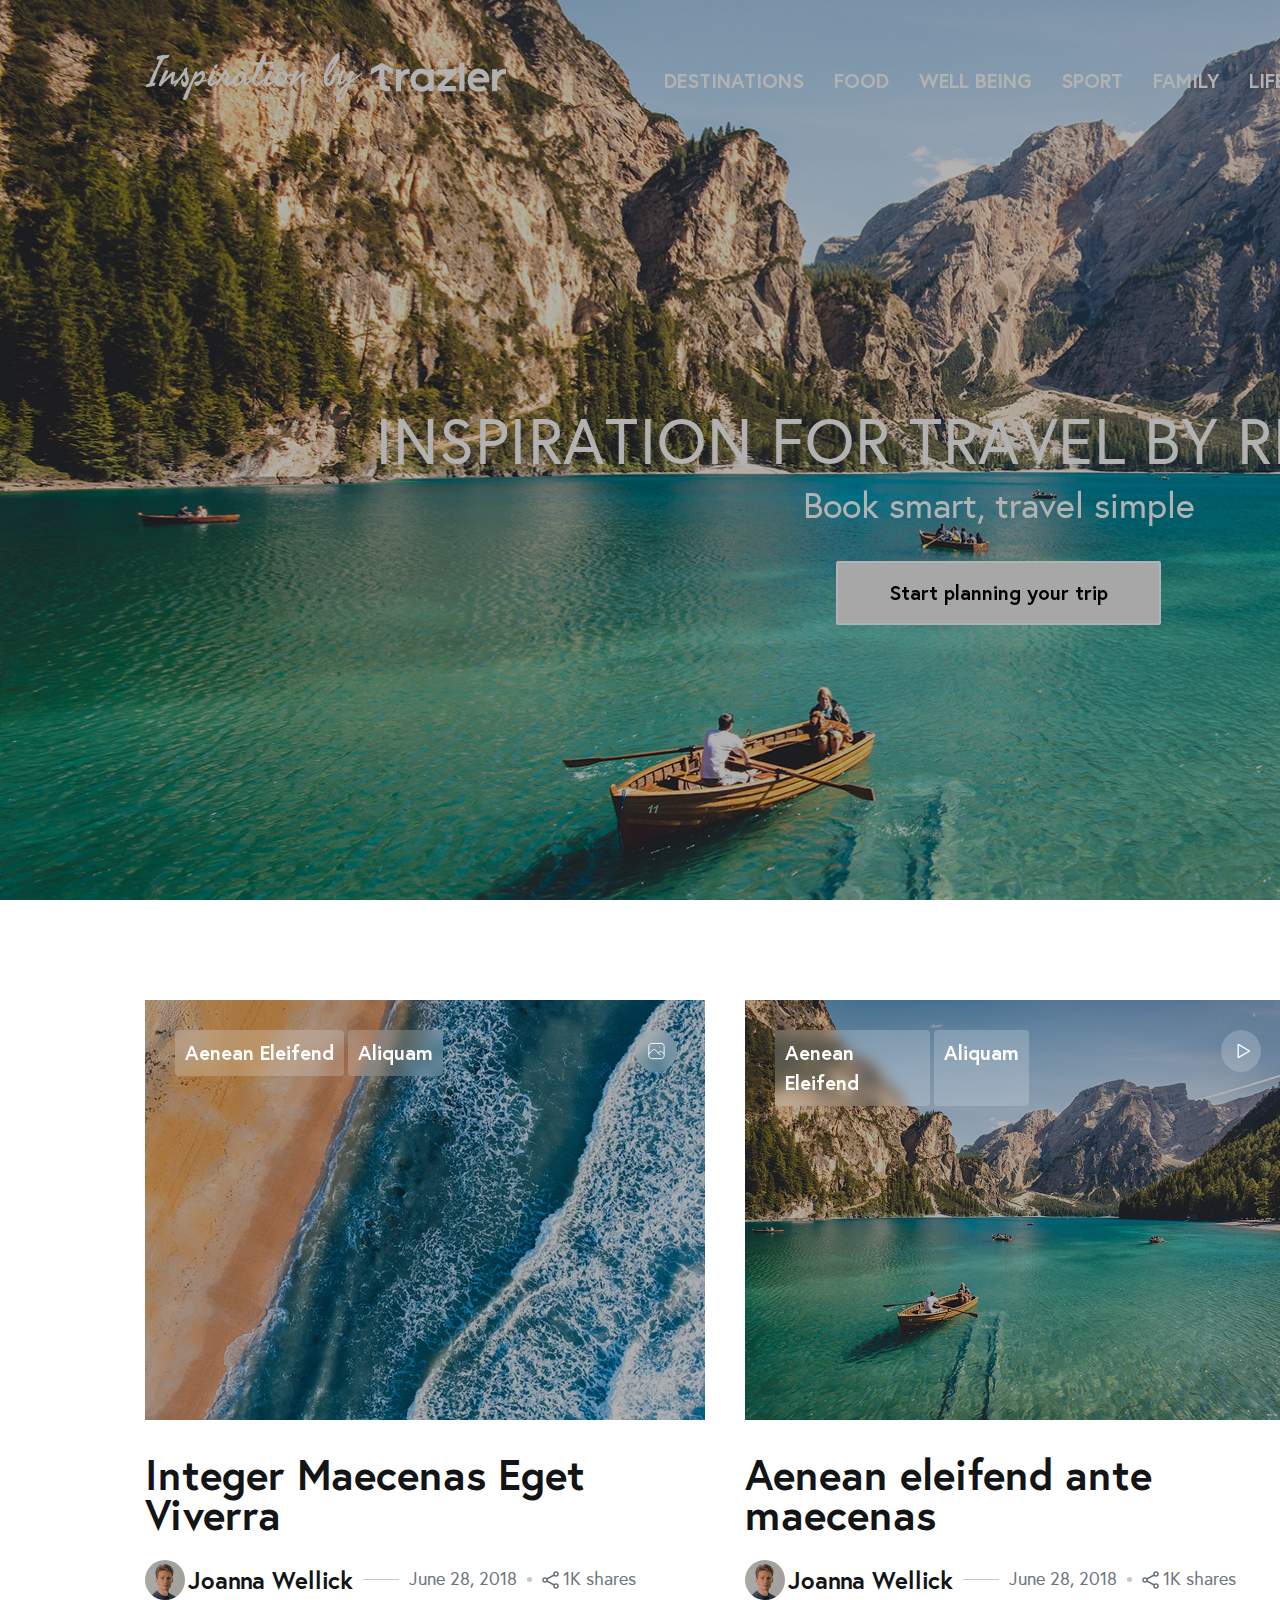
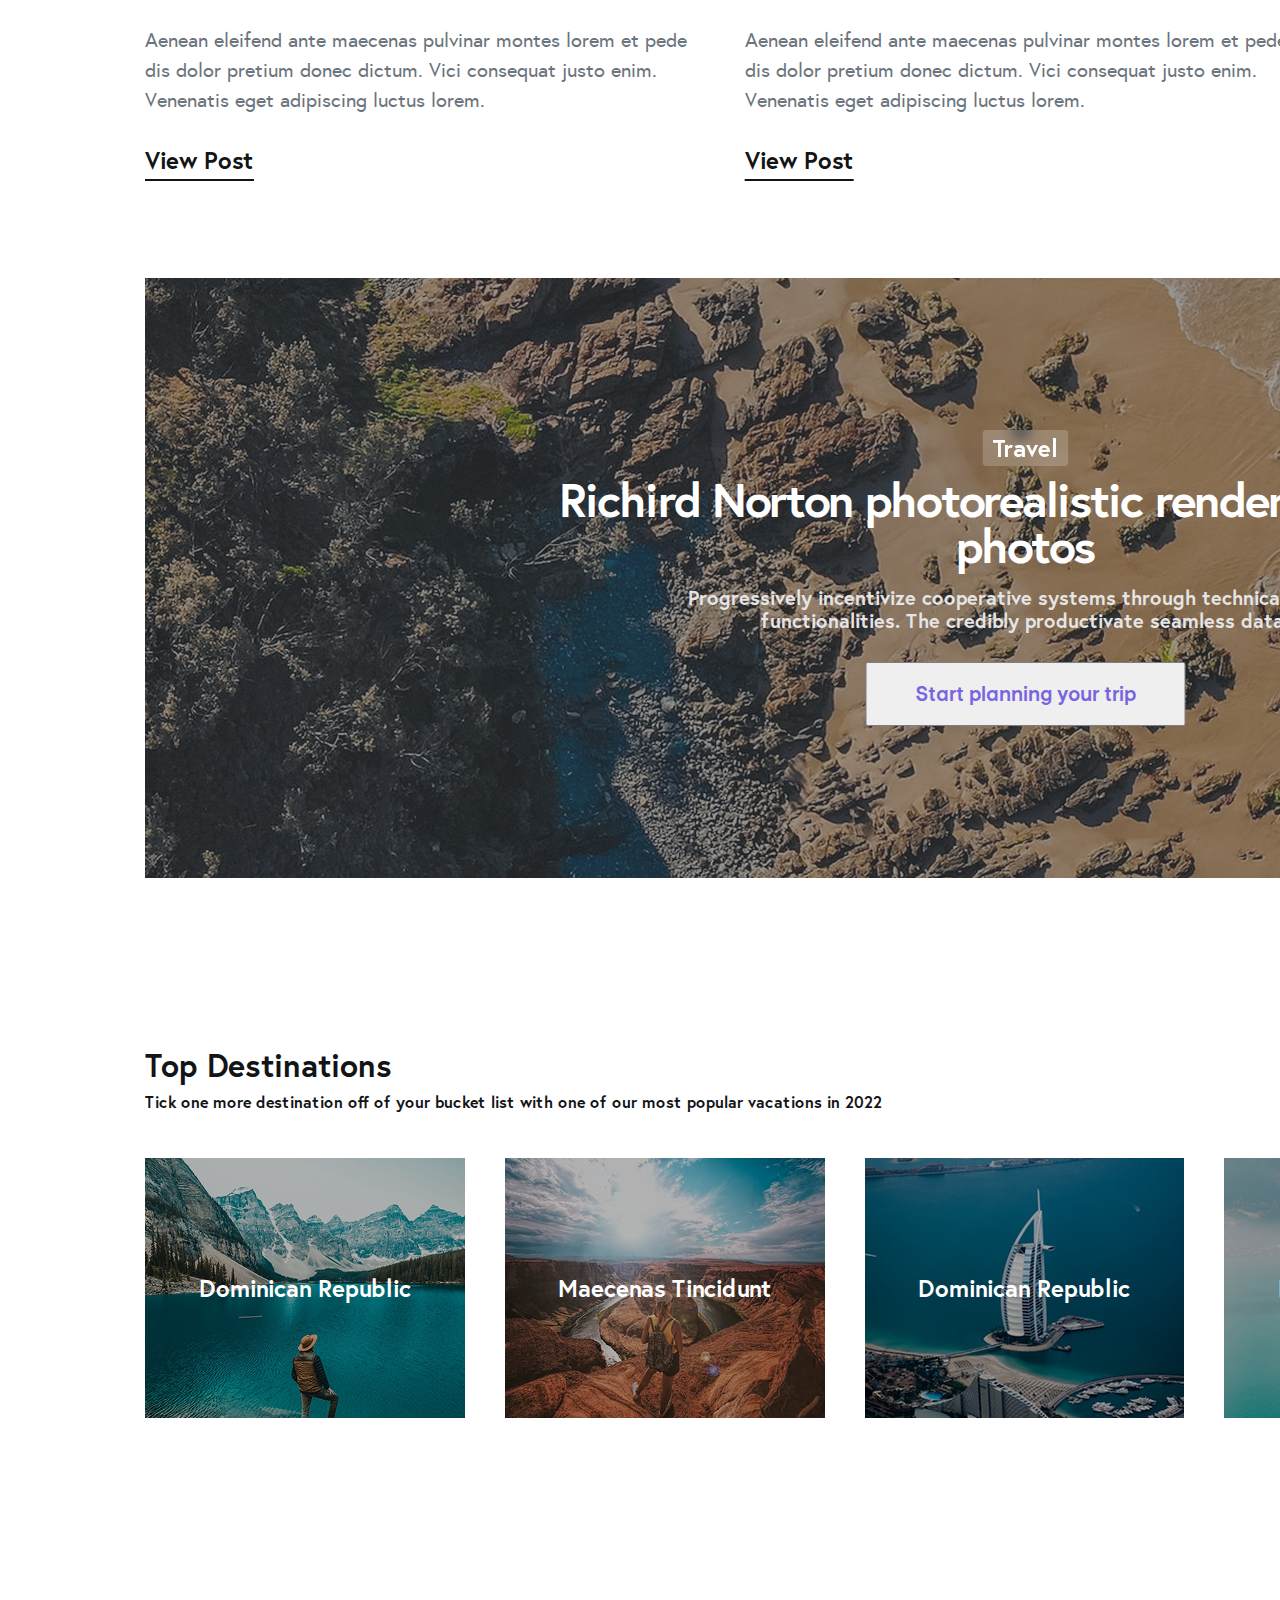
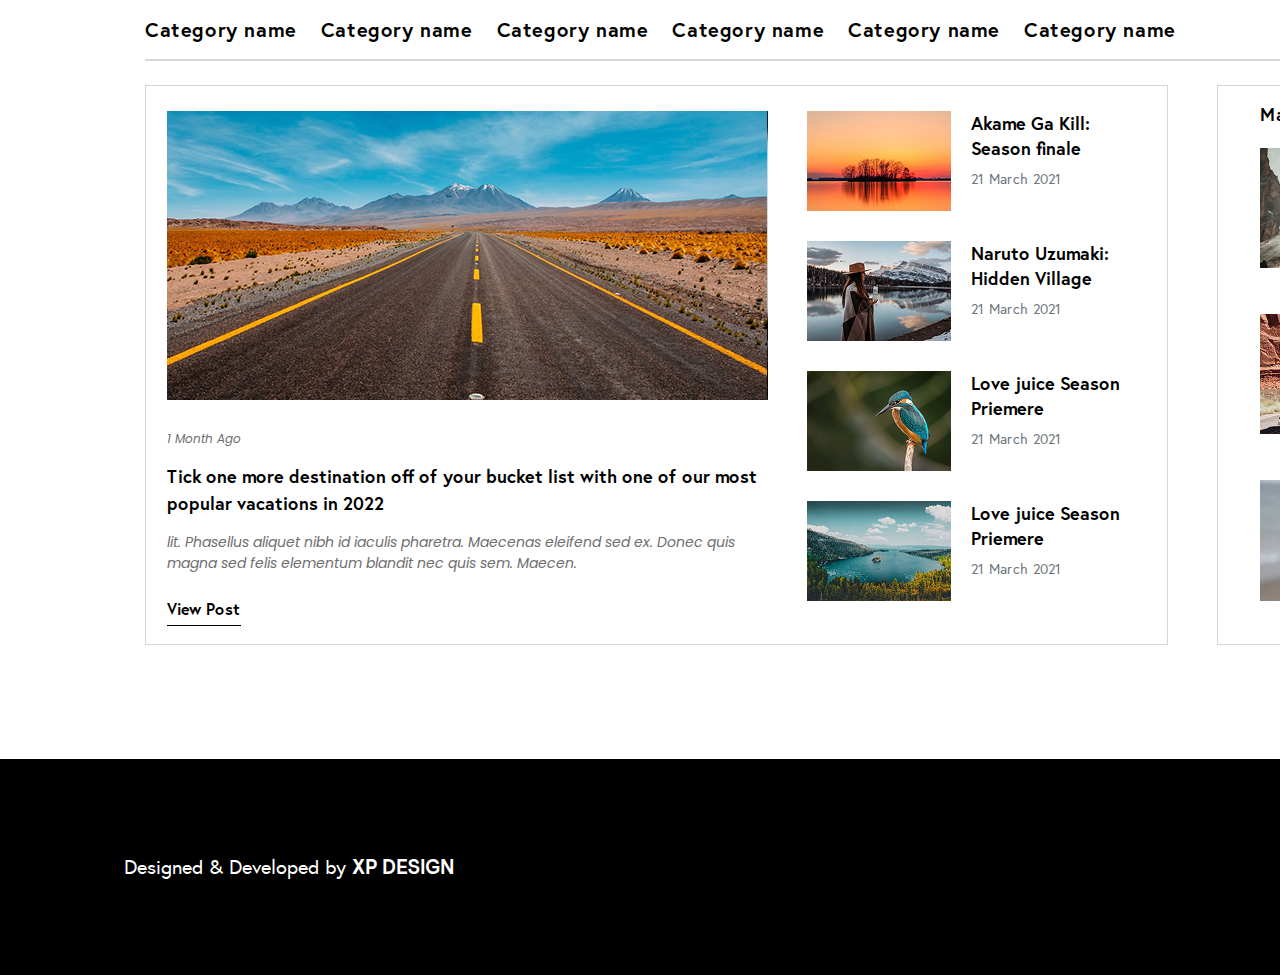
==== commit 2b140137: "edited photos" ====
--- a/index.html
+++ b/index.html
@@ -180,7 +180,7 @@
                                 </svg>
                             </div>
                         </div>
-                        <img src="./images/lance-asper.jpg" alt="" class="threeblocks__item-image" loading="lazy"
+                        <img src="./images/threeblocks/1.jpg" alt="" class="threeblocks__item-image" loading="lazy"
                             width="560" height="420">
                         <div class="threeblocks__item-description">
                             <h2 class="threeblocks__item-description-title">Integer Maecenas Eget Viverra</h2>
@@ -239,7 +239,7 @@
                                 </svg>
                             </div>
                         </div>
-                        <img src="./images/pietro1.jpg" alt="" class="threeblocks__item-image" loading="lazy"
+                        <img src="./images/threeblocks/2.jpg" alt="" class="threeblocks__item-image" loading="lazy"
                             width="560" height="420">
                         <div class="threeblocks__item-description">
                             <h2 class="threeblocks__item-description-title">Aenean eleifend ante maecenas
@@ -307,7 +307,7 @@
                                 </svg>
                             </div>
                         </div>
-                        <img src="./images/clarisse-meyer.jpg" alt="" class="threeblocks__item-image" loading="lazy"
+                        <img src="./images/threeblocks/3.jpg" alt="" class="threeblocks__item-image" loading="lazy"
                             width="560" height="420">
                         <div class="threeblocks__item-description">
                             <h2 class="threeblocks__item-description-title">Integer Maecenas Eget Viverra</h2>
@@ -362,8 +362,7 @@
                         sound functionalities. The credibly productivate seamless data.</div>
                     <button class="bigpost__message-button">Start planning your trip</button>
                 </div>
-                <img src="./images/carles-rabada.jpg" alt="" class="bigpost__image" loading="lazy" width="1760"
-                    height="600">
+                <img src="./images/bigpost.jpg" alt="" class="bigpost__image" loading="lazy" width="1760" height="600">
 
             </section>
 
--- a/styles/styles.css
+++ b/styles/styles.css
@@ -308,7 +308,7 @@
 .header {
   width: 100%;
   height: 900px;
-  background-image: url(../../images/pietro1.jpg);
+  background-image: url(../../images/headerBG.jpg);
   background-size: cover;
   background-position: 40%;
   filter: brightness(70%);
@@ -538,8 +538,6 @@
      object-fit: cover;
   -o-object-position: left;
      object-position: left;
-  filter: brightness(60%);
-  opacity: 0.85;
 }
 .bigpost__message {
   width: 987px;
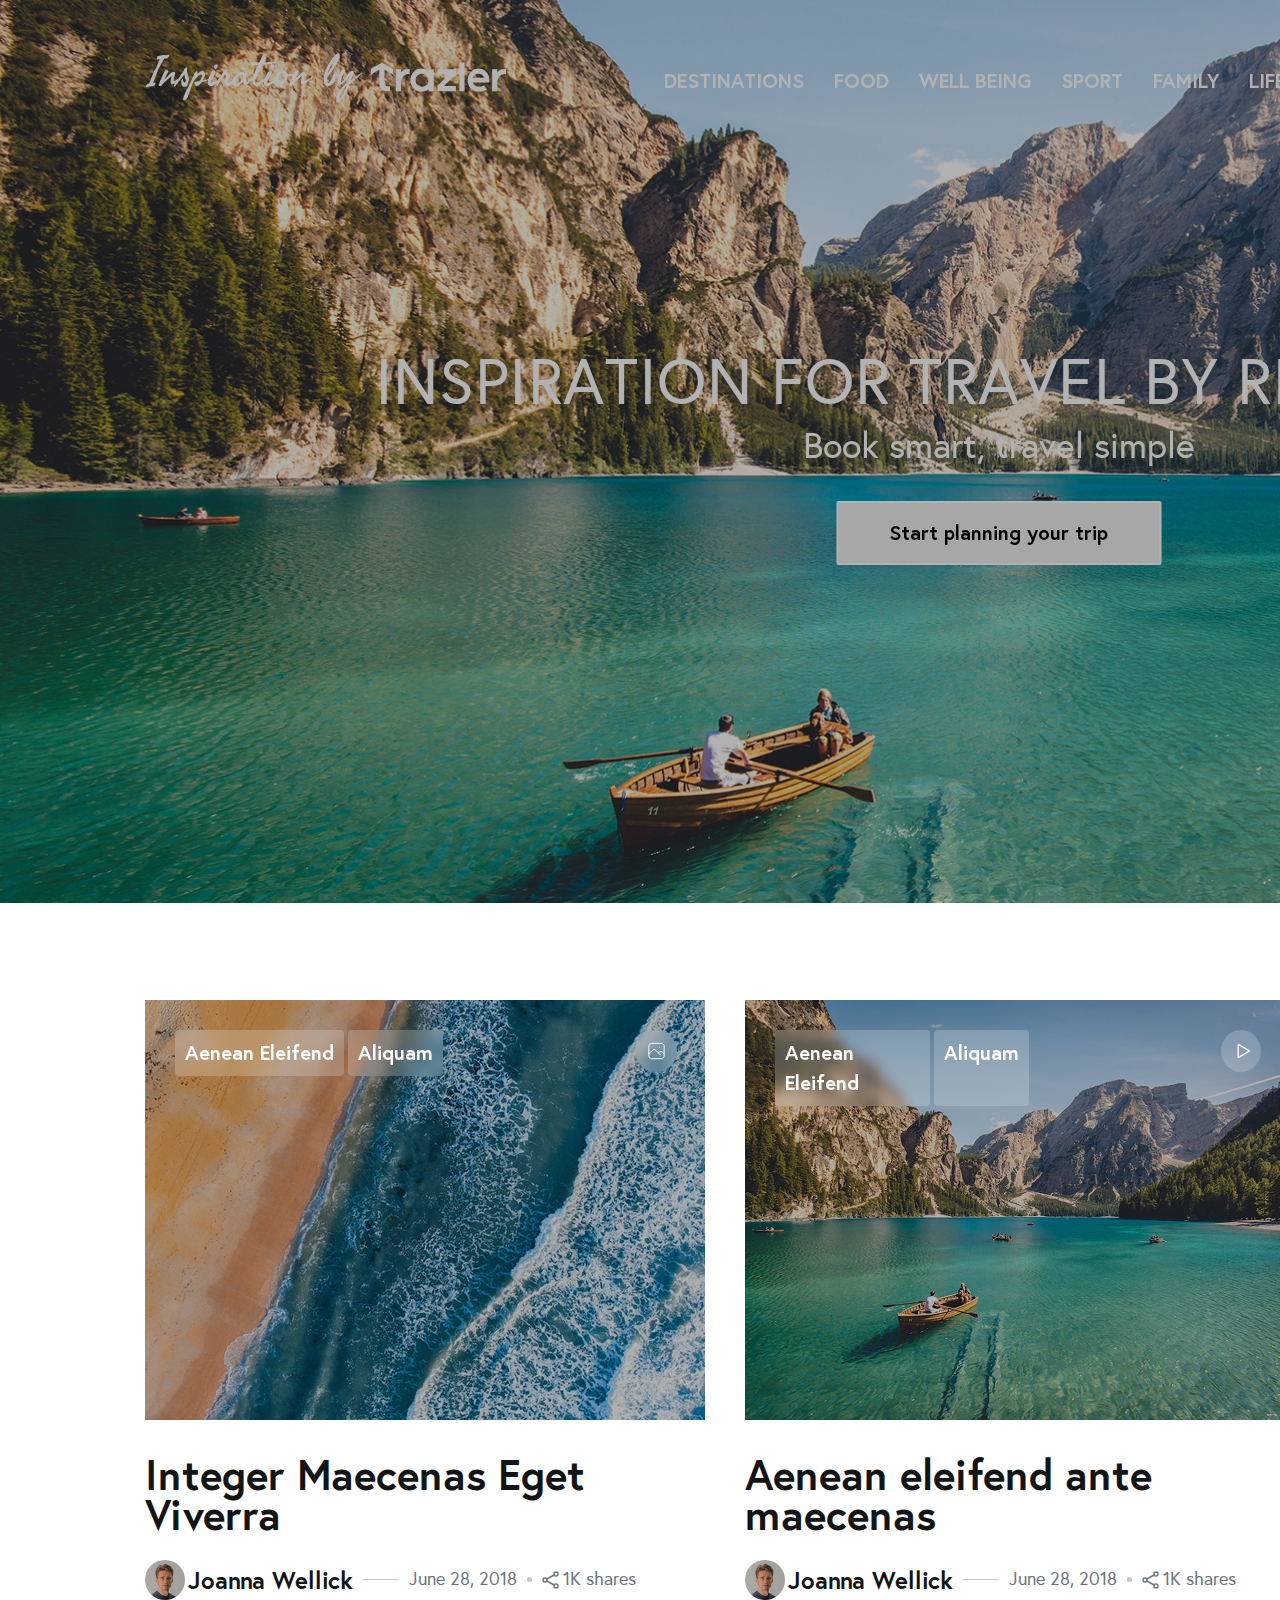
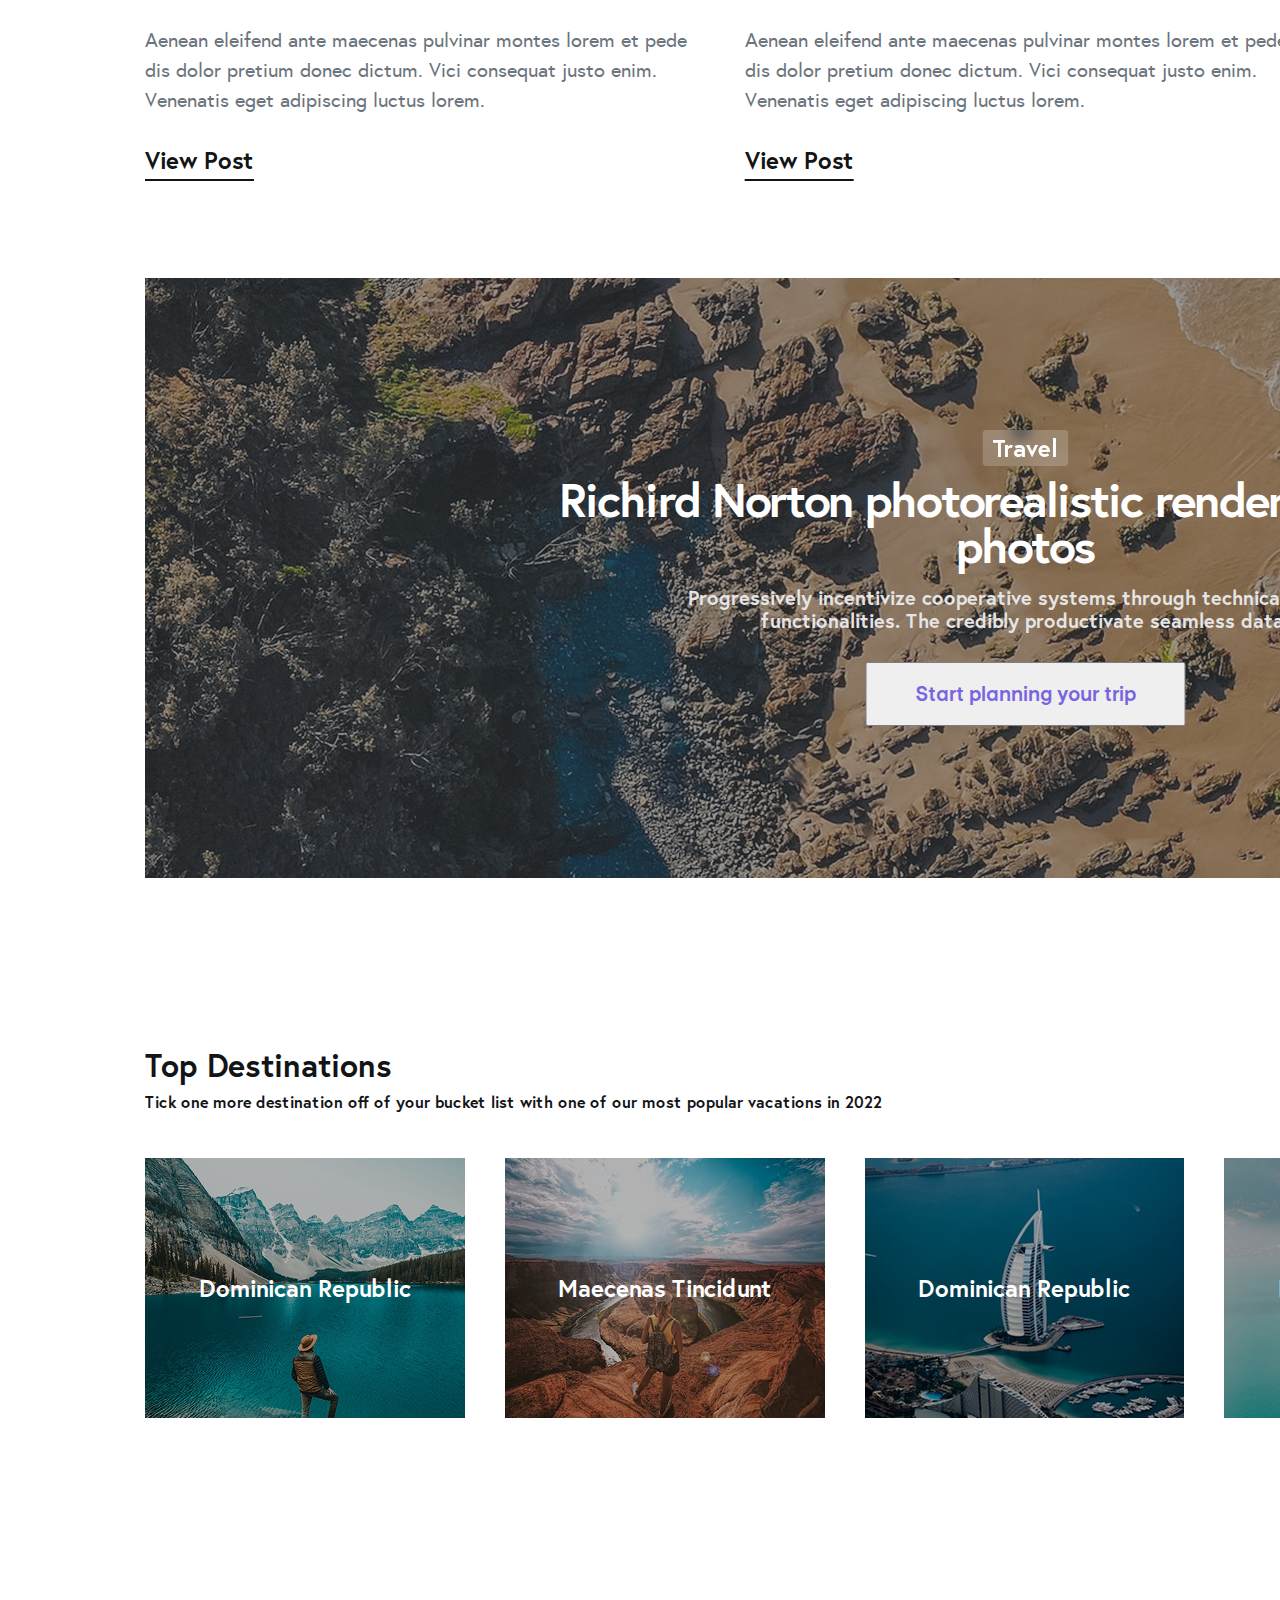
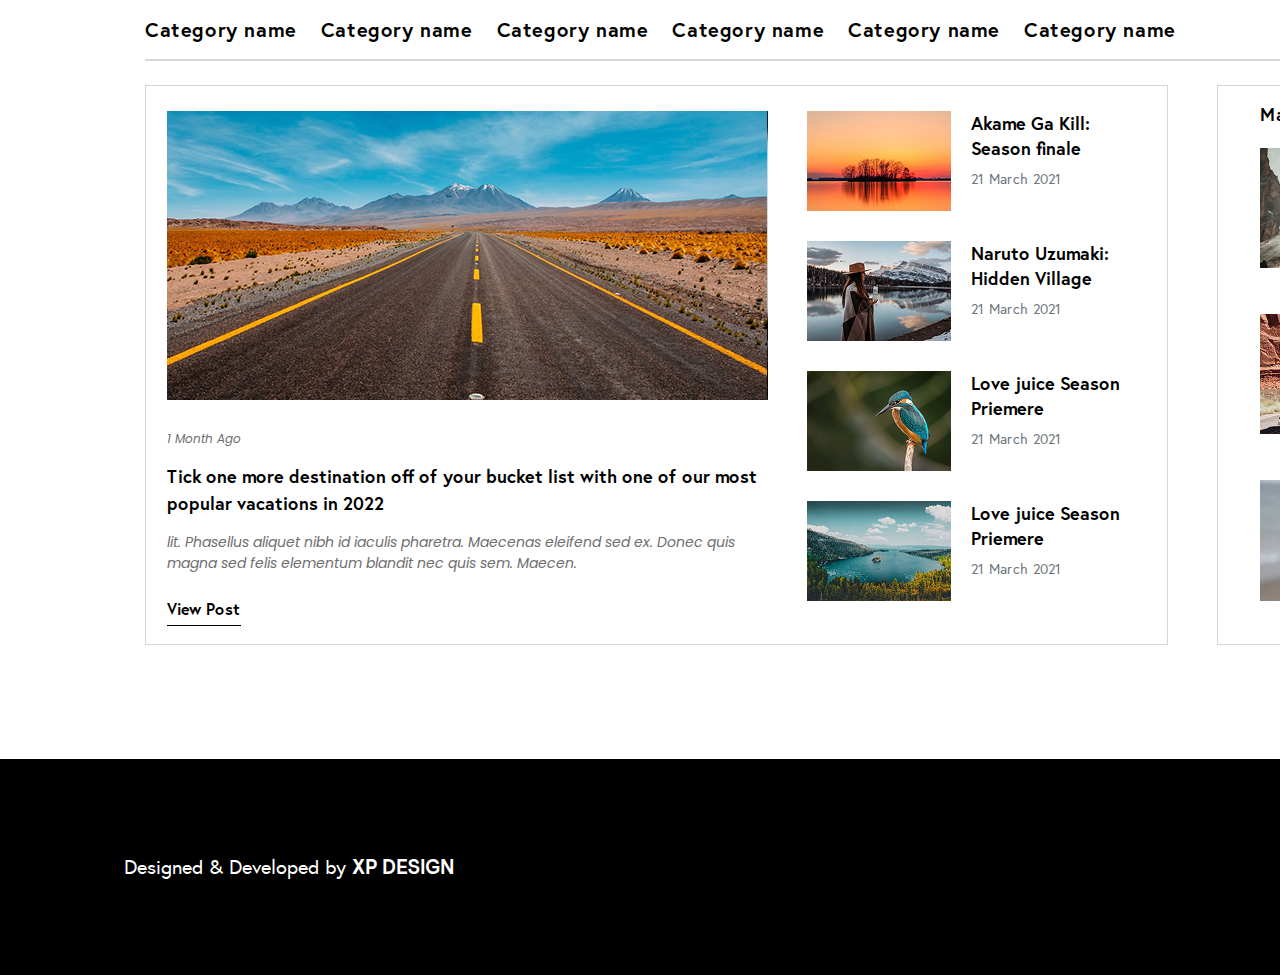
==== commit 99b6fafb: "edit background image" ====
--- a/index.html
+++ b/index.html
@@ -12,6 +12,7 @@
 <body>
     <div class="content">
         <header class="header">
+            <img src="./images/headerBG.jpg" alt="" class="header_bg" loading="lazy" class="header__image">
             <div class="header__menu">
                 <div class="header__menu-logo">
                     <svg width="361" height="52" viewBox="0 0 361 52" fill="none" xmlns="http://www.w3.org/2000/svg">
--- a/styles/styles.css
+++ b/styles/styles.css
@@ -308,15 +308,14 @@
 .header {
   width: 100%;
   height: 900px;
-  background-image: url(../../images/headerBG.jpg);
-  background-size: cover;
-  background-position: 40%;
   filter: brightness(70%);
   color: #fff;
   display: flex;
   flex-direction: column;
+  position: relative;
 }
 .header__menu {
+  position: absolute;
   margin-left: 145px;
   margin-top: 52px;
   display: flex;
@@ -347,11 +346,15 @@
   height: 54px;
 }
 .header__middle {
+  position: absolute;
+  width: 1289px;
+  top: 50%;
+  left: 50%;
+  transform: translate(-50%, -50%);
   display: flex;
   flex-direction: column;
   justify-content: center;
   align-items: center;
-  margin-top: 285px;
   font-family: var(--second-family);
 }
 .header__middle-title {
